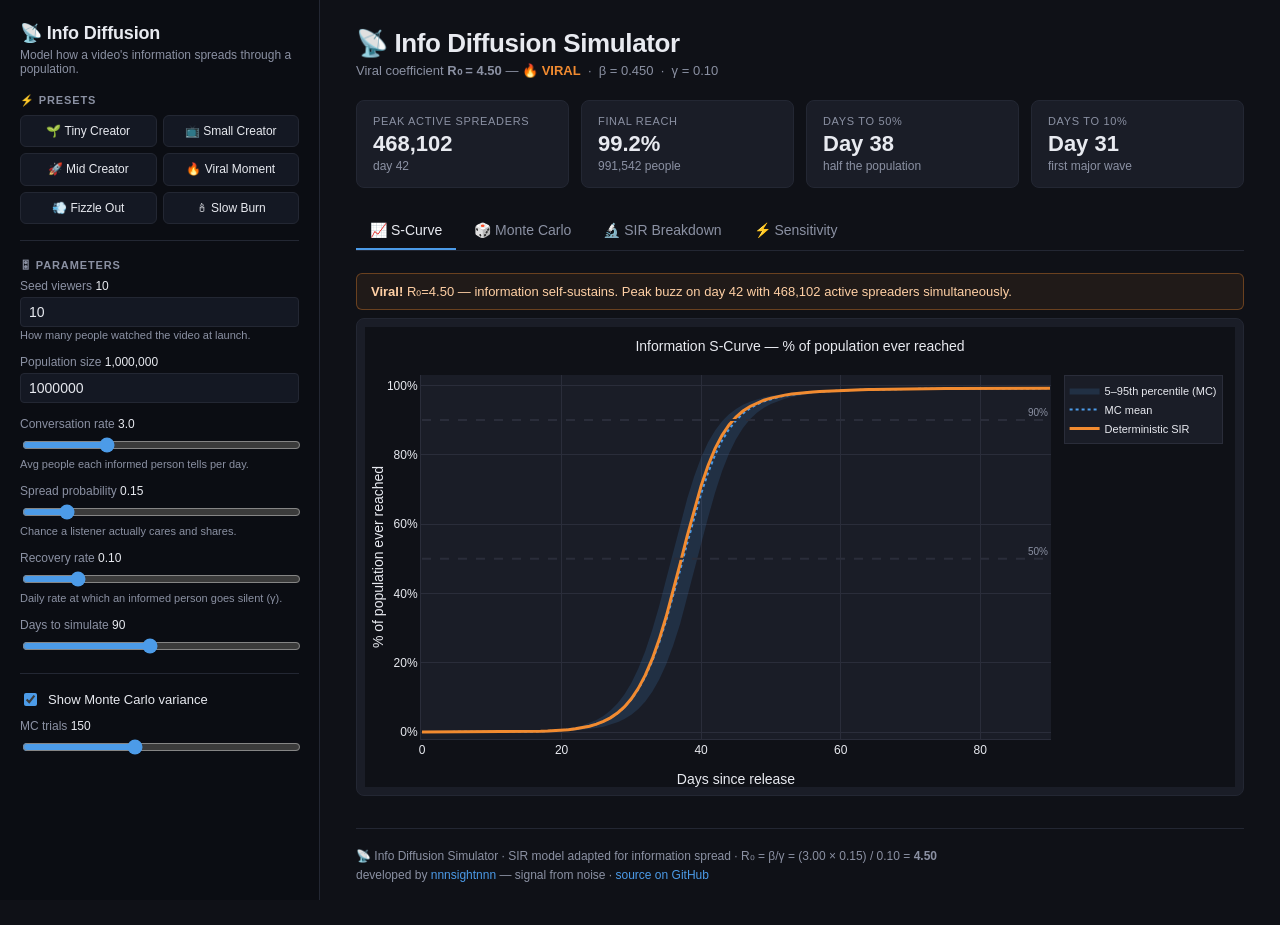
==== index.html @ 27b38a70 "v0.6: static web app — JS port of the SIR model, deployable to GitHub Pages Single-file index.html w" ====
<!doctype html>
<!-- Info Diffusion Simulator — static web port of dashboard.py
     built by nnnsightnnn — signal from noise -->
<html lang="en">
<head>
<meta charset="utf-8">
<meta name="viewport" content="width=device-width,initial-scale=1">
<title>Info Diffusion Simulator</title>
<meta name="description" content="A toy SIR-style model of how information from a video spreads through a population.">
<link rel="icon" href="data:image/svg+xml,%3Csvg xmlns='http://www.w3.org/2000/svg' viewBox='0 0 100 100'%3E%3Ctext y='.9em' font-size='90'%3E%F0%9F%93%A1%3C/text%3E%3C/svg%3E">
<script src="https://cdn.plot.ly/plotly-2.35.2.min.js" charset="utf-8"></script>
<style>
  :root {
    --bg: #0F1117;
    --panel: #1A1D27;
    --grid: #2A2D3A;
    --border: #232733;
    --text: #E8EAF0;
    --muted: #8b91a3;
    --blue: #4C9BE8;
    --orange: #F28B30;
    --green: #2ECC71;
    --red: #E74C3C;
    --purple: #9B59B6;
    --teal: #1ABC9C;
  }
  * { box-sizing: border-box; }
  html, body {
    margin: 0; padding: 0;
    background: var(--bg);
    color: var(--text);
    font-family: -apple-system, BlinkMacSystemFont, "Inter", "Segoe UI", Roboto, Helvetica, Arial, sans-serif;
    font-size: 14px;
    -webkit-font-smoothing: antialiased;
  }
  .app {
    display: grid;
    grid-template-columns: 320px 1fr;
    min-height: 100vh;
  }
  /* Sidebar */
  .sidebar {
    background: #0B0D13;
    border-right: 1px solid var(--border);
    padding: 22px 20px 32px;
    overflow-y: auto;
    position: sticky;
    top: 0;
    height: 100vh;
  }
  .sidebar h1 {
    font-size: 18px;
    margin: 0 0 4px;
    font-weight: 600;
    letter-spacing: -0.01em;
  }
  .sidebar .tagline {
    font-size: 12px;
    color: var(--muted);
    margin-bottom: 18px;
  }
  .section-title {
    font-size: 11px;
    text-transform: uppercase;
    letter-spacing: 0.08em;
    color: var(--muted);
    margin: 18px 0 8px;
    font-weight: 600;
  }
  hr.div {
    border: 0;
    border-top: 1px solid var(--border);
    margin: 16px 0;
  }
  .presets {
    display: grid;
    grid-template-columns: 1fr 1fr;
    gap: 6px;
  }
  .preset-btn {
    background: #141823;
    border: 1px solid var(--border);
    color: var(--text);
    padding: 8px 6px;
    font-size: 12px;
    border-radius: 6px;
    cursor: pointer;
    text-align: center;
    transition: all 0.12s ease;
    line-height: 1.2;
  }
  .preset-btn:hover {
    background: #1c2130;
    border-color: var(--blue);
  }
  .preset-btn.active {
    background: #1c2840;
    border-color: var(--blue);
    color: #cfe3f9;
  }
  .field {
    margin-bottom: 14px;
  }
  .field label {
    display: block;
    font-size: 12px;
    color: var(--muted);
    margin-bottom: 4px;
  }
  .field .val {
    color: var(--text);
    font-variant-numeric: tabular-nums;
    font-weight: 500;
  }
  .field input[type=number] {
    width: 100%;
    background: #141823;
    border: 1px solid var(--border);
    color: var(--text);
    padding: 6px 8px;
    border-radius: 4px;
    font: inherit;
    font-variant-numeric: tabular-nums;
  }
  .field input[type=range] {
    width: 100%;
    accent-color: var(--blue);
  }
  .toggle {
    display: flex;
    align-items: center;
    gap: 8px;
    cursor: pointer;
    user-select: none;
    font-size: 13px;
  }
  .toggle input { accent-color: var(--blue); }
  .help {
    font-size: 11px;
    color: var(--muted);
    margin-top: 2px;
  }
  /* Main */
  .main {
    padding: 28px 36px 40px;
    min-width: 0;
  }
  .header h2 {
    margin: 0 0 4px;
    font-size: 26px;
    font-weight: 600;
    letter-spacing: -0.015em;
  }
  .subtitle {
    color: var(--muted);
    font-size: 13px;
    margin-bottom: 22px;
    font-variant-numeric: tabular-nums;
  }
  .subtitle .verdict-viral { color: var(--orange); font-weight: 600; }
  .subtitle .verdict-fizzle { color: var(--purple); font-weight: 600; }
  .metrics {
    display: grid;
    grid-template-columns: repeat(4, 1fr);
    gap: 12px;
    margin-bottom: 24px;
  }
  .metric {
    background: var(--panel);
    border: 1px solid var(--border);
    border-radius: 8px;
    padding: 14px 16px;
  }
  .metric .label {
    font-size: 11px;
    color: var(--muted);
    text-transform: uppercase;
    letter-spacing: 0.06em;
    margin-bottom: 4px;
  }
  .metric .value {
    font-size: 22px;
    font-weight: 600;
    font-variant-numeric: tabular-nums;
  }
  .metric .sub {
    font-size: 12px;
    color: var(--muted);
    margin-top: 2px;
    font-variant-numeric: tabular-nums;
  }
  .tabs {
    display: flex;
    gap: 4px;
    border-bottom: 1px solid var(--border);
    margin-bottom: 22px;
    overflow-x: auto;
  }
  .tab {
    background: none;
    border: 0;
    color: var(--muted);
    padding: 10px 14px;
    cursor: pointer;
    font: inherit;
    border-bottom: 2px solid transparent;
    white-space: nowrap;
    transition: color 0.12s ease, border-color 0.12s ease;
  }
  .tab:hover { color: var(--text); }
  .tab.active {
    color: var(--text);
    border-bottom-color: var(--blue);
  }
  .tab-panel { display: none; }
  .tab-panel.active { display: block; }
  .chart {
    background: var(--panel);
    border: 1px solid var(--border);
    border-radius: 8px;
    padding: 8px;
    margin-bottom: 16px;
  }
  .row-2 {
    display: grid;
    grid-template-columns: 1fr 1fr;
    gap: 16px;
  }
  @media (max-width: 1100px) {
    .row-2 { grid-template-columns: 1fr; }
  }
  .caption {
    color: var(--muted);
    font-size: 12px;
    padding: 0 10px 10px;
    font-variant-numeric: tabular-nums;
  }
  .alert {
    border-radius: 6px;
    padding: 10px 14px;
    font-size: 13px;
    margin-bottom: 12px;
    border: 1px solid;
  }
  .alert-viral {
    background: rgba(242,139,48,0.08);
    border-color: rgba(242,139,48,0.35);
    color: #ffd0a5;
  }
  .alert-fizzle {
    background: rgba(155,89,182,0.08);
    border-color: rgba(155,89,182,0.35);
    color: #d7b5e6;
  }
  .alert-info {
    background: rgba(76,155,232,0.08);
    border-color: rgba(76,155,232,0.35);
    color: #c2dcf6;
  }
  details {
    background: var(--panel);
    border: 1px solid var(--border);
    border-radius: 8px;
    padding: 12px 16px;
    margin-top: 14px;
  }
  details summary {
    cursor: pointer;
    font-size: 13px;
    color: var(--text);
    user-select: none;
  }
  table.raw {
    width: 100%;
    border-collapse: collapse;
    margin-top: 12px;
    font-size: 12px;
    font-variant-numeric: tabular-nums;
  }
  table.raw th, table.raw td {
    padding: 5px 10px;
    text-align: right;
    border-bottom: 1px solid var(--border);
  }
  table.raw th {
    color: var(--muted);
    font-weight: 500;
    text-transform: uppercase;
    font-size: 10px;
    letter-spacing: 0.06em;
    text-align: right;
    position: sticky;
    top: 0;
    background: var(--panel);
  }
  table.raw th:first-child, table.raw td:first-child { text-align: left; }
  .table-wrap {
    max-height: 340px;
    overflow-y: auto;
    margin-top: 8px;
    border: 1px solid var(--border);
    border-radius: 6px;
  }
  .spinner {
    display: inline-block;
    width: 14px; height: 14px;
    border: 2px solid rgba(255,255,255,0.15);
    border-top-color: var(--blue);
    border-radius: 50%;
    animation: spin 0.7s linear infinite;
    vertical-align: middle;
    margin-right: 6px;
  }
  @keyframes spin { to { transform: rotate(360deg); } }
  .mc-status {
    font-size: 12px;
    color: var(--muted);
    margin: -4px 0 10px;
  }
  footer {
    margin-top: 32px;
    padding-top: 18px;
    border-top: 1px solid var(--border);
    color: var(--muted);
    font-size: 12px;
    line-height: 1.6;
  }
  footer a { color: var(--blue); text-decoration: none; }
  footer a:hover { text-decoration: underline; }
  @media (max-width: 820px) {
    .app { grid-template-columns: 1fr; }
    .sidebar { position: relative; height: auto; }
    .metrics { grid-template-columns: repeat(2, 1fr); }
  }
</style>
</head>
<body>
<div class="app">

  <!-- ───────── SIDEBAR ───────── -->
  <aside class="sidebar">
    <h1>📡 Info Diffusion</h1>
    <div class="tagline">Model how a video's information spreads through a population.</div>

    <div class="section-title">⚡ Presets</div>
    <div class="presets" id="presets"></div>

    <hr class="div">

    <div class="section-title">🎛 Parameters</div>

    <div class="field">
      <label>Seed viewers <span class="val" id="lbl_seed_viewers">10</span></label>
      <input type="number" id="seed_viewers" min="1" max="10000000" step="10" value="10">
      <div class="help">How many people watched the video at launch.</div>
    </div>
    <div class="field">
      <label>Population size <span class="val" id="lbl_population_size">1,000,000</span></label>
      <input type="number" id="population_size" min="1000" max="500000000" step="10000" value="1000000">
    </div>
    <div class="field">
      <label>Conversation rate <span class="val" id="lbl_conversation_rate">3.0</span></label>
      <input type="range" id="conversation_rate" min="0.1" max="10" step="0.1" value="3.0">
      <div class="help">Avg people each informed person tells per day.</div>
    </div>
    <div class="field">
      <label>Spread probability <span class="val" id="lbl_spread_probability">0.15</span></label>
      <input type="range" id="spread_probability" min="0.01" max="1.00" step="0.01" value="0.15">
      <div class="help">Chance a listener actually cares and shares.</div>
    </div>
    <div class="field">
      <label>Recovery rate <span class="val" id="lbl_recovery_rate">0.10</span></label>
      <input type="range" id="recovery_rate" min="0.01" max="0.50" step="0.01" value="0.10">
      <div class="help">Daily rate at which an informed person goes silent (γ).</div>
    </div>
    <div class="field">
      <label>Days to simulate <span class="val" id="lbl_days">90</span></label>
      <input type="range" id="days" min="14" max="180" step="1" value="90">
    </div>

    <hr class="div">

    <label class="toggle">
      <input type="checkbox" id="run_mc" checked>
      Show Monte Carlo variance
    </label>
    <div class="field" style="margin-top:10px;">
      <label>MC trials <span class="val" id="lbl_n_trials">150</span></label>
      <input type="range" id="n_trials" min="50" max="300" step="25" value="150">
    </div>
  </aside>

  <!-- ───────── MAIN ───────── -->
  <main class="main">
    <div class="header">
      <h2>📡 Info Diffusion Simulator</h2>
      <div class="subtitle" id="subtitle"></div>
    </div>

    <div class="metrics">
      <div class="metric"><div class="label">Peak active spreaders</div>
        <div class="value" id="m_peak">—</div><div class="sub" id="m_peak_sub"></div></div>
      <div class="metric"><div class="label">Final reach</div>
        <div class="value" id="m_final">—</div><div class="sub" id="m_final_sub"></div></div>
      <div class="metric"><div class="label">Days to 50%</div>
        <div class="value" id="m_d50">—</div><div class="sub">half the population</div></div>
      <div class="metric"><div class="label">Days to 10%</div>
        <div class="value" id="m_d10">—</div><div class="sub">first major wave</div></div>
    </div>

    <div class="tabs" id="tabs">
      <button class="tab active" data-tab="t1">📈 S-Curve</button>
      <button class="tab" data-tab="t2">🎲 Monte Carlo</button>
      <button class="tab" data-tab="t3">🔬 SIR Breakdown</button>
      <button class="tab" data-tab="t4">⚡ Sensitivity</button>
    </div>

    <section class="tab-panel active" id="t1">
      <div id="alert_t1"></div>
      <div class="mc-status" id="mc_status_t1"></div>
      <div class="chart"><div id="chart_scurve" style="height:460px;"></div></div>
    </section>

    <section class="tab-panel" id="t2">
      <div class="mc-status" id="mc_status_t2"></div>
      <div class="row-2">
        <div>
          <div class="chart"><div id="chart_hist_final" style="height:360px;"></div></div>
          <div class="caption" id="cap_hist_final"></div>
        </div>
        <div>
          <div class="chart"><div id="chart_hist_d50" style="height:360px;"></div></div>
          <div class="caption" id="cap_hist_d50"></div>
        </div>
      </div>
      <h4 style="margin:18px 0 8px;font-weight:600;font-size:14px;">All trial trajectories (fan chart)</h4>
      <div class="chart"><div id="chart_fan" style="height:380px;"></div></div>
    </section>

    <section class="tab-panel" id="t3">
      <div class="row-2">
        <div class="chart"><div id="chart_sir" style="height:400px;"></div></div>
        <div class="chart"><div id="chart_daily" style="height:400px;"></div></div>
      </div>
      <details>
        <summary>📋 Raw day-by-day data</summary>
        <div class="table-wrap"><table class="raw" id="raw_table"></table></div>
      </details>
    </section>

    <section class="tab-panel" id="t4">
      <p style="color:var(--muted);margin:0 0 14px;">How does changing one parameter move the needle?
        <span style="color:var(--text);font-size:12px;">All other parameters fixed at sidebar values.</span></p>
      <div class="row-2">
        <div class="chart"><div id="chart_sweep_conv" style="height:380px;"></div></div>
        <div class="chart"><div id="chart_sweep_sp" style="height:380px;"></div></div>
      </div>
      <h4 style="margin:18px 0 8px;font-weight:600;font-size:14px;">How much does a bigger launch actually matter?</h4>
      <div class="chart"><div id="chart_seed_bars" style="height:360px;"></div></div>
    </section>

    <footer>
      📡 Info Diffusion Simulator · SIR model adapted for information spread · <span id="footer_r0"></span><br>
      developed by <a href="https://github.com/nnnsightnnn" target="_blank" rel="noopener">nnnsightnnn</a> — signal from noise ·
      <a href="https://github.com/nnnsightnnn/info-diffusion" target="_blank" rel="noopener">source on GitHub</a>
    </footer>
  </main>
</div>

<script>
/* ════════════════════════════════════════════════════════════════════════════
   PORT OF sir_model.py + monte_carlo.py
   Same discrete-time SIR with binomial sampling for the stochastic version.
   ════════════════════════════════════════════════════════════════════════════ */

const C = {
  blue:'#4C9BE8', orange:'#F28B30', green:'#2ECC71',
  red:'#E74C3C',  purple:'#9B59B6', teal:'#1ABC9C',
  plot:'#1A1D27', paper:'#0F1117', grid:'#2A2D3A', text:'#E8EAF0', muted:'#8b91a3',
};
const LAYOUT_BASE = () => ({
  plot_bgcolor: C.plot, paper_bgcolor: C.paper,
  font: { color: C.text, family: 'Inter, sans-serif', size: 12 },
  xaxis: { gridcolor: C.grid, zerolinecolor: C.grid, linecolor: C.grid },
  yaxis: { gridcolor: C.grid, zerolinecolor: C.grid, linecolor: C.grid },
  margin: { l: 56, r: 24, t: 48, b: 48 },
  legend: { bgcolor: C.plot, bordercolor: C.grid, borderwidth: 1, font: { size: 11 } },
});
const PCONF = { responsive: true, displaylogo: false,
  modeBarButtonsToRemove: ['lasso2d','select2d','autoScale2d','toggleSpikelines'] };

// --- seeded RNG (mulberry32) ----------------------------------------------
function mulberry32(seed) {
  let a = seed >>> 0;
  return function() {
    a = (a + 0x6D2B79F5) >>> 0;
    let t = a;
    t = Math.imul(t ^ (t >>> 15), t | 1);
    t ^= t + Math.imul(t ^ (t >>> 7), t | 61);
    return ((t ^ (t >>> 14)) >>> 0) / 4294967296;
  };
}
// standard normal via Box–Muller
function randn(rng) {
  let u = 0, v = 0;
  while (u === 0) u = rng();
  while (v === 0) v = rng();
  return Math.sqrt(-2 * Math.log(u)) * Math.cos(2 * Math.PI * v);
}
// Binomial sampler:
//  - tiny n: direct sum of Bernoullis
//  - otherwise: normal approximation with continuity correction, clamped to [0,n]
function rbinom(rng, n, p) {
  n = Math.max(0, Math.round(n));
  if (n === 0 || p <= 0) return 0;
  if (p >= 1) return n;
  if (n <= 30) {
    let k = 0;
    for (let i = 0; i < n; i++) if (rng() < p) k++;
    return k;
  }
  const mean = n * p;
  const sd = Math.sqrt(n * p * (1 - p));
  let x = Math.round(mean + sd * randn(rng));
  if (x < 0) x = 0;
  if (x > n) x = n;
  return x;
}

// --- DiffusionParams equivalent --------------------------------------------
function makeParams(o) {
  const p = {
    seed_viewers: +o.seed_viewers,
    population_size: +o.population_size,
    conversation_rate: +o.conversation_rate,
    spread_probability: +o.spread_probability,
    recovery_rate: +o.recovery_rate,
    days_to_simulate: +o.days_to_simulate,
  };
  p.beta = p.conversation_rate * p.spread_probability;
  p.R0 = p.beta / p.recovery_rate;
  return p;
}

// --- runSir: deterministic ------------------------------------------------
function runSir(p) {
  const N = p.population_size, beta = p.beta, gamma = p.recovery_rate;
  let S = N - p.seed_viewers, I = p.seed_viewers, R = 0;
  const out = [];
  for (let day = 0; day <= p.days_to_simulate; day++) {
    out.push({
      day,
      susceptible: Math.round(S),
      informed: Math.round(I),
      recovered: Math.round(R),
      pct_active: 100 * I / N,
      pct_reached: 100 * (I + R) / N,
    });
    const newInf = beta * S * I / N;
    const newSil = gamma * I;
    S = Math.max(0, S - newInf);
    I = Math.max(0, I + newInf - newSil);
    R = Math.min(N, R + newSil);
  }
  return out;
}

// --- summarize ------------------------------------------------------------
function summarize(snaps, p) {
  let peak = snaps[0];
  for (const s of snaps) if (s.informed > peak.informed) peak = s;
  const final = snaps[snaps.length - 1];
  const cross = (pct) => {
    for (const s of snaps) if (s.pct_reached >= pct) return s.day;
    return null;
  };
  return {
    R0: p.R0,
    beta: p.beta,
    gamma: p.recovery_rate,
    peak_informed: peak.informed,
    peak_day: peak.day,
    day_1pct: cross(1),
    day_10pct: cross(10),
    day_50pct: cross(50),
    final_reach_pct: final.pct_reached,
    final_reached: final.informed + final.recovered,
  };
}

// --- runMonteCarlo: stochastic --------------------------------------------
function runMonteCarlo(p, nTrials, seed) {
  const N = p.population_size, beta = p.beta, gamma = p.recovery_rate;
  const days = p.days_to_simulate;
  const informed = new Float64Array(nTrials * (days + 1));
  const reached  = new Float64Array(nTrials * (days + 1));
  const rng = mulberry32(seed | 0);
  for (let t = 0; t < nTrials; t++) {
    let S = N - p.seed_viewers, I = p.seed_viewers, R = 0;
    const row = t * (days + 1);
    for (let d = 0; d <= days; d++) {
      informed[row + d] = I;
      reached[row + d] = I + R;
      const pInf = Math.min(1, beta * I / N);
      const ni = rbinom(rng, S, pInf);
      const ns = rbinom(rng, I, gamma);
      S = Math.max(0, S - ni);
      I = Math.max(0, I + ni - ns);
      R = Math.min(N, R + ns);
    }
  }
  return { trials: nTrials, days, N, informed, reached };
}

// helpers over the typed-array MC results
function mcRow(mc, t)        { return mc.reached.subarray(t * (mc.days+1), (t+1) * (mc.days+1)); }
function mcInformedRow(mc,t) { return mc.informed.subarray(t * (mc.days+1), (t+1) * (mc.days+1)); }
function percentileCol(mc, day, pct) {
  const xs = new Float64Array(mc.trials);
  for (let t = 0; t < mc.trials; t++) xs[t] = mc.reached[t * (mc.days+1) + day];
  xs.sort();
  const idx = (pct / 100) * (mc.trials - 1);
  const lo = Math.floor(idx), hi = Math.ceil(idx);
  return xs[lo] + (xs[hi] - xs[lo]) * (idx - lo);
}
function meanCol(mc, day) {
  let s = 0;
  for (let t = 0; t < mc.trials; t++) s += mc.reached[t * (mc.days+1) + day];
  return s / mc.trials;
}
function finalReachPctArr(mc) {
  const out = new Float64Array(mc.trials);
  for (let t = 0; t < mc.trials; t++) out[t] = mc.reached[(t+1)*(mc.days+1) - 1] / mc.N * 100;
  return out;
}
function daysToPct(mc, pct) {
  const threshold = (pct / 100) * mc.N;
  const out = [];
  for (let t = 0; t < mc.trials; t++) {
    let hit = null;
    const row = t * (mc.days+1);
    for (let d = 0; d <= mc.days; d++) {
      if (mc.reached[row + d] >= threshold) { hit = d; break; }
    }
    if (hit !== null) out.push(hit);
  }
  return out;
}

/* ════════════════════════════════════════════════════════════════════════════
   PRESETS — kept in sync with explore.py / dashboard.py
   ════════════════════════════════════════════════════════════════════════════ */
const PRESETS = {
  '🌱 Tiny Creator':  { seed_viewers:10,      population_size:500000,    conversation_rate:2.0, spread_probability:0.10, recovery_rate:0.08 },
  '📺 Small Creator': { seed_viewers:1000,    population_size:1000000,   conversation_rate:3.0, spread_probability:0.12, recovery_rate:0.10 },
  '🚀 Mid Creator':   { seed_viewers:10000,   population_size:5000000,   conversation_rate:3.5, spread_probability:0.15, recovery_rate:0.10 },
  '🔥 Viral Moment':  { seed_viewers:100000,  population_size:50000000,  conversation_rate:5.0, spread_probability:0.20, recovery_rate:0.12 },
  '💨 Fizzle Out':    { seed_viewers:500,     population_size:1000000,   conversation_rate:2.0, spread_probability:0.10, recovery_rate:0.25 },
  '🕯 Slow Burn':     { seed_viewers:100,     population_size:500000,    conversation_rate:1.2, spread_probability:0.30, recovery_rate:0.05 },
};

/* ════════════════════════════════════════════════════════════════════════════
   UI WIRING
   ════════════════════════════════════════════════════════════════════════════ */
const $ = (id) => document.getElementById(id);
const FIELDS = ['seed_viewers','population_size','conversation_rate','spread_probability','recovery_rate','days','n_trials'];
const fmt = (n) => Number(n).toLocaleString();
const fmt1 = (n) => Number(n).toFixed(1);
const fmt2 = (n) => Number(n).toFixed(2);

// presets
const presetsEl = $('presets');
Object.keys(PRESETS).forEach((name) => {
  const b = document.createElement('button');
  b.className = 'preset-btn';
  b.textContent = name;
  b.onclick = () => applyPreset(name);
  presetsEl.appendChild(b);
});
function applyPreset(name) {
  const cfg = PRESETS[name];
  $('seed_viewers').value = cfg.seed_viewers;
  $('population_size').value = cfg.population_size;
  $('conversation_rate').value = cfg.conversation_rate;
  $('spread_probability').value = cfg.spread_probability;
  $('recovery_rate').value = cfg.recovery_rate;
  [...presetsEl.children].forEach((el) => el.classList.toggle('active', el.textContent === name));
  syncLabels();
  rerun();
}

// labels next to inputs
function syncLabels() {
  $('lbl_seed_viewers').textContent = fmt(+$('seed_viewers').value);
  $('lbl_population_size').textContent = fmt(+$('population_size').value);
  $('lbl_conversation_rate').textContent = (+$('conversation_rate').value).toFixed(1);
  $('lbl_spread_probability').textContent = (+$('spread_probability').value).toFixed(2);
  $('lbl_recovery_rate').textContent = (+$('recovery_rate').value).toFixed(2);
  $('lbl_days').textContent = $('days').value;
  $('lbl_n_trials').textContent = $('n_trials').value;
}

// debounced rerun
let _rerunTimer = null;
function scheduleRerun() {
  syncLabels();
  if (_rerunTimer) clearTimeout(_rerunTimer);
  _rerunTimer = setTimeout(rerun, 80);
}
FIELDS.forEach((f) => {
  const el = $(f);
  if (!el) return;
  el.addEventListener('input', scheduleRerun);
  el.addEventListener('change', scheduleRerun);
});
$('run_mc').addEventListener('change', rerun);

// tab switching
$('tabs').addEventListener('click', (e) => {
  const t = e.target.closest('.tab');
  if (!t) return;
  [...$('tabs').children].forEach((b) => b.classList.toggle('active', b === t));
  document.querySelectorAll('.tab-panel').forEach((p) => p.classList.toggle('active', p.id === t.dataset.tab));
  // Plotly needs a redraw kick when its container becomes visible
  window.dispatchEvent(new Event('resize'));
});

/* ════════════════════════════════════════════════════════════════════════════
   MAIN RUN
   ════════════════════════════════════════════════════════════════════════════ */
function readParams() {
  return makeParams({
    seed_viewers: +$('seed_viewers').value,
    population_size: +$('population_size').value,
    conversation_rate: +$('conversation_rate').value,
    spread_probability: +$('spread_probability').value,
    recovery_rate: +$('recovery_rate').value,
    days_to_simulate: +$('days').value,
  });
}

function rerun() {
  const p = readParams();
  const snaps = runSir(p);
  const stats = summarize(snaps, p);
  const N = p.population_size;

  // --- header ---
  const verdictClass = p.R0 > 1 ? 'verdict-viral' : 'verdict-fizzle';
  const verdictWord = p.R0 > 1 ? '🔥 VIRAL' : '💨 FIZZLE';
  $('subtitle').innerHTML = `Viral coefficient <b>R₀ = ${p.R0.toFixed(2)}</b> — ` +
    `<span class="${verdictClass}">${verdictWord}</span> &nbsp;·&nbsp; ` +
    `β = ${p.beta.toFixed(3)} &nbsp;·&nbsp; γ = ${p.recovery_rate.toFixed(2)}`;
  $('m_peak').textContent = fmt(stats.peak_informed);
  $('m_peak_sub').textContent = `day ${stats.peak_day}`;
  $('m_final').textContent = `${stats.final_reach_pct.toFixed(1)}%`;
  $('m_final_sub').textContent = `${fmt(stats.final_reached)} people`;
  $('m_d50').textContent = stats.day_50pct == null ? 'Never' : `Day ${stats.day_50pct}`;
  $('m_d10').textContent = stats.day_10pct == null ? 'Never' : `Day ${stats.day_10pct}`;
  $('footer_r0').innerHTML =
    `R₀ = β/γ = (${p.conversation_rate.toFixed(2)} × ${p.spread_probability.toFixed(2)}) / ${p.recovery_rate.toFixed(2)} = <b>${p.R0.toFixed(2)}</b>`;

  // --- alert ---
  if (p.R0 > 1) {
    $('alert_t1').innerHTML = `<div class="alert alert-viral"><b>Viral!</b> R₀=${p.R0.toFixed(2)} — information self-sustains.
      Peak buzz on day ${stats.peak_day} with ${fmt(stats.peak_informed)} active spreaders simultaneously.</div>`;
  } else {
    $('alert_t1').innerHTML = `<div class="alert alert-fizzle"><b>Fizzle.</b> R₀=${p.R0.toFixed(2)} &lt; 1 — each spreader infects fewer than one new person.
      Try raising conversation rate or spread probability.</div>`;
  }

  // --- MC (optional) ---
  let mc = null;
  if ($('run_mc').checked) {
    const nTrials = +$('n_trials').value;
    $('mc_status_t1').innerHTML = `<span class="spinner"></span>Running ${nTrials} Monte Carlo trials…`;
    $('mc_status_t2').innerHTML = $('mc_status_t1').innerHTML;
    // run async so the spinner paints
    setTimeout(() => {
      mc = runMonteCarlo(p, nTrials, 42);
      $('mc_status_t1').textContent = '';
      $('mc_status_t2').textContent = '';
      drawScurve(snaps, mc);
      drawMcDeepDive(mc, p);
    }, 10);
  } else {
    $('mc_status_t1').textContent = '';
    $('mc_status_t2').innerHTML = `<div class="alert alert-info">Enable <b>Show Monte Carlo variance</b> in the sidebar to see this tab.</div>`;
    drawScurve(snaps, null);
    Plotly.purge('chart_hist_final');
    Plotly.purge('chart_hist_d50');
    Plotly.purge('chart_fan');
    $('cap_hist_final').textContent = '';
    $('cap_hist_d50').textContent = '';
  }

  drawSirBreakdown(snaps, p);
  drawRawTable(snaps);
  drawSensitivity(p);
}

/* ──────────────────────────── chart drawers ─────────────────────────────── */
function drawScurve(snaps, mc) {
  const xs = snaps.map((s) => s.day);
  const pctReach = snaps.map((s) => s.pct_reached);
  const traces = [];
  if (mc) {
    const p5 = xs.map((_, d) => percentileCol(mc, d, 5) / mc.N * 100);
    const p95 = xs.map((_, d) => percentileCol(mc, d, 95) / mc.N * 100);
    const mean = xs.map((_, d) => meanCol(mc, d) / mc.N * 100);
    traces.push({
      x: xs.concat(xs.slice().reverse()),
      y: p95.concat(p5.slice().reverse()),
      fill: 'toself', fillcolor: 'rgba(76,155,232,0.15)',
      line: { color: 'rgba(0,0,0,0)' }, name: '5–95th percentile (MC)',
      hoverinfo: 'skip', type: 'scatter',
    });
    traces.push({ x: xs, y: mean, name: 'MC mean',
      line: { color: C.blue, width: 2, dash: 'dot' }, type: 'scatter' });
  }
  traces.push({ x: xs, y: pctReach, name: 'Deterministic SIR',
    line: { color: C.orange, width: 3 }, type: 'scatter' });

  const layout = Object.assign(LAYOUT_BASE(), {
    title: { text: 'Information S-Curve — % of population ever reached', font: { size: 14 } },
    xaxis: Object.assign(LAYOUT_BASE().xaxis, { title: { text: 'Days since release' } }),
    yaxis: Object.assign(LAYOUT_BASE().yaxis, { title: { text: '% of population ever reached' }, ticksuffix: '%', range: [-2, 103] }),
    shapes: [
      { type:'line', x0: xs[0], x1: xs[xs.length-1], y0:50, y1:50, line: { color: C.grid, dash:'dash' } },
      { type:'line', x0: xs[0], x1: xs[xs.length-1], y0:90, y1:90, line: { color: C.grid, dash:'dash' } },
    ],
    annotations: [
      { x: xs[xs.length-1], y: 50, xanchor:'right', yanchor:'bottom', text:'50%', font:{ color: C.muted, size: 10 }, showarrow:false },
      { x: xs[xs.length-1], y: 90, xanchor:'right', yanchor:'bottom', text:'90%', font:{ color: C.muted, size: 10 }, showarrow:false },
    ],
  });
  Plotly.react('chart_scurve', traces, layout, PCONF);
}

function drawMcDeepDive(mc, p) {
  const N = mc.N;
  const finalPct = finalReachPctArr(mc);
  const d50 = daysToPct(mc, 50);

  // Histogram — final reach
  const layoutA = Object.assign(LAYOUT_BASE(), {
    title: { text: 'Distribution of Final Reach Across Trials', font: { size: 14 } },
    xaxis: Object.assign(LAYOUT_BASE().xaxis, { title: { text: '% population ever reached' }, ticksuffix: '%' }),
    yaxis: Object.assign(LAYOUT_BASE().yaxis, { title: { text: '# trials' } }),
  });
  Plotly.react('chart_hist_final',
    [{ x: Array.from(finalPct), type: 'histogram', nbinsx: 30, marker: { color: C.blue }, opacity: 0.85, name: '% ever reached' }],
    layoutA, PCONF);
  const mean = finalPct.reduce((a,b)=>a+b,0) / finalPct.length;
  const std = Math.sqrt(finalPct.reduce((a,b)=>a+(b-mean)*(b-mean),0) / finalPct.length);
  $('cap_hist_final').innerHTML = `Mean: <b>${mean.toFixed(1)}%</b> · Std: ${std.toFixed(1)}% · Range: [${Math.min(...finalPct).toFixed(1)}%, ${Math.max(...finalPct).toFixed(1)}%]`;

  // Histogram — days to 50%
  const layoutB = Object.assign(LAYOUT_BASE(), {
    title: { text: d50.length ? 'Days to Reach 50% of Population' : 'Days to Reach 50% — Never achieved', font: { size: 14 } },
    xaxis: Object.assign(LAYOUT_BASE().xaxis, { title: { text: 'Days' } }),
    yaxis: Object.assign(LAYOUT_BASE().yaxis, { title: { text: '# trials' } }),
  });
  if (d50.length) {
    Plotly.react('chart_hist_d50',
      [{ x: d50, type: 'histogram', nbinsx: 25, marker: { color: C.orange }, opacity: 0.85, name: 'days to 50%' }],
      layoutB, PCONF);
    const m = d50.reduce((a,b)=>a+b,0) / d50.length;
    const s = Math.sqrt(d50.reduce((a,b)=>a+(b-m)*(b-m),0) / d50.length);
    $('cap_hist_d50').innerHTML = `Mean: <b>${m.toFixed(1)} days</b> · Std: ${s.toFixed(1)} · Range: [${Math.min(...d50)}, ${Math.max(...d50)}]`;
  } else {
    Plotly.react('chart_hist_d50', [], layoutB, PCONF);
    $('cap_hist_d50').innerHTML = '50% reach was never achieved in any trial.';
  }

  // Fan chart
  const xs = Array.from({ length: mc.days + 1 }, (_, i) => i);
  const nShow = Math.min(80, mc.trials);
  const traces = [];
  const stride = Math.max(1, Math.floor(mc.trials / nShow));
  for (let t = 0; t < mc.trials; t += stride) {
    if (traces.length >= nShow) break;
    const row = mcRow(mc, t);
    traces.push({
      x: xs, y: Array.from(row, (v) => v / N * 100),
      mode: 'lines', line: { color: C.blue, width: 0.5 }, opacity: 0.2,
      showlegend: false, hoverinfo: 'skip', type: 'scatter',
    });
  }
  const meanLine = xs.map((d) => meanCol(mc, d) / N * 100);
  traces.push({ x: xs, y: meanLine, name: 'Mean', line: { color: C.orange, width: 2.5 }, type: 'scatter' });
  const layoutC = Object.assign(LAYOUT_BASE(), {
    title: { text: `Fan Chart — ${traces.length - 1} sampled trials`, font: { size: 14 } },
    xaxis: Object.assign(LAYOUT_BASE().xaxis, { title: { text: 'Days' } }),
    yaxis: Object.assign(LAYOUT_BASE().yaxis, { title: { text: '% ever reached' }, ticksuffix: '%' }),
  });
  Plotly.react('chart_fan', traces, layoutC, PCONF);
}

function drawSirBreakdown(snaps, p) {
  const N = p.population_size;
  const xs = snaps.map((s) => s.day);
  const sus = snaps.map((s) => s.susceptible / N * 100);
  const inf = snaps.map((s) => s.informed / N * 100);
  const rec = snaps.map((s) => s.recovered / N * 100);

  const layoutA = Object.assign(LAYOUT_BASE(), {
    title: { text: 'SIR Compartments Over Time', font: { size: 14 } },
    xaxis: Object.assign(LAYOUT_BASE().xaxis, { title: { text: 'Days' } }),
    yaxis: Object.assign(LAYOUT_BASE().yaxis, { title: { text: '% of population' }, ticksuffix: '%' }),
  });
  Plotly.react('chart_sir', [
    { x: xs, y: sus, name: 'Susceptible (haven\'t heard)', fill: 'tozeroy',
      fillcolor: 'rgba(155,89,182,0.30)', line: { color: C.purple, width: 1.5 }, type: 'scatter' },
    { x: xs, y: inf, name: 'Informed (spreading)', fill: 'tozeroy',
      fillcolor: 'rgba(76,155,232,0.40)', line: { color: C.blue, width: 2 }, type: 'scatter' },
    { x: xs, y: rec, name: 'Recovered (silent)', fill: 'tozeroy',
      fillcolor: 'rgba(46,204,113,0.30)', line: { color: C.green, width: 1.5 }, type: 'scatter' },
  ], layoutA, PCONF);

  // Daily new reached
  const reach = snaps.map((s) => s.informed + s.recovered);
  const newDaily = [];
  for (let i = 1; i < reach.length; i++) newDaily.push(Math.max(0, reach[i] - reach[i-1]));
  const layoutB = Object.assign(LAYOUT_BASE(), {
    title: { text: 'Daily New People Reached', font: { size: 14 } },
    xaxis: Object.assign(LAYOUT_BASE().xaxis, { title: { text: 'Days' } }),
    yaxis: Object.assign(LAYOUT_BASE().yaxis, { title: { text: 'New people reached' } }),
  });
  Plotly.react('chart_daily',
    [{ x: xs.slice(1), y: newDaily, type: 'bar', marker: { color: C.orange }, opacity: 0.85, name: 'New / day' }],
    layoutB, PCONF);
}

function drawRawTable(snaps) {
  const headers = ['Day','Susceptible','Informed','Recovered','% Active','% Ever Reached'];
  const rows = snaps.map((s) => [
    s.day, fmt(s.susceptible), fmt(s.informed), fmt(s.recovered),
    s.pct_active.toFixed(3) + '%', s.pct_reached.toFixed(3) + '%',
  ]);
  const tbl = $('raw_table');
  const head = '<thead><tr>' + headers.map((h) => `<th>${h}</th>`).join('') + '</tr></thead>';
  const body = '<tbody>' + rows.map((r) => '<tr>' + r.map((c) => `<td>${c}</td>`).join('') + '</tr>').join('') + '</tbody>';
  tbl.innerHTML = head + body;
}

function drawSensitivity(base) {
  // Sweep conversation_rate
  const convRange = []; for (let i = 0; i <= 49; i++) convRange.push(0.5 + (8 - 0.5) * i / 49);
  const d50_c = [], reach_c = [];
  for (const cr of convRange) {
    const p = makeParams(Object.assign({}, base, { conversation_rate: cr, days_to_simulate: 120 }));
    const snaps = runSir(p);
    const hit = snaps.find((s) => s.pct_reached >= 50);
    d50_c.push(hit ? hit.day : 120);
    reach_c.push(snaps[snaps.length - 1].pct_reached);
  }
  const layoutA = Object.assign(LAYOUT_BASE(), {
    title: { text: 'Sweep: Conversation Rate', font: { size: 14 } },
    xaxis: Object.assign(LAYOUT_BASE().xaxis, { title: { text: 'Conversation rate (people told / day)' } }),
    yaxis: Object.assign(LAYOUT_BASE().yaxis, { title: { text: 'Days to 50% reach' } }),
    yaxis2: { title: { text: 'Final % reached' }, overlaying: 'y', side: 'right', gridcolor: C.grid, ticksuffix: '%', color: C.text },
    shapes: [{ type:'line', x0: base.conversation_rate, x1: base.conversation_rate, y0:0, y1:1, yref:'paper', line: { color: C.green, dash: 'dash' } }],
    annotations: [{ x: base.conversation_rate, y: 1, yref:'paper', text:`current (${base.conversation_rate.toFixed(1)})`, font:{ color: C.green, size: 11 }, showarrow:false, yanchor:'bottom' }],
  });
  Plotly.react('chart_sweep_conv', [
    { x: convRange, y: d50_c, name: 'Days to 50%', line: { color: C.blue, width: 2.5 }, type: 'scatter' },
    { x: convRange, y: reach_c, name: 'Final reach %', line: { color: C.orange, width: 2.5 }, yaxis: 'y2', type: 'scatter' },
  ], layoutA, PCONF);

  // Sweep spread_probability
  const spRange = []; for (let i = 0; i <= 49; i++) spRange.push(0.01 + (0.60 - 0.01) * i / 49);
  const d50_s = [], reach_s = [];
  for (const sp of spRange) {
    const p = makeParams(Object.assign({}, base, { spread_probability: sp, days_to_simulate: 120 }));
    const snaps = runSir(p);
    const hit = snaps.find((s) => s.pct_reached >= 50);
    d50_s.push(hit ? hit.day : 120);
    reach_s.push(snaps[snaps.length - 1].pct_reached);
  }
  const spPct = spRange.map((v) => v * 100);
  const layoutB = Object.assign(LAYOUT_BASE(), {
    title: { text: 'Sweep: Spread Probability', font: { size: 14 } },
    xaxis: Object.assign(LAYOUT_BASE().xaxis, { title: { text: 'Spread probability (%)' }, ticksuffix: '%' }),
    yaxis: Object.assign(LAYOUT_BASE().yaxis, { title: { text: 'Days to 50% reach' } }),
    yaxis2: { title: { text: 'Final % reached' }, overlaying: 'y', side: 'right', gridcolor: C.grid, ticksuffix: '%', color: C.text },
    shapes: [{ type:'line', x0: base.spread_probability * 100, x1: base.spread_probability * 100, y0:0, y1:1, yref:'paper', line: { color: C.green, dash: 'dash' } }],
    annotations: [{ x: base.spread_probability * 100, y: 1, yref:'paper', text:`current (${(base.spread_probability*100).toFixed(0)}%)`, font:{ color: C.green, size: 11 }, showarrow:false, yanchor:'bottom' }],
  });
  Plotly.react('chart_sweep_sp', [
    { x: spPct, y: d50_s, name: 'Days to 50%', line: { color: C.blue, width: 2.5 }, type: 'scatter' },
    { x: spPct, y: reach_s, name: 'Final reach %', line: { color: C.orange, width: 2.5 }, yaxis: 'y2', type: 'scatter' },
  ], layoutB, PCONF);

  // Seed viewer comparison
  const seeds = [10, 50, 100, 500, 1000, 5000, 10000, 50000, 100000];
  const bar_d50 = [], bar_reach = [], bar_lbl = [];
  for (const sv of seeds) {
    const p = makeParams(Object.assign({}, base, { seed_viewers: sv, days_to_simulate: 120 }));
    const snaps = runSir(p);
    const hit = snaps.find((s) => s.pct_reached >= 50);
    bar_d50.push(hit ? hit.day : 120);
    bar_reach.push(snaps[snaps.length - 1].pct_reached);
    bar_lbl.push(sv.toLocaleString());
  }
  const layoutC = Object.assign(LAYOUT_BASE(), {
    title: { text: 'Impact of Seed Viewers (same virality)', font: { size: 14 } },
    barmode: 'group',
    xaxis: Object.assign(LAYOUT_BASE().xaxis, { title: { text: 'Seed viewers' } }),
    yaxis: Object.assign(LAYOUT_BASE().yaxis, { title: { text: 'Days to 50%' } }),
    yaxis2: { title: { text: '% reached' }, overlaying: 'y', side: 'right', gridcolor: C.grid, ticksuffix: '%', color: C.text },
  });
  Plotly.react('chart_seed_bars', [
    { x: bar_lbl, y: bar_d50, name: 'Days to 50%', type: 'bar', marker: { color: C.blue } },
    { x: bar_lbl, y: bar_reach, name: 'Final reach %', type: 'bar', marker: { color: C.orange }, yaxis: 'y2' },
  ], layoutC, PCONF);
}

// boot
syncLabels();
rerun();
</script>
</body>
</html>
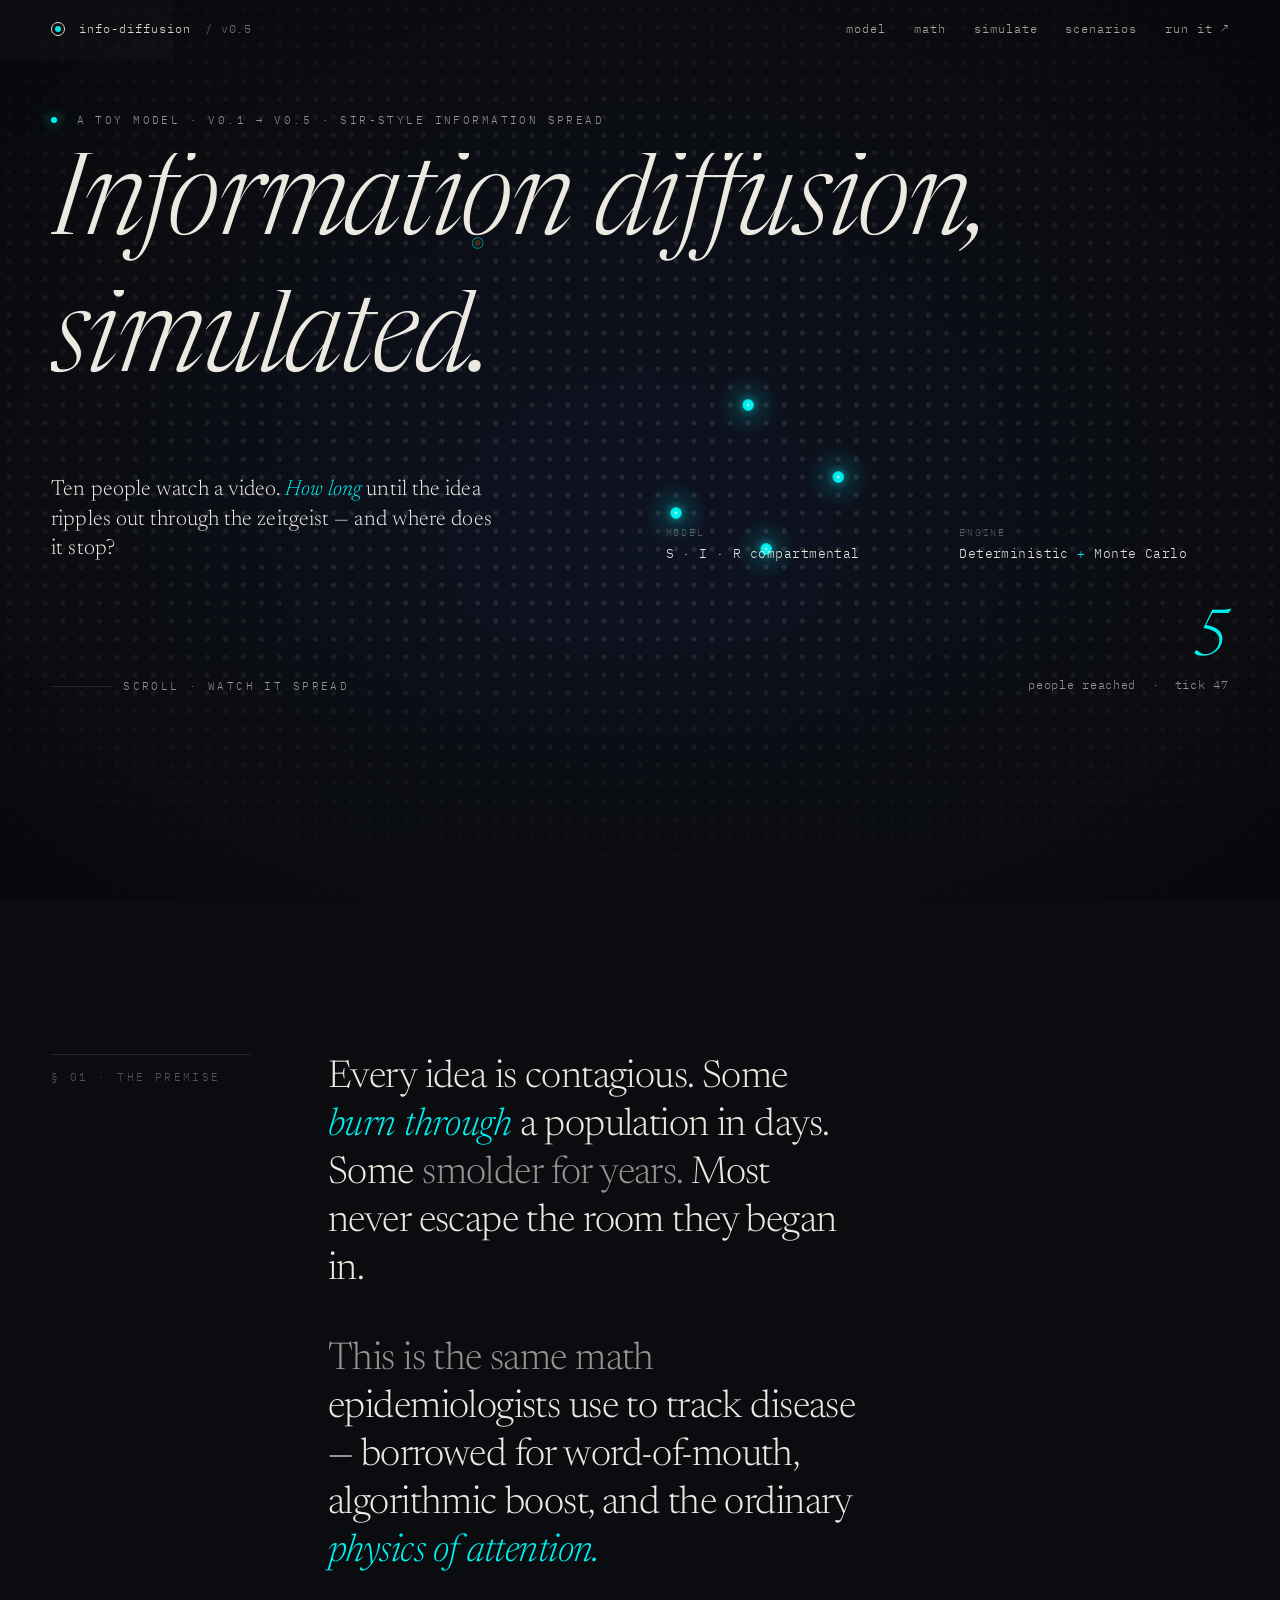
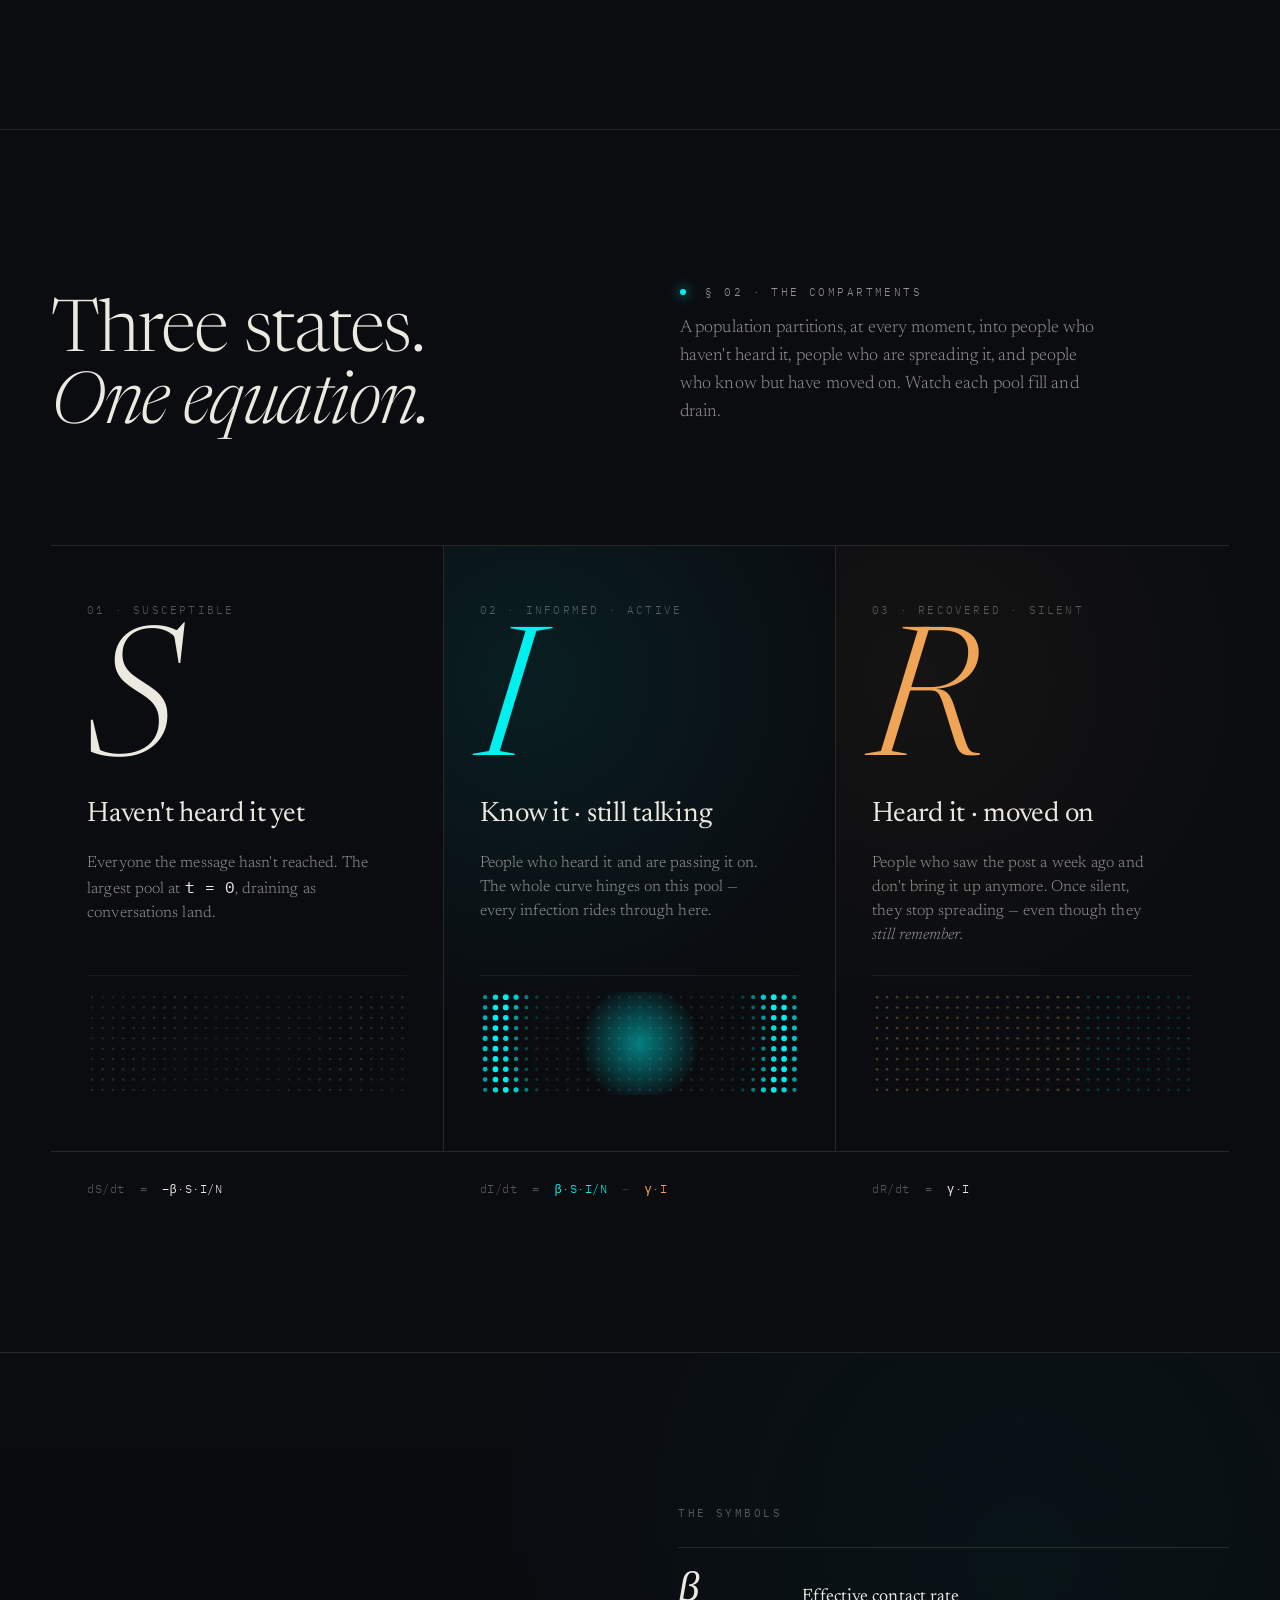
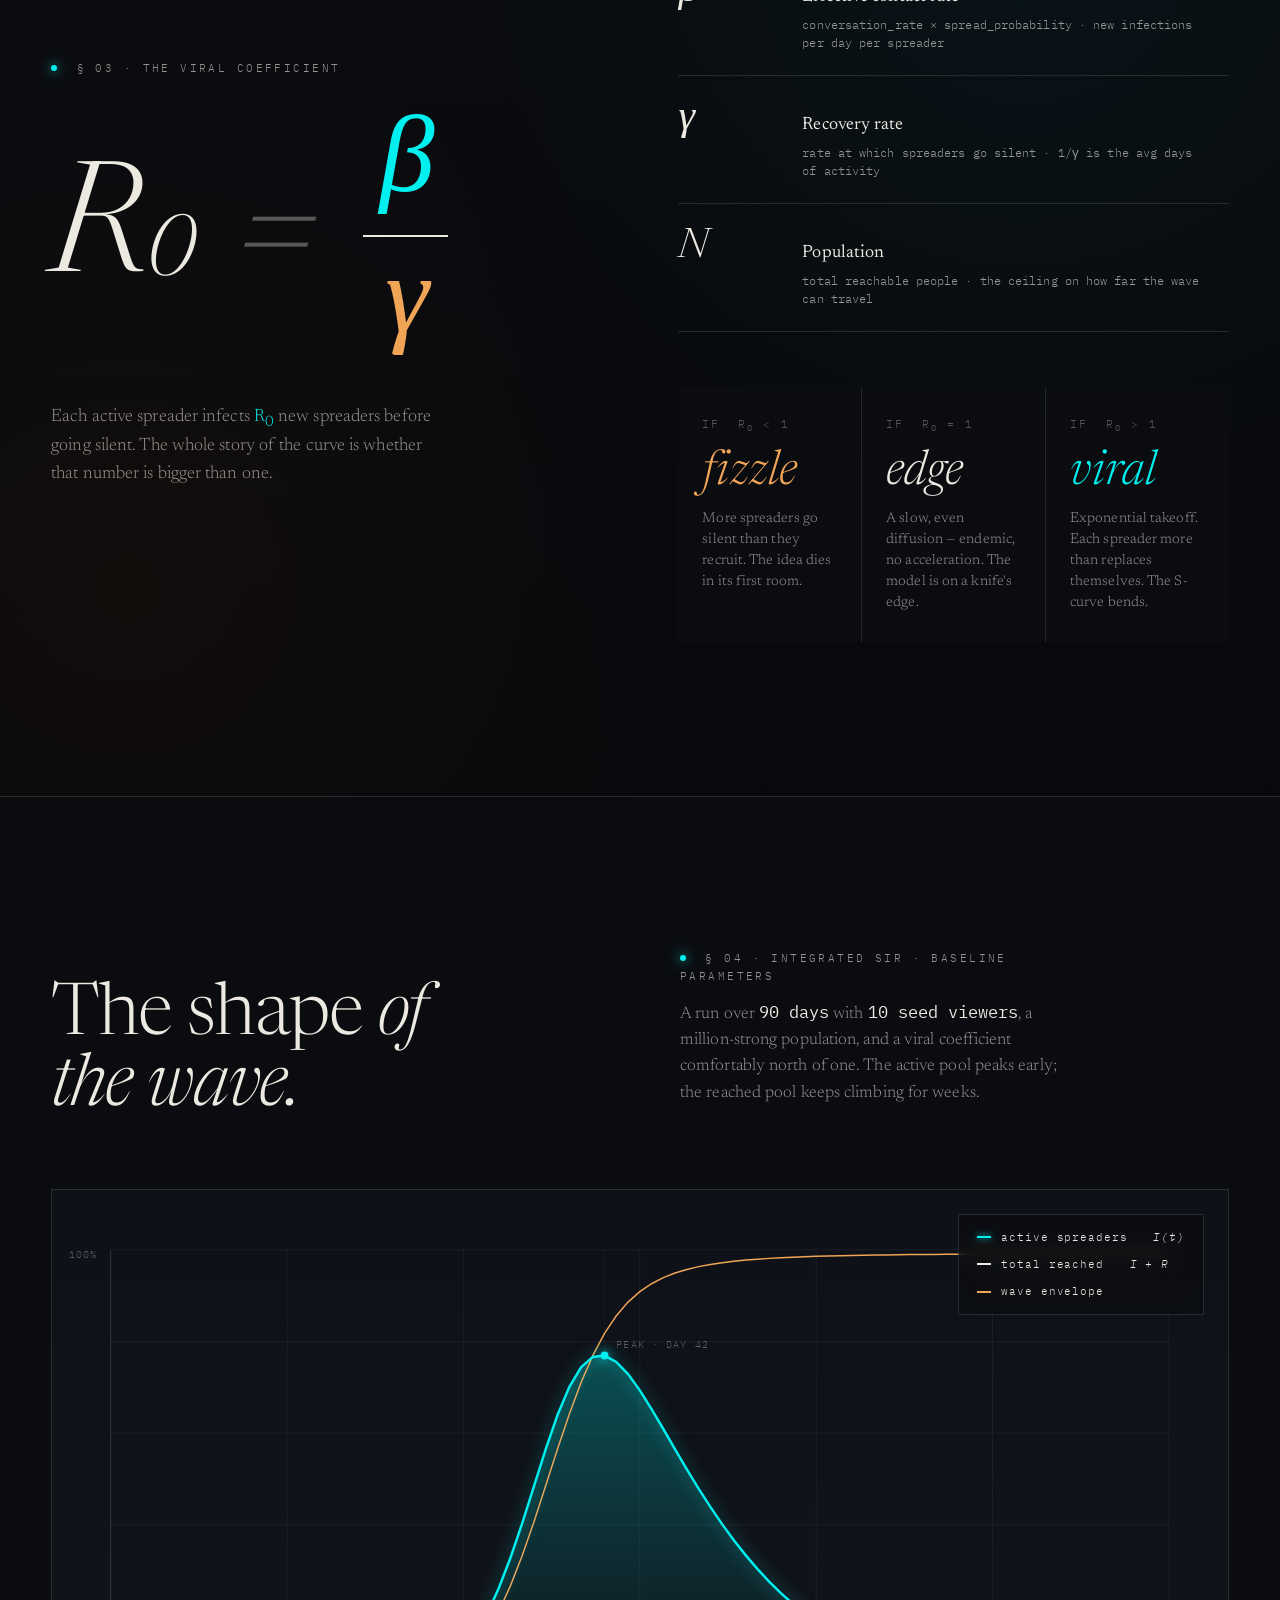
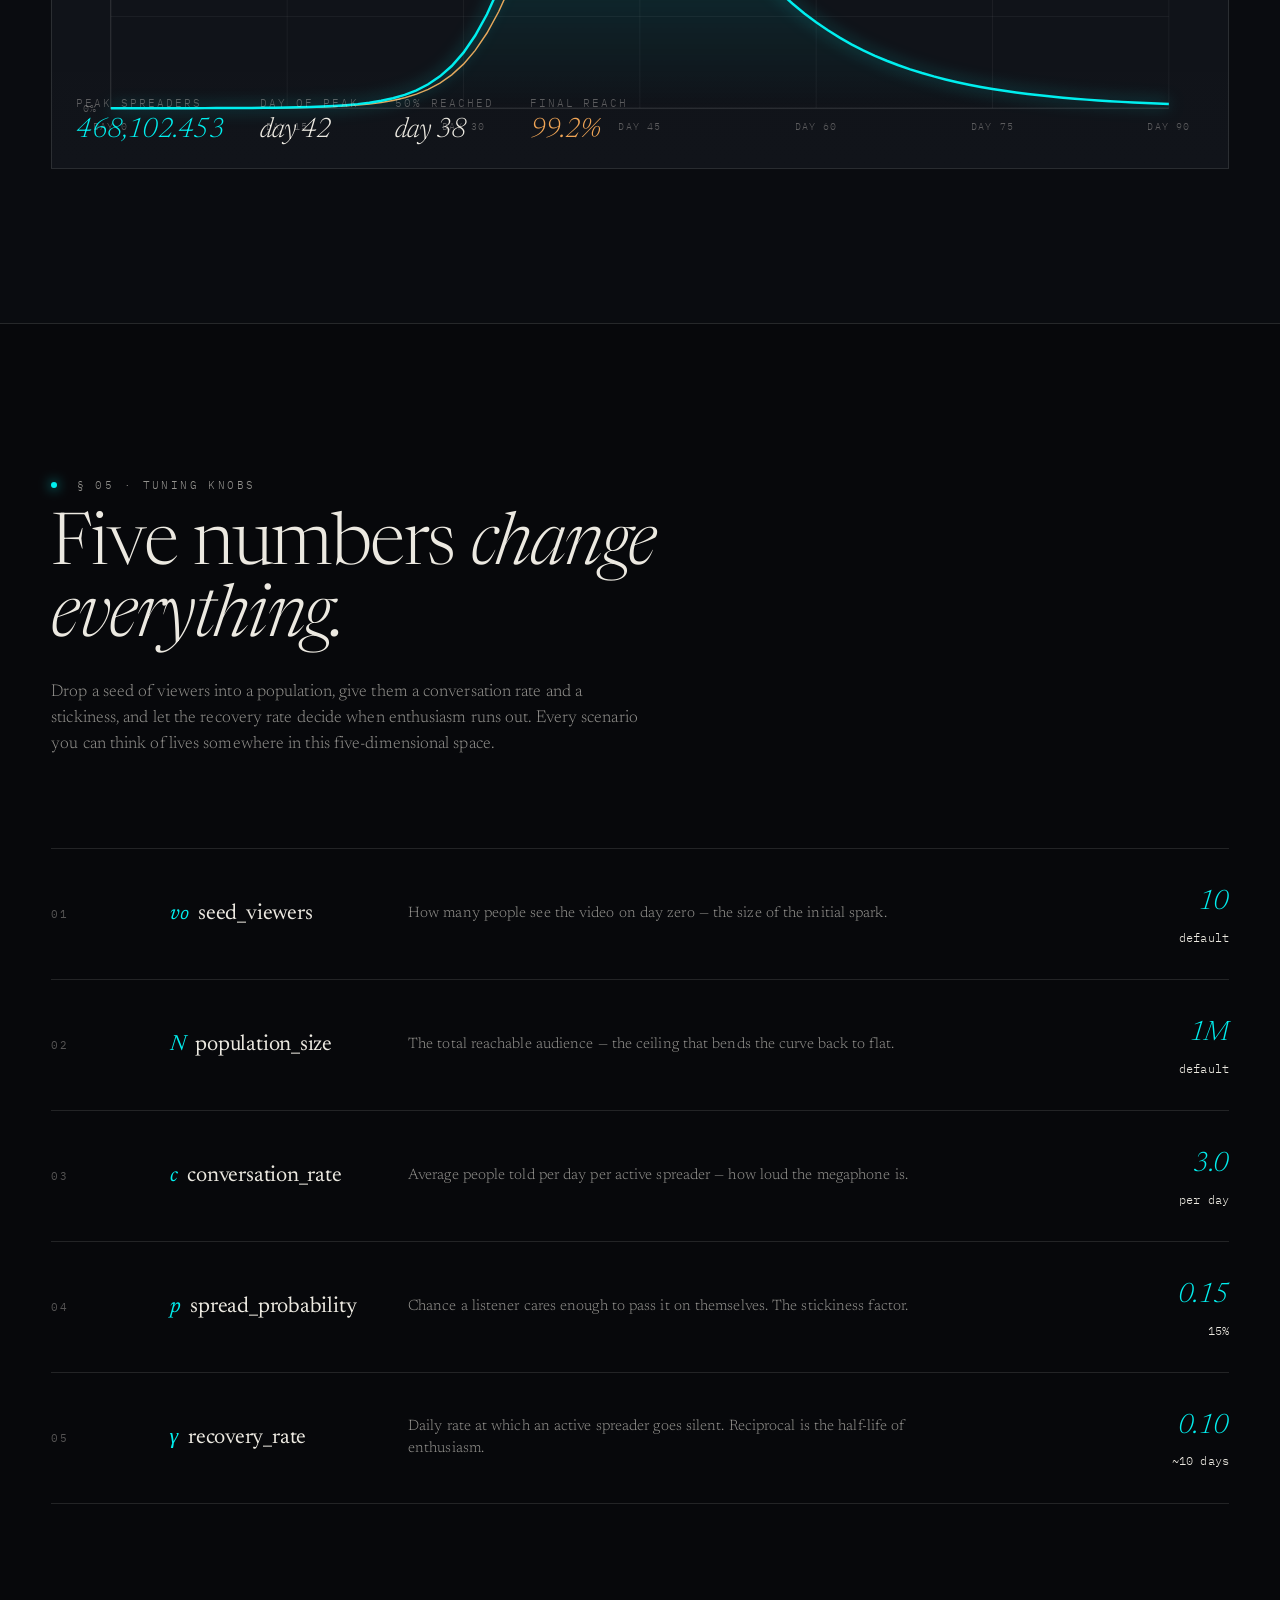
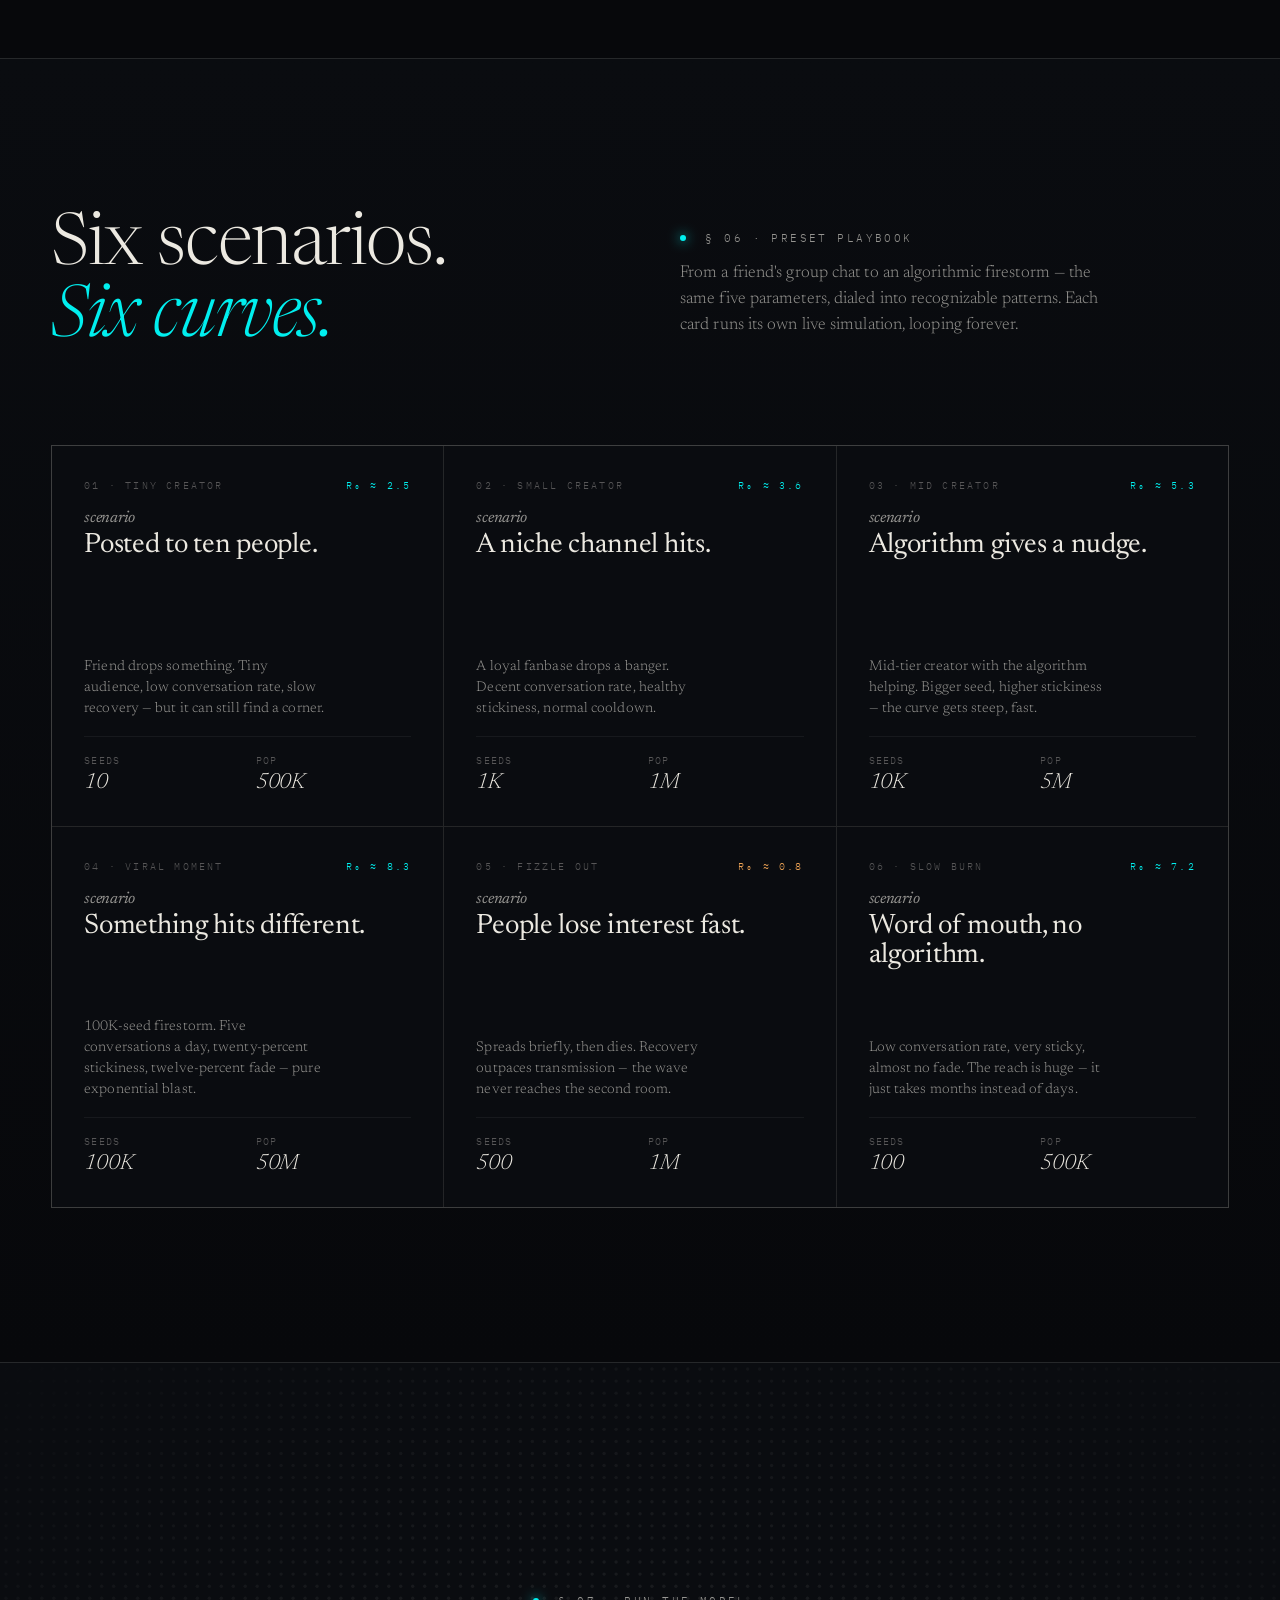
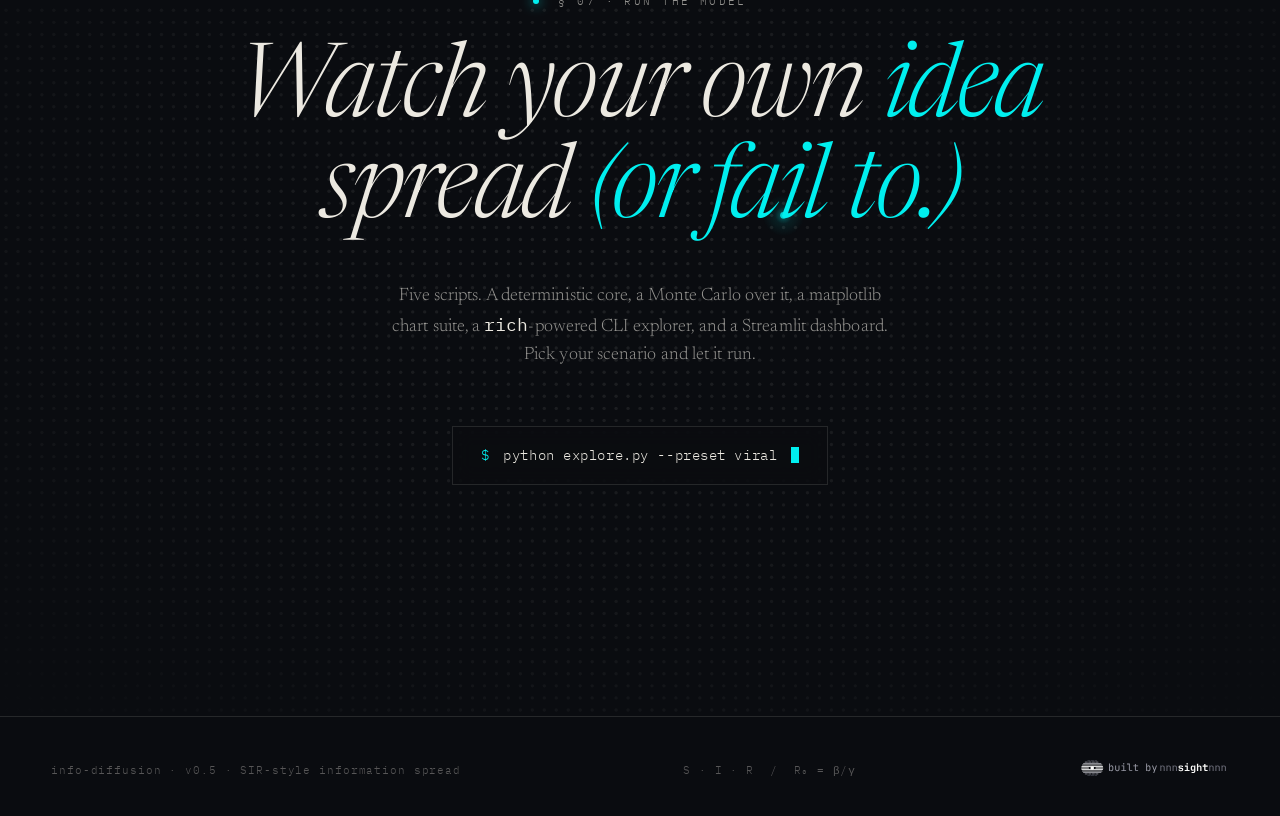
==== commit ca8e9057: "v0.7: animated landing page in front of the Plotly dashboard Adds index.html (landing) + styles.css " ====
--- a/index.html
+++ b/index.html
@@ -1,1024 +1,507 @@
 <!doctype html>
-<!-- Info Diffusion Simulator — static web port of dashboard.py
-     built by nnnsightnnn — signal from noise -->
 <html lang="en">
 <head>
-<meta charset="utf-8">
-<meta name="viewport" content="width=device-width,initial-scale=1">
-<title>Info Diffusion Simulator</title>
-<meta name="description" content="A toy SIR-style model of how information from a video spreads through a population.">
-<link rel="icon" href="data:image/svg+xml,%3Csvg xmlns='http://www.w3.org/2000/svg' viewBox='0 0 100 100'%3E%3Ctext y='.9em' font-size='90'%3E%F0%9F%93%A1%3C/text%3E%3C/svg%3E">
-<script src="https://cdn.plot.ly/plotly-2.35.2.min.js" charset="utf-8"></script>
-<style>
-  :root {
-    --bg: #0F1117;
-    --panel: #1A1D27;
-    --grid: #2A2D3A;
-    --border: #232733;
-    --text: #E8EAF0;
-    --muted: #8b91a3;
-    --blue: #4C9BE8;
-    --orange: #F28B30;
-    --green: #2ECC71;
-    --red: #E74C3C;
-    --purple: #9B59B6;
-    --teal: #1ABC9C;
-  }
-  * { box-sizing: border-box; }
-  html, body {
-    margin: 0; padding: 0;
-    background: var(--bg);
-    color: var(--text);
-    font-family: -apple-system, BlinkMacSystemFont, "Inter", "Segoe UI", Roboto, Helvetica, Arial, sans-serif;
-    font-size: 14px;
-    -webkit-font-smoothing: antialiased;
-  }
-  .app {
-    display: grid;
-    grid-template-columns: 320px 1fr;
-    min-height: 100vh;
-  }
-  /* Sidebar */
-  .sidebar {
-    background: #0B0D13;
-    border-right: 1px solid var(--border);
-    padding: 22px 20px 32px;
-    overflow-y: auto;
-    position: sticky;
-    top: 0;
-    height: 100vh;
-  }
-  .sidebar h1 {
-    font-size: 18px;
-    margin: 0 0 4px;
-    font-weight: 600;
-    letter-spacing: -0.01em;
-  }
-  .sidebar .tagline {
-    font-size: 12px;
-    color: var(--muted);
-    margin-bottom: 18px;
-  }
-  .section-title {
-    font-size: 11px;
-    text-transform: uppercase;
-    letter-spacing: 0.08em;
-    color: var(--muted);
-    margin: 18px 0 8px;
-    font-weight: 600;
-  }
-  hr.div {
-    border: 0;
-    border-top: 1px solid var(--border);
-    margin: 16px 0;
-  }
-  .presets {
-    display: grid;
-    grid-template-columns: 1fr 1fr;
-    gap: 6px;
-  }
-  .preset-btn {
-    background: #141823;
-    border: 1px solid var(--border);
-    color: var(--text);
-    padding: 8px 6px;
-    font-size: 12px;
-    border-radius: 6px;
-    cursor: pointer;
-    text-align: center;
-    transition: all 0.12s ease;
-    line-height: 1.2;
-  }
-  .preset-btn:hover {
-    background: #1c2130;
-    border-color: var(--blue);
-  }
-  .preset-btn.active {
-    background: #1c2840;
-    border-color: var(--blue);
-    color: #cfe3f9;
-  }
-  .field {
-    margin-bottom: 14px;
-  }
-  .field label {
-    display: block;
-    font-size: 12px;
-    color: var(--muted);
-    margin-bottom: 4px;
-  }
-  .field .val {
-    color: var(--text);
-    font-variant-numeric: tabular-nums;
-    font-weight: 500;
-  }
-  .field input[type=number] {
-    width: 100%;
-    background: #141823;
-    border: 1px solid var(--border);
-    color: var(--text);
-    padding: 6px 8px;
-    border-radius: 4px;
-    font: inherit;
-    font-variant-numeric: tabular-nums;
-  }
-  .field input[type=range] {
-    width: 100%;
-    accent-color: var(--blue);
-  }
-  .toggle {
-    display: flex;
-    align-items: center;
-    gap: 8px;
-    cursor: pointer;
-    user-select: none;
-    font-size: 13px;
-  }
-  .toggle input { accent-color: var(--blue); }
-  .help {
-    font-size: 11px;
-    color: var(--muted);
-    margin-top: 2px;
-  }
-  /* Main */
-  .main {
-    padding: 28px 36px 40px;
-    min-width: 0;
-  }
-  .header h2 {
-    margin: 0 0 4px;
-    font-size: 26px;
-    font-weight: 600;
-    letter-spacing: -0.015em;
-  }
-  .subtitle {
-    color: var(--muted);
-    font-size: 13px;
-    margin-bottom: 22px;
-    font-variant-numeric: tabular-nums;
-  }
-  .subtitle .verdict-viral { color: var(--orange); font-weight: 600; }
-  .subtitle .verdict-fizzle { color: var(--purple); font-weight: 600; }
-  .metrics {
-    display: grid;
-    grid-template-columns: repeat(4, 1fr);
-    gap: 12px;
-    margin-bottom: 24px;
-  }
-  .metric {
-    background: var(--panel);
-    border: 1px solid var(--border);
-    border-radius: 8px;
-    padding: 14px 16px;
-  }
-  .metric .label {
-    font-size: 11px;
-    color: var(--muted);
-    text-transform: uppercase;
-    letter-spacing: 0.06em;
-    margin-bottom: 4px;
-  }
-  .metric .value {
-    font-size: 22px;
-    font-weight: 600;
-    font-variant-numeric: tabular-nums;
-  }
-  .metric .sub {
-    font-size: 12px;
-    color: var(--muted);
-    margin-top: 2px;
-    font-variant-numeric: tabular-nums;
-  }
-  .tabs {
-    display: flex;
-    gap: 4px;
-    border-bottom: 1px solid var(--border);
-    margin-bottom: 22px;
-    overflow-x: auto;
-  }
-  .tab {
-    background: none;
-    border: 0;
-    color: var(--muted);
-    padding: 10px 14px;
-    cursor: pointer;
-    font: inherit;
-    border-bottom: 2px solid transparent;
-    white-space: nowrap;
-    transition: color 0.12s ease, border-color 0.12s ease;
-  }
-  .tab:hover { color: var(--text); }
-  .tab.active {
-    color: var(--text);
-    border-bottom-color: var(--blue);
-  }
-  .tab-panel { display: none; }
-  .tab-panel.active { display: block; }
-  .chart {
-    background: var(--panel);
-    border: 1px solid var(--border);
-    border-radius: 8px;
-    padding: 8px;
-    margin-bottom: 16px;
-  }
-  .row-2 {
-    display: grid;
-    grid-template-columns: 1fr 1fr;
-    gap: 16px;
-  }
-  @media (max-width: 1100px) {
-    .row-2 { grid-template-columns: 1fr; }
-  }
-  .caption {
-    color: var(--muted);
-    font-size: 12px;
-    padding: 0 10px 10px;
-    font-variant-numeric: tabular-nums;
-  }
-  .alert {
-    border-radius: 6px;
-    padding: 10px 14px;
-    font-size: 13px;
-    margin-bottom: 12px;
-    border: 1px solid;
-  }
-  .alert-viral {
-    background: rgba(242,139,48,0.08);
-    border-color: rgba(242,139,48,0.35);
-    color: #ffd0a5;
-  }
-  .alert-fizzle {
-    background: rgba(155,89,182,0.08);
-    border-color: rgba(155,89,182,0.35);
-    color: #d7b5e6;
-  }
-  .alert-info {
-    background: rgba(76,155,232,0.08);
-    border-color: rgba(76,155,232,0.35);
-    color: #c2dcf6;
-  }
-  details {
-    background: var(--panel);
-    border: 1px solid var(--border);
-    border-radius: 8px;
-    padding: 12px 16px;
-    margin-top: 14px;
-  }
-  details summary {
-    cursor: pointer;
-    font-size: 13px;
-    color: var(--text);
-    user-select: none;
-  }
-  table.raw {
-    width: 100%;
-    border-collapse: collapse;
-    margin-top: 12px;
-    font-size: 12px;
-    font-variant-numeric: tabular-nums;
-  }
-  table.raw th, table.raw td {
-    padding: 5px 10px;
-    text-align: right;
-    border-bottom: 1px solid var(--border);
-  }
-  table.raw th {
-    color: var(--muted);
-    font-weight: 500;
-    text-transform: uppercase;
-    font-size: 10px;
-    letter-spacing: 0.06em;
-    text-align: right;
-    position: sticky;
-    top: 0;
-    background: var(--panel);
-  }
-  table.raw th:first-child, table.raw td:first-child { text-align: left; }
-  .table-wrap {
-    max-height: 340px;
-    overflow-y: auto;
-    margin-top: 8px;
-    border: 1px solid var(--border);
-    border-radius: 6px;
-  }
-  .spinner {
-    display: inline-block;
-    width: 14px; height: 14px;
-    border: 2px solid rgba(255,255,255,0.15);
-    border-top-color: var(--blue);
-    border-radius: 50%;
-    animation: spin 0.7s linear infinite;
-    vertical-align: middle;
-    margin-right: 6px;
-  }
-  @keyframes spin { to { transform: rotate(360deg); } }
-  .mc-status {
-    font-size: 12px;
-    color: var(--muted);
-    margin: -4px 0 10px;
-  }
-  footer {
-    margin-top: 32px;
-    padding-top: 18px;
-    border-top: 1px solid var(--border);
-    color: var(--muted);
-    font-size: 12px;
-    line-height: 1.6;
-  }
-  footer a { color: var(--blue); text-decoration: none; }
-  footer a:hover { text-decoration: underline; }
-  @media (max-width: 820px) {
-    .app { grid-template-columns: 1fr; }
-    .sidebar { position: relative; height: auto; }
-    .metrics { grid-template-columns: repeat(2, 1fr); }
-  }
-</style>
+  <meta charset="utf-8" />
+  <meta name="viewport" content="width=device-width, initial-scale=1" />
+  <title>Info Diffusion — how an idea spreads through a population</title>
+
+  <link rel="preconnect" href="https://fonts.googleapis.com" />
+  <link rel="preconnect" href="https://fonts.gstatic.com" crossorigin />
+  <link
+    href="https://fonts.googleapis.com/css2?family=Newsreader:ital,opsz,wght@0,6..72,300;0,6..72,400;0,6..72,500;1,6..72,300;1,6..72,400&family=IBM+Plex+Mono:wght@300;400;500&display=swap"
+    rel="stylesheet"
+  />
+  <link rel="stylesheet" href="styles.css" />
 </head>
 <body>
-<div class="app">
-
-  <!-- ───────── SIDEBAR ───────── -->
-  <aside class="sidebar">
-    <h1>📡 Info Diffusion</h1>
-    <div class="tagline">Model how a video's information spreads through a population.</div>
-
-    <div class="section-title">⚡ Presets</div>
-    <div class="presets" id="presets"></div>
-
-    <hr class="div">
-
-    <div class="section-title">🎛 Parameters</div>
-
-    <div class="field">
-      <label>Seed viewers <span class="val" id="lbl_seed_viewers">10</span></label>
-      <input type="number" id="seed_viewers" min="1" max="10000000" step="10" value="10">
-      <div class="help">How many people watched the video at launch.</div>
-    </div>
-    <div class="field">
-      <label>Population size <span class="val" id="lbl_population_size">1,000,000</span></label>
-      <input type="number" id="population_size" min="1000" max="500000000" step="10000" value="1000000">
-    </div>
-    <div class="field">
-      <label>Conversation rate <span class="val" id="lbl_conversation_rate">3.0</span></label>
-      <input type="range" id="conversation_rate" min="0.1" max="10" step="0.1" value="3.0">
-      <div class="help">Avg people each informed person tells per day.</div>
-    </div>
-    <div class="field">
-      <label>Spread probability <span class="val" id="lbl_spread_probability">0.15</span></label>
-      <input type="range" id="spread_probability" min="0.01" max="1.00" step="0.01" value="0.15">
-      <div class="help">Chance a listener actually cares and shares.</div>
-    </div>
-    <div class="field">
-      <label>Recovery rate <span class="val" id="lbl_recovery_rate">0.10</span></label>
-      <input type="range" id="recovery_rate" min="0.01" max="0.50" step="0.01" value="0.10">
-      <div class="help">Daily rate at which an informed person goes silent (γ).</div>
-    </div>
-    <div class="field">
-      <label>Days to simulate <span class="val" id="lbl_days">90</span></label>
-      <input type="range" id="days" min="14" max="180" step="1" value="90">
-    </div>
-
-    <hr class="div">
-
-    <label class="toggle">
-      <input type="checkbox" id="run_mc" checked>
-      Show Monte Carlo variance
-    </label>
-    <div class="field" style="margin-top:10px;">
-      <label>MC trials <span class="val" id="lbl_n_trials">150</span></label>
-      <input type="range" id="n_trials" min="50" max="300" step="25" value="150">
-    </div>
-  </aside>
-
-  <!-- ───────── MAIN ───────── -->
-  <main class="main">
-    <div class="header">
-      <h2>📡 Info Diffusion Simulator</h2>
-      <div class="subtitle" id="subtitle"></div>
-    </div>
-
-    <div class="metrics">
-      <div class="metric"><div class="label">Peak active spreaders</div>
-        <div class="value" id="m_peak">—</div><div class="sub" id="m_peak_sub"></div></div>
-      <div class="metric"><div class="label">Final reach</div>
-        <div class="value" id="m_final">—</div><div class="sub" id="m_final_sub"></div></div>
-      <div class="metric"><div class="label">Days to 50%</div>
-        <div class="value" id="m_d50">—</div><div class="sub">half the population</div></div>
-      <div class="metric"><div class="label">Days to 10%</div>
-        <div class="value" id="m_d10">—</div><div class="sub">first major wave</div></div>
-    </div>
-
-    <div class="tabs" id="tabs">
-      <button class="tab active" data-tab="t1">📈 S-Curve</button>
-      <button class="tab" data-tab="t2">🎲 Monte Carlo</button>
-      <button class="tab" data-tab="t3">🔬 SIR Breakdown</button>
-      <button class="tab" data-tab="t4">⚡ Sensitivity</button>
-    </div>
-
-    <section class="tab-panel active" id="t1">
-      <div id="alert_t1"></div>
-      <div class="mc-status" id="mc_status_t1"></div>
-      <div class="chart"><div id="chart_scurve" style="height:460px;"></div></div>
-    </section>
-
-    <section class="tab-panel" id="t2">
-      <div class="mc-status" id="mc_status_t2"></div>
-      <div class="row-2">
-        <div>
-          <div class="chart"><div id="chart_hist_final" style="height:360px;"></div></div>
-          <div class="caption" id="cap_hist_final"></div>
-        </div>
-        <div>
-          <div class="chart"><div id="chart_hist_d50" style="height:360px;"></div></div>
-          <div class="caption" id="cap_hist_d50"></div>
-        </div>
-      </div>
-      <h4 style="margin:18px 0 8px;font-weight:600;font-size:14px;">All trial trajectories (fan chart)</h4>
-      <div class="chart"><div id="chart_fan" style="height:380px;"></div></div>
-    </section>
-
-    <section class="tab-panel" id="t3">
-      <div class="row-2">
-        <div class="chart"><div id="chart_sir" style="height:400px;"></div></div>
-        <div class="chart"><div id="chart_daily" style="height:400px;"></div></div>
-      </div>
-      <details>
-        <summary>📋 Raw day-by-day data</summary>
-        <div class="table-wrap"><table class="raw" id="raw_table"></table></div>
-      </details>
-    </section>
-
-    <section class="tab-panel" id="t4">
-      <p style="color:var(--muted);margin:0 0 14px;">How does changing one parameter move the needle?
-        <span style="color:var(--text);font-size:12px;">All other parameters fixed at sidebar values.</span></p>
-      <div class="row-2">
-        <div class="chart"><div id="chart_sweep_conv" style="height:380px;"></div></div>
-        <div class="chart"><div id="chart_sweep_sp" style="height:380px;"></div></div>
-      </div>
-      <h4 style="margin:18px 0 8px;font-weight:600;font-size:14px;">How much does a bigger launch actually matter?</h4>
-      <div class="chart"><div id="chart_seed_bars" style="height:360px;"></div></div>
-    </section>
-
-    <footer>
-      📡 Info Diffusion Simulator · SIR model adapted for information spread · <span id="footer_r0"></span><br>
-      developed by <a href="https://github.com/nnnsightnnn" target="_blank" rel="noopener">nnnsightnnn</a> — signal from noise ·
-      <a href="https://github.com/nnnsightnnn/info-diffusion" target="_blank" rel="noopener">source on GitHub</a>
-    </footer>
-  </main>
-</div>
-
-<script>
-/* ════════════════════════════════════════════════════════════════════════════
-   PORT OF sir_model.py + monte_carlo.py
-   Same discrete-time SIR with binomial sampling for the stochastic version.
-   ════════════════════════════════════════════════════════════════════════════ */
-
-const C = {
-  blue:'#4C9BE8', orange:'#F28B30', green:'#2ECC71',
-  red:'#E74C3C',  purple:'#9B59B6', teal:'#1ABC9C',
-  plot:'#1A1D27', paper:'#0F1117', grid:'#2A2D3A', text:'#E8EAF0', muted:'#8b91a3',
-};
-const LAYOUT_BASE = () => ({
-  plot_bgcolor: C.plot, paper_bgcolor: C.paper,
-  font: { color: C.text, family: 'Inter, sans-serif', size: 12 },
-  xaxis: { gridcolor: C.grid, zerolinecolor: C.grid, linecolor: C.grid },
-  yaxis: { gridcolor: C.grid, zerolinecolor: C.grid, linecolor: C.grid },
-  margin: { l: 56, r: 24, t: 48, b: 48 },
-  legend: { bgcolor: C.plot, bordercolor: C.grid, borderwidth: 1, font: { size: 11 } },
-});
-const PCONF = { responsive: true, displaylogo: false,
-  modeBarButtonsToRemove: ['lasso2d','select2d','autoScale2d','toggleSpikelines'] };
-
-// --- seeded RNG (mulberry32) ----------------------------------------------
-function mulberry32(seed) {
-  let a = seed >>> 0;
-  return function() {
-    a = (a + 0x6D2B79F5) >>> 0;
-    let t = a;
-    t = Math.imul(t ^ (t >>> 15), t | 1);
-    t ^= t + Math.imul(t ^ (t >>> 7), t | 61);
-    return ((t ^ (t >>> 14)) >>> 0) / 4294967296;
-  };
-}
-// standard normal via Box–Muller
-function randn(rng) {
-  let u = 0, v = 0;
-  while (u === 0) u = rng();
-  while (v === 0) v = rng();
-  return Math.sqrt(-2 * Math.log(u)) * Math.cos(2 * Math.PI * v);
-}
-// Binomial sampler:
-//  - tiny n: direct sum of Bernoullis
-//  - otherwise: normal approximation with continuity correction, clamped to [0,n]
-function rbinom(rng, n, p) {
-  n = Math.max(0, Math.round(n));
-  if (n === 0 || p <= 0) return 0;
-  if (p >= 1) return n;
-  if (n <= 30) {
-    let k = 0;
-    for (let i = 0; i < n; i++) if (rng() < p) k++;
-    return k;
-  }
-  const mean = n * p;
-  const sd = Math.sqrt(n * p * (1 - p));
-  let x = Math.round(mean + sd * randn(rng));
-  if (x < 0) x = 0;
-  if (x > n) x = n;
-  return x;
-}
-
-// --- DiffusionParams equivalent --------------------------------------------
-function makeParams(o) {
-  const p = {
-    seed_viewers: +o.seed_viewers,
-    population_size: +o.population_size,
-    conversation_rate: +o.conversation_rate,
-    spread_probability: +o.spread_probability,
-    recovery_rate: +o.recovery_rate,
-    days_to_simulate: +o.days_to_simulate,
-  };
-  p.beta = p.conversation_rate * p.spread_probability;
-  p.R0 = p.beta / p.recovery_rate;
-  return p;
-}
-
-// --- runSir: deterministic ------------------------------------------------
-function runSir(p) {
-  const N = p.population_size, beta = p.beta, gamma = p.recovery_rate;
-  let S = N - p.seed_viewers, I = p.seed_viewers, R = 0;
-  const out = [];
-  for (let day = 0; day <= p.days_to_simulate; day++) {
-    out.push({
-      day,
-      susceptible: Math.round(S),
-      informed: Math.round(I),
-      recovered: Math.round(R),
-      pct_active: 100 * I / N,
-      pct_reached: 100 * (I + R) / N,
-    });
-    const newInf = beta * S * I / N;
-    const newSil = gamma * I;
-    S = Math.max(0, S - newInf);
-    I = Math.max(0, I + newInf - newSil);
-    R = Math.min(N, R + newSil);
-  }
-  return out;
-}
-
-// --- summarize ------------------------------------------------------------
-function summarize(snaps, p) {
-  let peak = snaps[0];
-  for (const s of snaps) if (s.informed > peak.informed) peak = s;
-  const final = snaps[snaps.length - 1];
-  const cross = (pct) => {
-    for (const s of snaps) if (s.pct_reached >= pct) return s.day;
-    return null;
-  };
-  return {
-    R0: p.R0,
-    beta: p.beta,
-    gamma: p.recovery_rate,
-    peak_informed: peak.informed,
-    peak_day: peak.day,
-    day_1pct: cross(1),
-    day_10pct: cross(10),
-    day_50pct: cross(50),
-    final_reach_pct: final.pct_reached,
-    final_reached: final.informed + final.recovered,
-  };
-}
-
-// --- runMonteCarlo: stochastic --------------------------------------------
-function runMonteCarlo(p, nTrials, seed) {
-  const N = p.population_size, beta = p.beta, gamma = p.recovery_rate;
-  const days = p.days_to_simulate;
-  const informed = new Float64Array(nTrials * (days + 1));
-  const reached  = new Float64Array(nTrials * (days + 1));
-  const rng = mulberry32(seed | 0);
-  for (let t = 0; t < nTrials; t++) {
-    let S = N - p.seed_viewers, I = p.seed_viewers, R = 0;
-    const row = t * (days + 1);
-    for (let d = 0; d <= days; d++) {
-      informed[row + d] = I;
-      reached[row + d] = I + R;
-      const pInf = Math.min(1, beta * I / N);
-      const ni = rbinom(rng, S, pInf);
-      const ns = rbinom(rng, I, gamma);
-      S = Math.max(0, S - ni);
-      I = Math.max(0, I + ni - ns);
-      R = Math.min(N, R + ns);
-    }
-  }
-  return { trials: nTrials, days, N, informed, reached };
-}
-
-// helpers over the typed-array MC results
-function mcRow(mc, t)        { return mc.reached.subarray(t * (mc.days+1), (t+1) * (mc.days+1)); }
-function mcInformedRow(mc,t) { return mc.informed.subarray(t * (mc.days+1), (t+1) * (mc.days+1)); }
-function percentileCol(mc, day, pct) {
-  const xs = new Float64Array(mc.trials);
-  for (let t = 0; t < mc.trials; t++) xs[t] = mc.reached[t * (mc.days+1) + day];
-  xs.sort();
-  const idx = (pct / 100) * (mc.trials - 1);
-  const lo = Math.floor(idx), hi = Math.ceil(idx);
-  return xs[lo] + (xs[hi] - xs[lo]) * (idx - lo);
-}
-function meanCol(mc, day) {
-  let s = 0;
-  for (let t = 0; t < mc.trials; t++) s += mc.reached[t * (mc.days+1) + day];
-  return s / mc.trials;
-}
-function finalReachPctArr(mc) {
-  const out = new Float64Array(mc.trials);
-  for (let t = 0; t < mc.trials; t++) out[t] = mc.reached[(t+1)*(mc.days+1) - 1] / mc.N * 100;
-  return out;
-}
-function daysToPct(mc, pct) {
-  const threshold = (pct / 100) * mc.N;
-  const out = [];
-  for (let t = 0; t < mc.trials; t++) {
-    let hit = null;
-    const row = t * (mc.days+1);
-    for (let d = 0; d <= mc.days; d++) {
-      if (mc.reached[row + d] >= threshold) { hit = d; break; }
-    }
-    if (hit !== null) out.push(hit);
-  }
-  return out;
-}
-
-/* ════════════════════════════════════════════════════════════════════════════
-   PRESETS — kept in sync with explore.py / dashboard.py
-   ════════════════════════════════════════════════════════════════════════════ */
-const PRESETS = {
-  '🌱 Tiny Creator':  { seed_viewers:10,      population_size:500000,    conversation_rate:2.0, spread_probability:0.10, recovery_rate:0.08 },
-  '📺 Small Creator': { seed_viewers:1000,    population_size:1000000,   conversation_rate:3.0, spread_probability:0.12, recovery_rate:0.10 },
-  '🚀 Mid Creator':   { seed_viewers:10000,   population_size:5000000,   conversation_rate:3.5, spread_probability:0.15, recovery_rate:0.10 },
-  '🔥 Viral Moment':  { seed_viewers:100000,  population_size:50000000,  conversation_rate:5.0, spread_probability:0.20, recovery_rate:0.12 },
-  '💨 Fizzle Out':    { seed_viewers:500,     population_size:1000000,   conversation_rate:2.0, spread_probability:0.10, recovery_rate:0.25 },
-  '🕯 Slow Burn':     { seed_viewers:100,     population_size:500000,    conversation_rate:1.2, spread_probability:0.30, recovery_rate:0.05 },
-};
-
-/* ════════════════════════════════════════════════════════════════════════════
-   UI WIRING
-   ════════════════════════════════════════════════════════════════════════════ */
-const $ = (id) => document.getElementById(id);
-const FIELDS = ['seed_viewers','population_size','conversation_rate','spread_probability','recovery_rate','days','n_trials'];
-const fmt = (n) => Number(n).toLocaleString();
-const fmt1 = (n) => Number(n).toFixed(1);
-const fmt2 = (n) => Number(n).toFixed(2);
-
-// presets
-const presetsEl = $('presets');
-Object.keys(PRESETS).forEach((name) => {
-  const b = document.createElement('button');
-  b.className = 'preset-btn';
-  b.textContent = name;
-  b.onclick = () => applyPreset(name);
-  presetsEl.appendChild(b);
-});
-function applyPreset(name) {
-  const cfg = PRESETS[name];
-  $('seed_viewers').value = cfg.seed_viewers;
-  $('population_size').value = cfg.population_size;
-  $('conversation_rate').value = cfg.conversation_rate;
-  $('spread_probability').value = cfg.spread_probability;
-  $('recovery_rate').value = cfg.recovery_rate;
-  [...presetsEl.children].forEach((el) => el.classList.toggle('active', el.textContent === name));
-  syncLabels();
-  rerun();
-}
-
-// labels next to inputs
-function syncLabels() {
-  $('lbl_seed_viewers').textContent = fmt(+$('seed_viewers').value);
-  $('lbl_population_size').textContent = fmt(+$('population_size').value);
-  $('lbl_conversation_rate').textContent = (+$('conversation_rate').value).toFixed(1);
-  $('lbl_spread_probability').textContent = (+$('spread_probability').value).toFixed(2);
-  $('lbl_recovery_rate').textContent = (+$('recovery_rate').value).toFixed(2);
-  $('lbl_days').textContent = $('days').value;
-  $('lbl_n_trials').textContent = $('n_trials').value;
-}
-
-// debounced rerun
-let _rerunTimer = null;
-function scheduleRerun() {
-  syncLabels();
-  if (_rerunTimer) clearTimeout(_rerunTimer);
-  _rerunTimer = setTimeout(rerun, 80);
-}
-FIELDS.forEach((f) => {
-  const el = $(f);
-  if (!el) return;
-  el.addEventListener('input', scheduleRerun);
-  el.addEventListener('change', scheduleRerun);
-});
-$('run_mc').addEventListener('change', rerun);
-
-// tab switching
-$('tabs').addEventListener('click', (e) => {
-  const t = e.target.closest('.tab');
-  if (!t) return;
-  [...$('tabs').children].forEach((b) => b.classList.toggle('active', b === t));
-  document.querySelectorAll('.tab-panel').forEach((p) => p.classList.toggle('active', p.id === t.dataset.tab));
-  // Plotly needs a redraw kick when its container becomes visible
-  window.dispatchEvent(new Event('resize'));
-});
-
-/* ════════════════════════════════════════════════════════════════════════════
-   MAIN RUN
-   ════════════════════════════════════════════════════════════════════════════ */
-function readParams() {
-  return makeParams({
-    seed_viewers: +$('seed_viewers').value,
-    population_size: +$('population_size').value,
-    conversation_rate: +$('conversation_rate').value,
-    spread_probability: +$('spread_probability').value,
-    recovery_rate: +$('recovery_rate').value,
-    days_to_simulate: +$('days').value,
-  });
-}
-
-function rerun() {
-  const p = readParams();
-  const snaps = runSir(p);
-  const stats = summarize(snaps, p);
-  const N = p.population_size;
-
-  // --- header ---
-  const verdictClass = p.R0 > 1 ? 'verdict-viral' : 'verdict-fizzle';
-  const verdictWord = p.R0 > 1 ? '🔥 VIRAL' : '💨 FIZZLE';
-  $('subtitle').innerHTML = `Viral coefficient <b>R₀ = ${p.R0.toFixed(2)}</b> — ` +
-    `<span class="${verdictClass}">${verdictWord}</span> &nbsp;·&nbsp; ` +
-    `β = ${p.beta.toFixed(3)} &nbsp;·&nbsp; γ = ${p.recovery_rate.toFixed(2)}`;
-  $('m_peak').textContent = fmt(stats.peak_informed);
-  $('m_peak_sub').textContent = `day ${stats.peak_day}`;
-  $('m_final').textContent = `${stats.final_reach_pct.toFixed(1)}%`;
-  $('m_final_sub').textContent = `${fmt(stats.final_reached)} people`;
-  $('m_d50').textContent = stats.day_50pct == null ? 'Never' : `Day ${stats.day_50pct}`;
-  $('m_d10').textContent = stats.day_10pct == null ? 'Never' : `Day ${stats.day_10pct}`;
-  $('footer_r0').innerHTML =
-    `R₀ = β/γ = (${p.conversation_rate.toFixed(2)} × ${p.spread_probability.toFixed(2)}) / ${p.recovery_rate.toFixed(2)} = <b>${p.R0.toFixed(2)}</b>`;
-
-  // --- alert ---
-  if (p.R0 > 1) {
-    $('alert_t1').innerHTML = `<div class="alert alert-viral"><b>Viral!</b> R₀=${p.R0.toFixed(2)} — information self-sustains.
-      Peak buzz on day ${stats.peak_day} with ${fmt(stats.peak_informed)} active spreaders simultaneously.</div>`;
-  } else {
-    $('alert_t1').innerHTML = `<div class="alert alert-fizzle"><b>Fizzle.</b> R₀=${p.R0.toFixed(2)} &lt; 1 — each spreader infects fewer than one new person.
-      Try raising conversation rate or spread probability.</div>`;
-  }
-
-  // --- MC (optional) ---
-  let mc = null;
-  if ($('run_mc').checked) {
-    const nTrials = +$('n_trials').value;
-    $('mc_status_t1').innerHTML = `<span class="spinner"></span>Running ${nTrials} Monte Carlo trials…`;
-    $('mc_status_t2').innerHTML = $('mc_status_t1').innerHTML;
-    // run async so the spinner paints
-    setTimeout(() => {
-      mc = runMonteCarlo(p, nTrials, 42);
-      $('mc_status_t1').textContent = '';
-      $('mc_status_t2').textContent = '';
-      drawScurve(snaps, mc);
-      drawMcDeepDive(mc, p);
-    }, 10);
-  } else {
-    $('mc_status_t1').textContent = '';
-    $('mc_status_t2').innerHTML = `<div class="alert alert-info">Enable <b>Show Monte Carlo variance</b> in the sidebar to see this tab.</div>`;
-    drawScurve(snaps, null);
-    Plotly.purge('chart_hist_final');
-    Plotly.purge('chart_hist_d50');
-    Plotly.purge('chart_fan');
-    $('cap_hist_final').textContent = '';
-    $('cap_hist_d50').textContent = '';
-  }
-
-  drawSirBreakdown(snaps, p);
-  drawRawTable(snaps);
-  drawSensitivity(p);
-}
-
-/* ──────────────────────────── chart drawers ─────────────────────────────── */
-function drawScurve(snaps, mc) {
-  const xs = snaps.map((s) => s.day);
-  const pctReach = snaps.map((s) => s.pct_reached);
-  const traces = [];
-  if (mc) {
-    const p5 = xs.map((_, d) => percentileCol(mc, d, 5) / mc.N * 100);
-    const p95 = xs.map((_, d) => percentileCol(mc, d, 95) / mc.N * 100);
-    const mean = xs.map((_, d) => meanCol(mc, d) / mc.N * 100);
-    traces.push({
-      x: xs.concat(xs.slice().reverse()),
-      y: p95.concat(p5.slice().reverse()),
-      fill: 'toself', fillcolor: 'rgba(76,155,232,0.15)',
-      line: { color: 'rgba(0,0,0,0)' }, name: '5–95th percentile (MC)',
-      hoverinfo: 'skip', type: 'scatter',
-    });
-    traces.push({ x: xs, y: mean, name: 'MC mean',
-      line: { color: C.blue, width: 2, dash: 'dot' }, type: 'scatter' });
-  }
-  traces.push({ x: xs, y: pctReach, name: 'Deterministic SIR',
-    line: { color: C.orange, width: 3 }, type: 'scatter' });
-
-  const layout = Object.assign(LAYOUT_BASE(), {
-    title: { text: 'Information S-Curve — % of population ever reached', font: { size: 14 } },
-    xaxis: Object.assign(LAYOUT_BASE().xaxis, { title: { text: 'Days since release' } }),
-    yaxis: Object.assign(LAYOUT_BASE().yaxis, { title: { text: '% of population ever reached' }, ticksuffix: '%', range: [-2, 103] }),
-    shapes: [
-      { type:'line', x0: xs[0], x1: xs[xs.length-1], y0:50, y1:50, line: { color: C.grid, dash:'dash' } },
-      { type:'line', x0: xs[0], x1: xs[xs.length-1], y0:90, y1:90, line: { color: C.grid, dash:'dash' } },
-    ],
-    annotations: [
-      { x: xs[xs.length-1], y: 50, xanchor:'right', yanchor:'bottom', text:'50%', font:{ color: C.muted, size: 10 }, showarrow:false },
-      { x: xs[xs.length-1], y: 90, xanchor:'right', yanchor:'bottom', text:'90%', font:{ color: C.muted, size: 10 }, showarrow:false },
-    ],
-  });
-  Plotly.react('chart_scurve', traces, layout, PCONF);
-}
-
-function drawMcDeepDive(mc, p) {
-  const N = mc.N;
-  const finalPct = finalReachPctArr(mc);
-  const d50 = daysToPct(mc, 50);
-
-  // Histogram — final reach
-  const layoutA = Object.assign(LAYOUT_BASE(), {
-    title: { text: 'Distribution of Final Reach Across Trials', font: { size: 14 } },
-    xaxis: Object.assign(LAYOUT_BASE().xaxis, { title: { text: '% population ever reached' }, ticksuffix: '%' }),
-    yaxis: Object.assign(LAYOUT_BASE().yaxis, { title: { text: '# trials' } }),
-  });
-  Plotly.react('chart_hist_final',
-    [{ x: Array.from(finalPct), type: 'histogram', nbinsx: 30, marker: { color: C.blue }, opacity: 0.85, name: '% ever reached' }],
-    layoutA, PCONF);
-  const mean = finalPct.reduce((a,b)=>a+b,0) / finalPct.length;
-  const std = Math.sqrt(finalPct.reduce((a,b)=>a+(b-mean)*(b-mean),0) / finalPct.length);
-  $('cap_hist_final').innerHTML = `Mean: <b>${mean.toFixed(1)}%</b> · Std: ${std.toFixed(1)}% · Range: [${Math.min(...finalPct).toFixed(1)}%, ${Math.max(...finalPct).toFixed(1)}%]`;
-
-  // Histogram — days to 50%
-  const layoutB = Object.assign(LAYOUT_BASE(), {
-    title: { text: d50.length ? 'Days to Reach 50% of Population' : 'Days to Reach 50% — Never achieved', font: { size: 14 } },
-    xaxis: Object.assign(LAYOUT_BASE().xaxis, { title: { text: 'Days' } }),
-    yaxis: Object.assign(LAYOUT_BASE().yaxis, { title: { text: '# trials' } }),
-  });
-  if (d50.length) {
-    Plotly.react('chart_hist_d50',
-      [{ x: d50, type: 'histogram', nbinsx: 25, marker: { color: C.orange }, opacity: 0.85, name: 'days to 50%' }],
-      layoutB, PCONF);
-    const m = d50.reduce((a,b)=>a+b,0) / d50.length;
-    const s = Math.sqrt(d50.reduce((a,b)=>a+(b-m)*(b-m),0) / d50.length);
-    $('cap_hist_d50').innerHTML = `Mean: <b>${m.toFixed(1)} days</b> · Std: ${s.toFixed(1)} · Range: [${Math.min(...d50)}, ${Math.max(...d50)}]`;
-  } else {
-    Plotly.react('chart_hist_d50', [], layoutB, PCONF);
-    $('cap_hist_d50').innerHTML = '50% reach was never achieved in any trial.';
-  }
-
-  // Fan chart
-  const xs = Array.from({ length: mc.days + 1 }, (_, i) => i);
-  const nShow = Math.min(80, mc.trials);
-  const traces = [];
-  const stride = Math.max(1, Math.floor(mc.trials / nShow));
-  for (let t = 0; t < mc.trials; t += stride) {
-    if (traces.length >= nShow) break;
-    const row = mcRow(mc, t);
-    traces.push({
-      x: xs, y: Array.from(row, (v) => v / N * 100),
-      mode: 'lines', line: { color: C.blue, width: 0.5 }, opacity: 0.2,
-      showlegend: false, hoverinfo: 'skip', type: 'scatter',
-    });
-  }
-  const meanLine = xs.map((d) => meanCol(mc, d) / N * 100);
-  traces.push({ x: xs, y: meanLine, name: 'Mean', line: { color: C.orange, width: 2.5 }, type: 'scatter' });
-  const layoutC = Object.assign(LAYOUT_BASE(), {
-    title: { text: `Fan Chart — ${traces.length - 1} sampled trials`, font: { size: 14 } },
-    xaxis: Object.assign(LAYOUT_BASE().xaxis, { title: { text: 'Days' } }),
-    yaxis: Object.assign(LAYOUT_BASE().yaxis, { title: { text: '% ever reached' }, ticksuffix: '%' }),
-  });
-  Plotly.react('chart_fan', traces, layoutC, PCONF);
-}
-
-function drawSirBreakdown(snaps, p) {
-  const N = p.population_size;
-  const xs = snaps.map((s) => s.day);
-  const sus = snaps.map((s) => s.susceptible / N * 100);
-  const inf = snaps.map((s) => s.informed / N * 100);
-  const rec = snaps.map((s) => s.recovered / N * 100);
-
-  const layoutA = Object.assign(LAYOUT_BASE(), {
-    title: { text: 'SIR Compartments Over Time', font: { size: 14 } },
-    xaxis: Object.assign(LAYOUT_BASE().xaxis, { title: { text: 'Days' } }),
-    yaxis: Object.assign(LAYOUT_BASE().yaxis, { title: { text: '% of population' }, ticksuffix: '%' }),
-  });
-  Plotly.react('chart_sir', [
-    { x: xs, y: sus, name: 'Susceptible (haven\'t heard)', fill: 'tozeroy',
-      fillcolor: 'rgba(155,89,182,0.30)', line: { color: C.purple, width: 1.5 }, type: 'scatter' },
-    { x: xs, y: inf, name: 'Informed (spreading)', fill: 'tozeroy',
-      fillcolor: 'rgba(76,155,232,0.40)', line: { color: C.blue, width: 2 }, type: 'scatter' },
-    { x: xs, y: rec, name: 'Recovered (silent)', fill: 'tozeroy',
-      fillcolor: 'rgba(46,204,113,0.30)', line: { color: C.green, width: 1.5 }, type: 'scatter' },
-  ], layoutA, PCONF);
-
-  // Daily new reached
-  const reach = snaps.map((s) => s.informed + s.recovered);
-  const newDaily = [];
-  for (let i = 1; i < reach.length; i++) newDaily.push(Math.max(0, reach[i] - reach[i-1]));
-  const layoutB = Object.assign(LAYOUT_BASE(), {
-    title: { text: 'Daily New People Reached', font: { size: 14 } },
-    xaxis: Object.assign(LAYOUT_BASE().xaxis, { title: { text: 'Days' } }),
-    yaxis: Object.assign(LAYOUT_BASE().yaxis, { title: { text: 'New people reached' } }),
-  });
-  Plotly.react('chart_daily',
-    [{ x: xs.slice(1), y: newDaily, type: 'bar', marker: { color: C.orange }, opacity: 0.85, name: 'New / day' }],
-    layoutB, PCONF);
-}
-
-function drawRawTable(snaps) {
-  const headers = ['Day','Susceptible','Informed','Recovered','% Active','% Ever Reached'];
-  const rows = snaps.map((s) => [
-    s.day, fmt(s.susceptible), fmt(s.informed), fmt(s.recovered),
-    s.pct_active.toFixed(3) + '%', s.pct_reached.toFixed(3) + '%',
-  ]);
-  const tbl = $('raw_table');
-  const head = '<thead><tr>' + headers.map((h) => `<th>${h}</th>`).join('') + '</tr></thead>';
-  const body = '<tbody>' + rows.map((r) => '<tr>' + r.map((c) => `<td>${c}</td>`).join('') + '</tr>').join('') + '</tbody>';
-  tbl.innerHTML = head + body;
-}
-
-function drawSensitivity(base) {
-  // Sweep conversation_rate
-  const convRange = []; for (let i = 0; i <= 49; i++) convRange.push(0.5 + (8 - 0.5) * i / 49);
-  const d50_c = [], reach_c = [];
-  for (const cr of convRange) {
-    const p = makeParams(Object.assign({}, base, { conversation_rate: cr, days_to_simulate: 120 }));
-    const snaps = runSir(p);
-    const hit = snaps.find((s) => s.pct_reached >= 50);
-    d50_c.push(hit ? hit.day : 120);
-    reach_c.push(snaps[snaps.length - 1].pct_reached);
-  }
-  const layoutA = Object.assign(LAYOUT_BASE(), {
-    title: { text: 'Sweep: Conversation Rate', font: { size: 14 } },
-    xaxis: Object.assign(LAYOUT_BASE().xaxis, { title: { text: 'Conversation rate (people told / day)' } }),
-    yaxis: Object.assign(LAYOUT_BASE().yaxis, { title: { text: 'Days to 50% reach' } }),
-    yaxis2: { title: { text: 'Final % reached' }, overlaying: 'y', side: 'right', gridcolor: C.grid, ticksuffix: '%', color: C.text },
-    shapes: [{ type:'line', x0: base.conversation_rate, x1: base.conversation_rate, y0:0, y1:1, yref:'paper', line: { color: C.green, dash: 'dash' } }],
-    annotations: [{ x: base.conversation_rate, y: 1, yref:'paper', text:`current (${base.conversation_rate.toFixed(1)})`, font:{ color: C.green, size: 11 }, showarrow:false, yanchor:'bottom' }],
-  });
-  Plotly.react('chart_sweep_conv', [
-    { x: convRange, y: d50_c, name: 'Days to 50%', line: { color: C.blue, width: 2.5 }, type: 'scatter' },
-    { x: convRange, y: reach_c, name: 'Final reach %', line: { color: C.orange, width: 2.5 }, yaxis: 'y2', type: 'scatter' },
-  ], layoutA, PCONF);
-
-  // Sweep spread_probability
-  const spRange = []; for (let i = 0; i <= 49; i++) spRange.push(0.01 + (0.60 - 0.01) * i / 49);
-  const d50_s = [], reach_s = [];
-  for (const sp of spRange) {
-    const p = makeParams(Object.assign({}, base, { spread_probability: sp, days_to_simulate: 120 }));
-    const snaps = runSir(p);
-    const hit = snaps.find((s) => s.pct_reached >= 50);
-    d50_s.push(hit ? hit.day : 120);
-    reach_s.push(snaps[snaps.length - 1].pct_reached);
-  }
-  const spPct = spRange.map((v) => v * 100);
-  const layoutB = Object.assign(LAYOUT_BASE(), {
-    title: { text: 'Sweep: Spread Probability', font: { size: 14 } },
-    xaxis: Object.assign(LAYOUT_BASE().xaxis, { title: { text: 'Spread probability (%)' }, ticksuffix: '%' }),
-    yaxis: Object.assign(LAYOUT_BASE().yaxis, { title: { text: 'Days to 50% reach' } }),
-    yaxis2: { title: { text: 'Final % reached' }, overlaying: 'y', side: 'right', gridcolor: C.grid, ticksuffix: '%', color: C.text },
-    shapes: [{ type:'line', x0: base.spread_probability * 100, x1: base.spread_probability * 100, y0:0, y1:1, yref:'paper', line: { color: C.green, dash: 'dash' } }],
-    annotations: [{ x: base.spread_probability * 100, y: 1, yref:'paper', text:`current (${(base.spread_probability*100).toFixed(0)}%)`, font:{ color: C.green, size: 11 }, showarrow:false, yanchor:'bottom' }],
-  });
-  Plotly.react('chart_sweep_sp', [
-    { x: spPct, y: d50_s, name: 'Days to 50%', line: { color: C.blue, width: 2.5 }, type: 'scatter' },
-    { x: spPct, y: reach_s, name: 'Final reach %', line: { color: C.orange, width: 2.5 }, yaxis: 'y2', type: 'scatter' },
-  ], layoutB, PCONF);
-
-  // Seed viewer comparison
-  const seeds = [10, 50, 100, 500, 1000, 5000, 10000, 50000, 100000];
-  const bar_d50 = [], bar_reach = [], bar_lbl = [];
-  for (const sv of seeds) {
-    const p = makeParams(Object.assign({}, base, { seed_viewers: sv, days_to_simulate: 120 }));
-    const snaps = runSir(p);
-    const hit = snaps.find((s) => s.pct_reached >= 50);
-    bar_d50.push(hit ? hit.day : 120);
-    bar_reach.push(snaps[snaps.length - 1].pct_reached);
-    bar_lbl.push(sv.toLocaleString());
-  }
-  const layoutC = Object.assign(LAYOUT_BASE(), {
-    title: { text: 'Impact of Seed Viewers (same virality)', font: { size: 14 } },
-    barmode: 'group',
-    xaxis: Object.assign(LAYOUT_BASE().xaxis, { title: { text: 'Seed viewers' } }),
-    yaxis: Object.assign(LAYOUT_BASE().yaxis, { title: { text: 'Days to 50%' } }),
-    yaxis2: { title: { text: '% reached' }, overlaying: 'y', side: 'right', gridcolor: C.grid, ticksuffix: '%', color: C.text },
-  });
-  Plotly.react('chart_seed_bars', [
-    { x: bar_lbl, y: bar_d50, name: 'Days to 50%', type: 'bar', marker: { color: C.blue } },
-    { x: bar_lbl, y: bar_reach, name: 'Final reach %', type: 'bar', marker: { color: C.orange }, yaxis: 'y2' },
-  ], layoutC, PCONF);
-}
-
-// boot
-syncLabels();
-rerun();
-</script>
+
+  <!-- ── Top bar ────────────────────────────────────────────────────── -->
+  <header class="topbar">
+    <div class="left">
+      <span class="glyph" aria-hidden="true"></span>
+      <span>info-diffusion</span>
+      <span style="opacity:0.5;">/&nbsp;v0.5</span>
+    </div>
+    <nav class="right">
+      <a href="#model" class="hide-sm">model</a>
+      <a href="#math" class="hide-sm">math</a>
+      <a href="#curve" class="hide-sm">simulate</a>
+      <a href="#scenarios">scenarios</a>
+      <a href="#run">run it ↗</a>
+    </nav>
+  </header>
+
+  <!-- ── HERO ──────────────────────────────────────────────────────── -->
+  <section class="hero" data-screen-label="01 Hero">
+    <canvas id="hero-canvas" aria-hidden="true"></canvas>
+    <div class="hero-vignette" aria-hidden="true"></div>
+
+    <!-- subtle film grain via SVG noise -->
+    <svg class="hero-grain" aria-hidden="true">
+      <filter id="noise">
+        <feTurbulence type="fractalNoise" baseFrequency="0.9" numOctaves="2" stitchTiles="stitch"/>
+        <feColorMatrix values="0 0 0 0 1
+                               0 0 0 0 1
+                               0 0 0 0 1
+                               0 0 0 0.6 0"/>
+      </filter>
+      <rect width="100%" height="100%" filter="url(#noise)"/>
+    </svg>
+
+    <div class="hero-content">
+      <div class="hero-eyebrow">
+        <div class="eyebrow"><span class="dot"></span> A toy model · v0.1 → v0.5 · SIR-style information spread</div>
+      </div>
+
+      <div class="hero-title">
+        <h1 aria-label="Information diffusion, simulated.">
+          <span class="word"><span>Information</span></span>
+          <span class="word"><span>diffusion,</span></span>
+          <br/>
+          <span class="word"><span>simulated.</span></span>
+        </h1>
+      </div>
+
+      <div class="hero-sub">
+        <p class="lede">
+          Ten people watch a video. <em>How long</em> until the idea ripples
+          out through the zeitgeist — and where does it stop?
+        </p>
+        <div class="meta">
+          <div>
+            <div class="label">Model</div>
+            <div class="val">S · I · R compartmental</div>
+          </div>
+          <div>
+            <div class="label">Engine</div>
+            <div class="val">Deterministic <span class="sig">+</span> Monte&nbsp;Carlo</div>
+          </div>
+        </div>
+      </div>
+
+      <div class="hero-bottom">
+        <div class="scroll-indicator">
+          <span class="line"></span>
+          scroll · watch it spread
+        </div>
+        <div class="hero-counter">
+          <span class="big mono" data-readout="counter">0</span>
+          <span>people reached &nbsp;·&nbsp; tick&nbsp;<span data-readout="day">0</span></span>
+        </div>
+      </div>
+    </div>
+  </section>
+
+  <!-- ── MANIFESTO ─────────────────────────────────────────────────── -->
+  <section class="section manifesto">
+    <div class="shell">
+      <div class="grid">
+        <aside class="side">§ 01 · The premise</aside>
+        <div class="body reveal">
+          <p>
+            Every idea is contagious. Some <em>burn through</em> a population
+            in days. Some <span class="mute">smolder for years.</span> Most
+            never escape the room they began in.
+          </p>
+          <p>
+            <span class="mute">This is the same math</span> epidemiologists
+            use to track disease — borrowed for word-of-mouth,
+            algorithmic boost, and the ordinary <em>physics of attention.</em>
+          </p>
+        </div>
+      </div>
+    </div>
+  </section>
+
+  <hr class="rule" />
+
+  <!-- ── STATES — S/I/R ────────────────────────────────────────────── -->
+  <section class="section states" id="model" data-screen-label="02 The Three States">
+    <div class="shell">
+      <div class="header">
+        <h2 class="reveal">Three&nbsp;states.<br/><span class="italic">One&nbsp;equation.</span></h2>
+        <div class="right reveal">
+          <div class="eyebrow" style="margin-bottom: 14px;"><span class="dot"></span> § 02 · The compartments</div>
+          A population partitions, at every moment, into people who haven't
+          heard it, people who are spreading it, and people who know but
+          have moved on. Watch each pool fill and drain.
+        </div>
+      </div>
+
+      <div class="state-grid">
+        <article class="state-card" data-state="S">
+          <span class="glow"></span>
+          <div class="index">01 · Susceptible</div>
+          <div class="letter italic">S</div>
+          <div class="name">Haven't heard it yet</div>
+          <div class="desc">
+            Everyone the message hasn't reached. The largest pool at
+            <span class="mono" style="color:var(--fg);">t = 0</span>, draining
+            as conversations land.
+          </div>
+          <div class="viz"><canvas id="state-viz-s"></canvas></div>
+        </article>
+
+        <article class="state-card" data-state="I">
+          <span class="glow"></span>
+          <div class="index">02 · Informed · active</div>
+          <div class="letter italic">I</div>
+          <div class="name">Know it · still talking</div>
+          <div class="desc">
+            People who heard it and are passing it on. The whole curve hinges
+            on this pool — every infection rides through here.
+          </div>
+          <div class="viz"><canvas id="state-viz-i"></canvas></div>
+        </article>
+
+        <article class="state-card" data-state="R">
+          <span class="glow"></span>
+          <div class="index">03 · Recovered · silent</div>
+          <div class="letter italic">R</div>
+          <div class="name">Heard it · moved on</div>
+          <div class="desc">
+            People who saw the post a week ago and don't bring it up
+            anymore. Once silent, they stop spreading — even though they
+            <em>still remember.</em>
+          </div>
+          <div class="viz"><canvas id="state-viz-r"></canvas></div>
+        </article>
+      </div>
+
+      <!-- the equation row, sitting under the cards -->
+      <div style="display:grid; grid-template-columns: 1fr 1fr 1fr; padding: 28px 0 0; gap:0;">
+        <div style="padding: 0 36px; font-family: var(--mono); font-size: 12px; color: var(--fg-mute); letter-spacing:0.04em;">
+          dS/dt &nbsp;=&nbsp; <span style="color:var(--fg);">−β·S·I/N</span>
+        </div>
+        <div style="padding: 0 36px; font-family: var(--mono); font-size: 12px; color: var(--fg-mute); letter-spacing:0.04em;">
+          dI/dt &nbsp;=&nbsp; <span style="color:var(--signal);">β·S·I/N</span> &nbsp;<span style="opacity:0.5;">−</span>&nbsp; <span style="color:var(--silent);">γ·I</span>
+        </div>
+        <div style="padding: 0 36px; font-family: var(--mono); font-size: 12px; color: var(--fg-mute); letter-spacing:0.04em;">
+          dR/dt &nbsp;=&nbsp; <span style="color:var(--fg);">γ·I</span>
+        </div>
+      </div>
+    </div>
+  </section>
+
+  <hr class="rule" />
+
+  <!-- ── MATH — R₀ ─────────────────────────────────────────────────── -->
+  <section class="section math" id="math" data-screen-label="03 Viral Coefficient">
+    <div class="math-bg" aria-hidden="true"></div>
+    <div class="shell">
+      <div class="math-grid">
+        <div class="reveal">
+          <div class="eyebrow" style="margin-bottom: 28px;"><span class="dot"></span> § 03 · The viral coefficient</div>
+          <div class="math-eq" aria-label="R sub zero equals beta over gamma">
+            <span class="lhs">R<sub style="font-size:0.55em; vertical-align: -0.05em;">0</sub></span>
+            <span class="eq">=</span>
+            <span class="frac">
+              <span class="num">β</span>
+              <span class="bar"></span>
+              <span class="den">γ</span>
+            </span>
+          </div>
+          <p style="font-size: 18px; color: var(--fg-dim); max-width: 38ch; margin-top: 36px; line-height: 1.55;">
+            Each active spreader infects <span style="color: var(--signal);">R<sub>0</sub></span>
+            new spreaders before going silent. The whole story of the curve
+            is whether that number is bigger than one.
+          </p>
+        </div>
+
+        <div class="math-right reveal">
+          <h3>The symbols</h3>
+          <div class="math-table">
+            <div class="math-row">
+              <div class="sym">β</div>
+              <div>
+                <div class="name">Effective contact rate</div>
+                <div class="desc">conversation_rate × spread_probability · new infections per day per spreader</div>
+              </div>
+              <div></div>
+            </div>
+            <div class="math-row">
+              <div class="sym">γ</div>
+              <div>
+                <div class="name">Recovery rate</div>
+                <div class="desc">rate at which spreaders go silent · 1/γ is the avg days of activity</div>
+              </div>
+              <div></div>
+            </div>
+            <div class="math-row">
+              <div class="sym">N</div>
+              <div>
+                <div class="name">Population</div>
+                <div class="desc">total reachable people · the ceiling on how far the wave can travel</div>
+              </div>
+              <div></div>
+            </div>
+          </div>
+
+          <div class="math-callout">
+            <div class="case-1">
+              <div class="case-label">if&nbsp;&nbsp;R<sub>0</sub>&nbsp;&lt;&nbsp;1</div>
+              <div class="case-val italic">fizzle</div>
+              <div class="case-note">More spreaders go silent than they recruit. The idea dies in its first room.</div>
+            </div>
+            <div class="case-2">
+              <div class="case-label">if&nbsp;&nbsp;R<sub>0</sub>&nbsp;=&nbsp;1</div>
+              <div class="case-val italic">edge</div>
+              <div class="case-note">A slow, even diffusion — endemic, no acceleration. The model is on a knife's edge.</div>
+            </div>
+            <div class="case-3">
+              <div class="case-label">if&nbsp;&nbsp;R<sub>0</sub>&nbsp;&gt;&nbsp;1</div>
+              <div class="case-val italic">viral</div>
+              <div class="case-note">Exponential takeoff. Each spreader more than replaces themselves. The S-curve bends.</div>
+            </div>
+          </div>
+        </div>
+      </div>
+    </div>
+  </section>
+
+  <hr class="rule" />
+
+  <!-- ── S-CURVE ───────────────────────────────────────────────────── -->
+  <section class="section scurve" id="curve" data-screen-label="04 S-Curve">
+    <div class="shell">
+      <div class="header">
+        <h2 class="reveal">The shape <span class="italic">of the&nbsp;wave.</span></h2>
+        <div class="right reveal">
+          <div class="eyebrow" style="margin-bottom: 14px;"><span class="dot"></span> § 04 · Integrated SIR · baseline parameters</div>
+          A run over <span class="mono" style="color:var(--fg);">90 days</span>
+          with <span class="mono" style="color:var(--fg);">10 seed viewers</span>,
+          a million-strong population, and a viral coefficient
+          comfortably north of one. The active pool peaks early; the
+          reached pool keeps climbing for weeks.
+        </div>
+      </div>
+
+      <div class="scurve-stage reveal">
+        <svg id="scurve-svg" preserveAspectRatio="none"></svg>
+
+        <div class="scurve-legend">
+          <div class="li signal"><span class="swatch"></span> active spreaders &nbsp;<em style="font-style: italic;">I(t)</em></div>
+          <div class="li cum"><span class="swatch"></span> total reached &nbsp;<em style="font-style: italic;">I + R</em></div>
+          <div class="li silent"><span class="swatch"></span> wave envelope</div>
+        </div>
+
+        <div class="scurve-readouts">
+          <div>
+            peak spreaders
+            <span class="v sig" data-curve="peak">—</span>
+          </div>
+          <div>
+            day of peak
+            <span class="v" data-curve="peakday">—</span>
+          </div>
+          <div>
+            50% reached
+            <span class="v" data-curve="day50">—</span>
+          </div>
+          <div>
+            final reach
+            <span class="v sil" data-curve="reached">—</span>
+          </div>
+        </div>
+      </div>
+    </div>
+  </section>
+
+  <hr class="rule" />
+
+  <!-- ── PARAMETERS ────────────────────────────────────────────────── -->
+  <section class="section params" data-screen-label="05 Parameters">
+    <div class="shell">
+      <div class="header">
+        <div class="eyebrow" style="margin-bottom: 18px;"><span class="dot"></span> § 05 · Tuning knobs</div>
+        <h2 class="reveal">Five numbers <span class="italic">change everything.</span></h2>
+        <p class="right reveal">
+          Drop a seed of viewers into a population, give them a conversation
+          rate and a stickiness, and let the recovery rate decide when
+          enthusiasm runs out. Every scenario you can think of lives
+          somewhere in this five-dimensional space.
+        </p>
+      </div>
+
+      <div class="param-list reveal">
+        <div class="param">
+          <div class="idx mono">01</div>
+          <div class="pname"><span class="sym">v₀</span>seed_viewers</div>
+          <div class="pdesc">How many people see the video on day zero — the size of the initial spark.</div>
+          <div class="pval"><span class="num">10</span>default</div>
+        </div>
+        <div class="param">
+          <div class="idx mono">02</div>
+          <div class="pname"><span class="sym">N</span>population_size</div>
+          <div class="pdesc">The total reachable audience — the ceiling that bends the curve back to flat.</div>
+          <div class="pval"><span class="num">1M</span>default</div>
+        </div>
+        <div class="param">
+          <div class="idx mono">03</div>
+          <div class="pname"><span class="sym">c</span>conversation_rate</div>
+          <div class="pdesc">Average people told per day per active spreader — how loud the megaphone is.</div>
+          <div class="pval"><span class="num">3.0</span>per day</div>
+        </div>
+        <div class="param">
+          <div class="idx mono">04</div>
+          <div class="pname"><span class="sym">p</span>spread_probability</div>
+          <div class="pdesc">Chance a listener cares enough to pass it on themselves. The stickiness factor.</div>
+          <div class="pval"><span class="num">0.15</span>15%</div>
+        </div>
+        <div class="param">
+          <div class="idx mono">05</div>
+          <div class="pname"><span class="sym">γ</span>recovery_rate</div>
+          <div class="pdesc">Daily rate at which an active spreader goes silent. Reciprocal is the half-life of enthusiasm.</div>
+          <div class="pval"><span class="num">0.10</span>~10 days</div>
+        </div>
+      </div>
+    </div>
+  </section>
+
+  <hr class="rule" />
+
+  <!-- ── PRESETS ───────────────────────────────────────────────────── -->
+  <section class="section presets" id="scenarios" data-screen-label="06 Scenarios">
+    <div class="shell">
+      <div class="header">
+        <h2 class="reveal">Six&nbsp;scenarios. <span class="italic">Six&nbsp;curves.</span></h2>
+        <div class="right reveal">
+          <div class="eyebrow" style="margin-bottom: 14px;"><span class="dot"></span> § 06 · Preset playbook</div>
+          From a friend's group chat to an algorithmic firestorm — the
+          same five parameters, dialed into recognizable patterns. Each
+          card runs its own live simulation, looping forever.
+        </div>
+      </div>
+
+      <div class="preset-grid reveal">
+
+        <article class="preset">
+          <div class="mini"><canvas data-preset-canvas="tiny"></canvas></div>
+          <div class="label">
+            <span>01 · tiny creator</span>
+            <span class="r0">R₀ ≈ 2.5</span>
+          </div>
+          <div class="name"><span class="it">scenario</span>Posted to ten people.</div>
+          <div class="desc">Friend drops something. Tiny audience, low conversation rate, slow recovery — but it can still find a corner.</div>
+          <div class="stats">
+            <div>seeds<span class="v">10</span></div>
+            <div>pop<span class="v">500K</span></div>
+          </div>
+        </article>
+
+        <article class="preset">
+          <div class="mini"><canvas data-preset-canvas="small"></canvas></div>
+          <div class="label">
+            <span>02 · small creator</span>
+            <span class="r0">R₀ ≈ 3.6</span>
+          </div>
+          <div class="name"><span class="it">scenario</span>A niche channel hits.</div>
+          <div class="desc">A loyal fanbase drops a banger. Decent conversation rate, healthy stickiness, normal cooldown.</div>
+          <div class="stats">
+            <div>seeds<span class="v">1K</span></div>
+            <div>pop<span class="v">1M</span></div>
+          </div>
+        </article>
+
+        <article class="preset">
+          <div class="mini"><canvas data-preset-canvas="mid"></canvas></div>
+          <div class="label">
+            <span>03 · mid creator</span>
+            <span class="r0">R₀ ≈ 5.3</span>
+          </div>
+          <div class="name"><span class="it">scenario</span>Algorithm gives a nudge.</div>
+          <div class="desc">Mid-tier creator with the algorithm helping. Bigger seed, higher stickiness — the curve gets steep, fast.</div>
+          <div class="stats">
+            <div>seeds<span class="v">10K</span></div>
+            <div>pop<span class="v">5M</span></div>
+          </div>
+        </article>
+
+        <article class="preset">
+          <div class="mini"><canvas data-preset-canvas="viral"></canvas></div>
+          <div class="label">
+            <span>04 · viral moment</span>
+            <span class="r0">R₀ ≈ 8.3</span>
+          </div>
+          <div class="name"><span class="it">scenario</span>Something hits different.</div>
+          <div class="desc">100K-seed firestorm. Five conversations a day, twenty-percent stickiness, twelve-percent fade — pure exponential blast.</div>
+          <div class="stats">
+            <div>seeds<span class="v">100K</span></div>
+            <div>pop<span class="v">50M</span></div>
+          </div>
+        </article>
+
+        <article class="preset">
+          <div class="mini"><canvas data-preset-canvas="fizzle"></canvas></div>
+          <div class="label">
+            <span>05 · fizzle out</span>
+            <span class="r0 fizzle">R₀ ≈ 0.8</span>
+          </div>
+          <div class="name"><span class="it">scenario</span>People lose interest fast.</div>
+          <div class="desc">Spreads briefly, then dies. Recovery outpaces transmission — the wave never reaches the second room.</div>
+          <div class="stats">
+            <div>seeds<span class="v">500</span></div>
+            <div>pop<span class="v">1M</span></div>
+          </div>
+        </article>
+
+        <article class="preset">
+          <div class="mini"><canvas data-preset-canvas="slow_burn"></canvas></div>
+          <div class="label">
+            <span>06 · slow burn</span>
+            <span class="r0">R₀ ≈ 7.2</span>
+          </div>
+          <div class="name"><span class="it">scenario</span>Word of mouth, no algorithm.</div>
+          <div class="desc">Low conversation rate, very sticky, almost no fade. The reach is huge — it just takes months instead of days.</div>
+          <div class="stats">
+            <div>seeds<span class="v">100</span></div>
+            <div>pop<span class="v">500K</span></div>
+          </div>
+        </article>
+
+      </div>
+    </div>
+  </section>
+
+  <hr class="rule" />
+
+  <!-- ── CTA / RUN IT ──────────────────────────────────────────────── -->
+  <section class="cta" id="run" data-screen-label="07 Run It">
+    <canvas id="cta-canvas" data-preset-canvas="slow_burn" aria-hidden="true"></canvas>
+    <div class="veil" aria-hidden="true"></div>
+    <div class="shell cta-inner">
+      <div class="eyebrow"><span class="dot"></span> § 07 · Run the model</div>
+      <h2 class="reveal">
+        Watch your own <em>idea</em><br/>spread <em>(or fail to.)</em>
+      </h2>
+      <p class="sub reveal">
+        Five scripts. A deterministic core, a Monte Carlo over it, a
+        matplotlib chart suite, a <span class="mono" style="color:var(--fg);">rich</span>-powered CLI explorer, and a Streamlit dashboard.
+        Pick your scenario and let it run.
+      </p>
+      <a class="cta-cmd" href="dashboard.html">
+        <span class="prompt">$</span>
+        <span>python explore.py --preset viral</span>
+        <span class="caret"></span>
+      </a>
+    </div>
+  </section>
+
+  <!-- ── FOOTER ────────────────────────────────────────────────────── -->
+  <footer>
+    <div class="shell">
+      <div class="row">
+        <div>info-diffusion · v0.5 · SIR-style information spread</div>
+        <div>S · I · R &nbsp;/&nbsp; R₀ = β/γ</div>
+        <div class="built">
+          <a href="https://github.com/nnnsightnnn" aria-label="built by nnnsightnnn">
+            <img src="assets/built-by-dark.svg" alt="built by nnnsightnnn"/>
+          </a>
+        </div>
+      </div>
+    </div>
+  </footer>
+
+  <script src="diffusion.js"></script>
 </body>
 </html>
--- a/styles.css
+++ b/styles.css
@@ -0,0 +1,854 @@
+/* ─────────────────────────────────────────────────────────────────────
+   Info Diffusion — visual system
+   ───────────────────────────────────────────────────────────────────── */
+
+:root {
+  --bg:        #0a0c10;
+  --bg-2:      #0e1117;
+  --bg-3:      #131722;
+  --fg:        #ece9e1;
+  --fg-dim:    rgba(236, 233, 225, 0.62);
+  --fg-mute:   rgba(236, 233, 225, 0.34);
+  --rule:      rgba(236, 233, 225, 0.12);
+  --rule-soft: rgba(236, 233, 225, 0.06);
+
+  --signal:    oklch(0.86 0.15 195);     /* informed / actively spreading */
+  --signal-2:  oklch(0.78 0.18 200);
+  --silent:    oklch(0.78 0.13 65);      /* recovered / silent */
+  --susc:      rgba(236, 233, 225, 0.32);
+
+  --serif: 'Newsreader', 'Times New Roman', Times, serif;
+  --mono:  'IBM Plex Mono', ui-monospace, SFMono-Regular, Menlo, monospace;
+
+  --measure: 64rem;
+}
+
+* { box-sizing: border-box; }
+html, body {
+  margin: 0; padding: 0;
+  background: var(--bg);
+  color: var(--fg);
+  font-family: var(--serif);
+  font-weight: 300;
+  -webkit-font-smoothing: antialiased;
+  text-rendering: optimizeLegibility;
+  overflow-x: hidden;
+}
+body {
+  font-size: 18px;
+  line-height: 1.55;
+  letter-spacing: 0.005em;
+}
+::selection { background: var(--signal); color: var(--bg); }
+
+/* ── Type ──────────────────────────────────────────── */
+.mono { font-family: var(--mono); font-weight: 400; letter-spacing: 0; }
+.eyebrow {
+  font-family: var(--mono);
+  font-size: 11px;
+  letter-spacing: 0.22em;
+  text-transform: uppercase;
+  color: var(--fg-dim);
+}
+.eyebrow .dot {
+  display: inline-block; width: 6px; height: 6px;
+  background: var(--signal); border-radius: 50%;
+  vertical-align: 1px; margin-right: 10px;
+  box-shadow: 0 0 12px var(--signal);
+  animation: pulse-dot 2.4s ease-in-out infinite;
+}
+@keyframes pulse-dot {
+  0%, 100% { opacity: 1; transform: scale(1); }
+  50%      { opacity: 0.4; transform: scale(0.7); }
+}
+
+h1, h2, h3, h4 {
+  font-family: var(--serif);
+  font-weight: 300;
+  letter-spacing: -0.02em;
+  margin: 0;
+}
+h1 { font-size: clamp(56px, 9vw, 168px); line-height: 0.95; }
+h2 { font-size: clamp(40px, 5.6vw, 96px); line-height: 1.0; }
+h3 { font-size: clamp(24px, 2.4vw, 36px); line-height: 1.1; font-weight: 400; }
+.italic { font-style: italic; font-weight: 300; }
+
+p { margin: 0; }
+
+a { color: inherit; text-decoration: none; }
+a.link {
+  color: var(--fg);
+  border-bottom: 1px solid var(--rule);
+  transition: border-color 200ms;
+}
+a.link:hover { border-color: var(--signal); }
+
+/* ── Layout helpers ───────────────────────────────── */
+.shell {
+  width: 100%;
+  max-width: 1440px;
+  margin: 0 auto;
+  padding: 0 clamp(20px, 4vw, 64px);
+}
+.section { padding: clamp(80px, 12vw, 180px) 0; position: relative; }
+.rule { border: 0; border-top: 1px solid var(--rule); margin: 0; }
+
+/* ── Top bar ──────────────────────────────────────── */
+.topbar {
+  position: fixed; top: 0; left: 0; right: 0; z-index: 50;
+  display: flex; justify-content: space-between; align-items: center;
+  padding: 20px clamp(20px, 4vw, 64px);
+  font-family: var(--mono); font-size: 12px; letter-spacing: 0.08em;
+  color: var(--fg);
+  mix-blend-mode: difference;
+  pointer-events: none;
+}
+.topbar a, .topbar span { pointer-events: auto; }
+.topbar .left { display: flex; gap: 14px; align-items: center; }
+.topbar .right { display: flex; gap: 28px; align-items: center; }
+.topbar .right a { opacity: 0.75; transition: opacity 200ms; }
+.topbar .right a:hover { opacity: 1; }
+.topbar .glyph {
+  width: 14px; height: 14px; border: 1px solid currentColor; border-radius: 50%;
+  position: relative;
+}
+.topbar .glyph::after {
+  content: ""; position: absolute; inset: 3px; border-radius: 50%;
+  background: var(--signal);
+  animation: pulse-dot 2.4s ease-in-out infinite;
+}
+
+/* ─────────────────────────────────────────────────────────────────────
+   HERO
+   ───────────────────────────────────────────────────────────────────── */
+.hero {
+  position: relative;
+  height: 100vh;
+  min-height: 720px;
+  overflow: hidden;
+  background: radial-gradient(ellipse at 50% 60%, #0e1322 0%, #0a0c10 70%, #06070a 100%);
+}
+.hero canvas {
+  position: absolute; inset: 0;
+  width: 100%; height: 100%;
+  display: block;
+}
+.hero-vignette {
+  position: absolute; inset: 0;
+  background:
+    radial-gradient(ellipse at 50% 50%, transparent 30%, rgba(10,12,16,0.55) 75%, rgba(6,7,10,0.9) 100%),
+    linear-gradient(180deg, rgba(10,12,16,0.4) 0%, transparent 18%, transparent 70%, rgba(10,12,16,0.85) 100%);
+  pointer-events: none;
+  z-index: 2;
+}
+.hero-grain {
+  position: absolute; inset: -10%;
+  z-index: 3;
+  opacity: 0.06;
+  mix-blend-mode: screen;
+  pointer-events: none;
+}
+.hero-content {
+  position: relative;
+  z-index: 4;
+  height: 100%;
+  display: grid;
+  grid-template-rows: 1fr auto auto auto 1fr;
+  padding: 0 clamp(20px, 4vw, 64px) clamp(40px, 6vw, 80px);
+}
+.hero-eyebrow {
+  align-self: end;
+  padding-top: 80px;
+}
+.hero-title {
+  align-self: center;
+  margin-top: 24px;
+}
+.hero-title h1 {
+  font-style: italic;
+  font-weight: 300;
+}
+.hero-title h1 .word { display: inline-block; overflow: hidden; vertical-align: baseline; }
+.hero-title h1 .word > span {
+  display: inline-block;
+  transform: translateY(110%);
+  animation: rise 1100ms cubic-bezier(0.2, 0.7, 0.2, 1) forwards;
+}
+.hero-title h1 .word:nth-child(2) > span { animation-delay: 90ms; }
+.hero-title h1 .word:nth-child(3) > span { animation-delay: 180ms; }
+.hero-title h1 .word:nth-child(4) > span { animation-delay: 270ms; }
+@keyframes rise { to { transform: translateY(0%); } }
+
+.hero-sub {
+  align-self: end;
+  display: grid;
+  grid-template-columns: 1fr 1fr;
+  gap: clamp(24px, 4vw, 80px);
+  align-items: end;
+  margin-top: 48px;
+  opacity: 0;
+  animation: fade 1200ms 600ms forwards;
+}
+@keyframes fade { to { opacity: 1; } }
+.hero-sub .lede {
+  font-size: clamp(20px, 1.7vw, 26px);
+  line-height: 1.35;
+  font-weight: 300;
+  color: var(--fg);
+  max-width: 38ch;
+}
+.hero-sub .lede em { font-style: italic; color: var(--signal); }
+.hero-sub .meta {
+  display: grid; grid-template-columns: 1fr 1fr; gap: 24px;
+  font-family: var(--mono); font-size: 11px;
+  color: var(--fg-dim); letter-spacing: 0.04em;
+  align-self: end;
+}
+.hero-sub .meta .label { color: var(--fg-mute); text-transform: uppercase; letter-spacing: 0.18em; font-size: 10px; }
+.hero-sub .meta .val { color: var(--fg); font-size: 13px; margin-top: 4px; }
+.hero-sub .meta .val .sig { color: var(--signal); }
+
+.hero-bottom {
+  align-self: end;
+  display: flex; justify-content: space-between; align-items: flex-end;
+  margin-top: 48px;
+  opacity: 0; animation: fade 1200ms 900ms forwards;
+}
+.scroll-indicator {
+  font-family: var(--mono); font-size: 11px; letter-spacing: 0.22em;
+  text-transform: uppercase; color: var(--fg-dim);
+  display: flex; align-items: center; gap: 12px;
+}
+.scroll-indicator .line {
+  width: 60px; height: 1px; background: var(--rule); position: relative; overflow: hidden;
+}
+.scroll-indicator .line::after {
+  content: ""; position: absolute; top: 0; left: -30%;
+  width: 30%; height: 100%; background: var(--signal);
+  animation: line-slide 2.4s ease-in-out infinite;
+}
+@keyframes line-slide {
+  0%   { left: -30%; }
+  100% { left: 100%; }
+}
+
+.hero-counter {
+  font-family: var(--mono);
+  font-size: 12px;
+  letter-spacing: 0.06em;
+  color: var(--fg-dim);
+  text-align: right;
+}
+.hero-counter .big {
+  font-family: var(--serif);
+  font-style: italic;
+  font-size: clamp(48px, 5vw, 72px);
+  line-height: 0.9;
+  color: var(--signal);
+  font-weight: 300;
+  letter-spacing: -0.02em;
+  display: block;
+  margin-bottom: 6px;
+}
+
+/* ─────────────────────────────────────────────────────────────────────
+   MANIFESTO
+   ───────────────────────────────────────────────────────────────────── */
+.manifesto {
+  position: relative;
+}
+.manifesto .grid {
+  display: grid;
+  grid-template-columns: 200px 1fr;
+  gap: clamp(40px, 6vw, 120px);
+  align-items: start;
+}
+.manifesto .side {
+  font-family: var(--mono); font-size: 11px;
+  text-transform: uppercase; letter-spacing: 0.22em;
+  color: var(--fg-mute);
+  padding-top: 14px;
+  border-top: 1px solid var(--rule);
+}
+.manifesto .body {
+  font-size: clamp(28px, 3vw, 44px);
+  line-height: 1.25;
+  font-weight: 300;
+  letter-spacing: -0.015em;
+  max-width: 24ch;
+}
+.manifesto .body em { font-style: italic; color: var(--signal); }
+.manifesto .body .mute { color: var(--fg-dim); }
+.manifesto .body p + p { margin-top: 1.1em; }
+
+/* ─────────────────────────────────────────────────────────────────────
+   STATES — S / I / R
+   ───────────────────────────────────────────────────────────────────── */
+.states {
+  background: var(--bg);
+  position: relative;
+}
+.states .header {
+  display: grid;
+  grid-template-columns: 1fr 1fr;
+  gap: 80px;
+  align-items: end;
+  margin-bottom: clamp(60px, 8vw, 120px);
+}
+.states h2 .italic { color: var(--fg); }
+.states .header .right {
+  font-size: 18px;
+  line-height: 1.55;
+  color: var(--fg-dim);
+  max-width: 42ch;
+  padding-bottom: 16px;
+}
+
+.state-grid {
+  display: grid;
+  grid-template-columns: 1fr 1fr 1fr;
+  gap: 0;
+  border-top: 1px solid var(--rule);
+  border-bottom: 1px solid var(--rule);
+}
+.state-card {
+  padding: 56px 36px 56px;
+  border-right: 1px solid var(--rule);
+  position: relative;
+  overflow: hidden;
+  min-height: 480px;
+  display: flex;
+  flex-direction: column;
+  isolation: isolate;
+}
+.state-card:last-child { border-right: 0; }
+.state-card .index {
+  font-family: var(--mono); font-size: 11px;
+  letter-spacing: 0.2em; color: var(--fg-mute);
+  text-transform: uppercase;
+}
+.state-card .letter {
+  font-family: var(--serif);
+  font-style: italic;
+  font-weight: 300;
+  font-size: clamp(120px, 14vw, 220px);
+  line-height: 0.85;
+  margin: 18px 0 4px;
+  letter-spacing: -0.04em;
+}
+.state-card .name {
+  font-family: var(--serif);
+  font-size: 28px;
+  font-weight: 400;
+  letter-spacing: -0.01em;
+  margin-bottom: 14px;
+}
+.state-card .desc {
+  font-size: 16px;
+  line-height: 1.5;
+  color: var(--fg-dim);
+  max-width: 32ch;
+  margin-bottom: 28px;
+}
+.state-card .viz {
+  margin-top: auto;
+  height: 120px;
+  position: relative;
+  border-top: 1px solid var(--rule-soft);
+  padding-top: 16px;
+}
+.state-card .viz canvas { width: 100%; height: 100%; }
+
+.state-card[data-state="S"] .letter { color: var(--fg); }
+.state-card[data-state="I"] .letter { color: var(--signal); }
+.state-card[data-state="R"] .letter { color: var(--silent); }
+
+.state-card .glow {
+  position: absolute;
+  inset: -20%;
+  background: radial-gradient(circle at 30% 30%, var(--signal) 0%, transparent 50%);
+  opacity: 0;
+  z-index: -1;
+  pointer-events: none;
+  transition: opacity 600ms;
+}
+.state-card[data-state="I"] .glow { opacity: 0.08; }
+.state-card[data-state="R"] .glow {
+  background: radial-gradient(circle at 30% 30%, var(--silent) 0%, transparent 50%);
+  opacity: 0.05;
+}
+
+/* flow between */
+.flow-arrow {
+  position: relative; height: 1px; background: var(--rule);
+  margin: 0;
+}
+
+/* ─────────────────────────────────────────────────────────────────────
+   MATH — R₀ section
+   ───────────────────────────────────────────────────────────────────── */
+.math {
+  position: relative;
+  background: linear-gradient(180deg, var(--bg) 0%, #08090c 100%);
+  overflow: hidden;
+}
+.math-bg {
+  position: absolute; inset: 0; z-index: 0;
+  background:
+    radial-gradient(circle at 80% 20%, oklch(0.4 0.15 195 / 0.10) 0%, transparent 40%),
+    radial-gradient(circle at 10% 80%, oklch(0.4 0.13 65  / 0.08) 0%, transparent 40%);
+  pointer-events: none;
+}
+.math-grid {
+  display: grid;
+  grid-template-columns: 1fr 1fr;
+  gap: clamp(40px, 6vw, 120px);
+  align-items: center;
+  position: relative; z-index: 1;
+}
+
+.math-eq {
+  font-family: var(--serif);
+  font-style: italic;
+  font-weight: 300;
+  line-height: 1;
+  letter-spacing: -0.02em;
+  display: flex;
+  align-items: center;
+  gap: 24px;
+  font-size: clamp(80px, 12vw, 200px);
+}
+.math-eq .lhs { color: var(--fg); }
+.math-eq .eq  { color: var(--fg-mute); margin: 0 18px; }
+.math-eq .frac {
+  display: inline-flex;
+  flex-direction: column;
+  align-items: center;
+  line-height: 1;
+  position: relative;
+  font-size: 0.72em;
+}
+.math-eq .frac .num,
+.math-eq .frac .den {
+  padding: 0.05em 0.15em;
+}
+.math-eq .frac .num { color: var(--signal); }
+.math-eq .frac .den { color: var(--silent); }
+.math-eq .frac .bar {
+  height: 2px; width: 100%;
+  background: var(--fg);
+  margin: 0.08em 0;
+}
+
+.math-right h3 {
+  font-family: var(--mono);
+  font-size: 11px;
+  letter-spacing: 0.22em;
+  text-transform: uppercase;
+  color: var(--fg-mute);
+  margin-bottom: 28px;
+  font-weight: 400;
+}
+.math-table {
+  border-top: 1px solid var(--rule);
+}
+.math-row {
+  display: grid;
+  grid-template-columns: 100px 1fr auto;
+  gap: 24px;
+  padding: 22px 0;
+  border-bottom: 1px solid var(--rule);
+  align-items: baseline;
+}
+.math-row .sym {
+  font-family: var(--serif);
+  font-style: italic;
+  font-size: 42px;
+  line-height: 1;
+  color: var(--fg);
+}
+.math-row .name {
+  font-family: var(--serif); font-size: 18px;
+  color: var(--fg); font-weight: 400;
+}
+.math-row .desc {
+  font-family: var(--mono); font-size: 12px;
+  color: var(--fg-dim); margin-top: 4px;
+}
+.math-row .verdict {
+  font-family: var(--mono); font-size: 11px;
+  letter-spacing: 0.18em; text-transform: uppercase;
+  padding: 6px 10px;
+  border: 1px solid var(--rule);
+  border-radius: 999px;
+}
+.math-row .verdict.viral { color: var(--signal); border-color: oklch(0.6 0.12 195); }
+.math-row .verdict.fizzle { color: var(--silent); border-color: oklch(0.55 0.10 65); }
+.math-row .verdict.edge   { color: var(--fg-dim); }
+
+.math-callout {
+  margin-top: 56px;
+  display: grid;
+  grid-template-columns: 1fr 1fr 1fr;
+  gap: 1px;
+  background: var(--rule);
+}
+.math-callout > div {
+  background: var(--bg);
+  padding: 28px 24px;
+}
+.math-callout .case-label {
+  font-family: var(--mono); font-size: 11px;
+  letter-spacing: 0.18em; text-transform: uppercase;
+  color: var(--fg-mute); margin-bottom: 14px;
+}
+.math-callout .case-val {
+  font-family: var(--serif); font-style: italic;
+  font-size: 48px; line-height: 1; margin-bottom: 12px;
+}
+.math-callout .case-1 .case-val { color: var(--silent); }
+.math-callout .case-2 .case-val { color: var(--fg); }
+.math-callout .case-3 .case-val { color: var(--signal); }
+.math-callout .case-note {
+  font-size: 14px; color: var(--fg-dim); line-height: 1.5;
+}
+
+/* ─────────────────────────────────────────────────────────────────────
+   S-CURVE — drawn-in graph
+   ───────────────────────────────────────────────────────────────────── */
+.scurve {
+  background: var(--bg);
+  position: relative;
+}
+.scurve .header {
+  display: grid; grid-template-columns: 1fr 1fr; gap: 80px;
+  align-items: end; margin-bottom: 64px;
+}
+.scurve .header .right {
+  font-size: 17px; color: var(--fg-dim);
+  max-width: 38ch; padding-bottom: 18px; line-height: 1.55;
+}
+.scurve-stage {
+  position: relative;
+  height: 580px;
+  border: 1px solid var(--rule);
+  border-radius: 0;
+  overflow: hidden;
+  background:
+    linear-gradient(180deg, transparent, rgba(255,255,255,0.01)),
+    var(--bg-2);
+}
+.scurve-stage svg { width: 100%; height: 100%; display: block; }
+.scurve-stage .grid-line { stroke: var(--rule-soft); stroke-width: 1; }
+.scurve-stage .axis { stroke: var(--rule); stroke-width: 1; }
+.scurve-stage .axis-label {
+  font-family: var(--mono); font-size: 10px;
+  letter-spacing: 0.12em; fill: var(--fg-mute);
+  text-transform: uppercase;
+}
+.scurve-stage .curve-r {
+  fill: none; stroke: var(--silent); stroke-width: 1.5;
+  stroke-dasharray: 4 4;
+}
+.scurve-stage .curve-i {
+  fill: none; stroke: var(--signal); stroke-width: 2.5;
+  filter: drop-shadow(0 0 8px oklch(0.86 0.15 195 / 0.6));
+}
+.scurve-stage .area-i {
+  fill: url(#area-i-grad);
+  opacity: 0.5;
+}
+.scurve-stage .curve-cum {
+  fill: none; stroke: var(--fg); stroke-width: 1.5;
+}
+.scurve-stage .marker {
+  fill: var(--signal); r: 4;
+  filter: drop-shadow(0 0 6px var(--signal));
+}
+.scurve-legend {
+  position: absolute;
+  top: 24px; right: 24px;
+  display: grid; gap: 10px;
+  font-family: var(--mono); font-size: 11px;
+  letter-spacing: 0.08em;
+  background: rgba(10, 12, 16, 0.6);
+  backdrop-filter: blur(8px);
+  padding: 14px 18px;
+  border: 1px solid var(--rule);
+}
+.scurve-legend .li { display: flex; align-items: center; gap: 10px; }
+.scurve-legend .swatch { width: 14px; height: 2px; }
+.scurve-legend .li.signal .swatch { background: var(--signal); box-shadow: 0 0 6px var(--signal); }
+.scurve-legend .li.cum .swatch { background: var(--fg); }
+.scurve-legend .li.silent .swatch {
+  background: var(--silent);
+  background-image: linear-gradient(90deg, var(--silent) 50%, transparent 50%);
+  background-size: 6px 100%;
+}
+
+.scurve-readouts {
+  position: absolute;
+  bottom: 24px; left: 24px;
+  display: flex; gap: 36px;
+  font-family: var(--mono); font-size: 11px;
+  text-transform: uppercase; letter-spacing: 0.18em;
+  color: var(--fg-mute);
+}
+.scurve-readouts .v {
+  font-family: var(--serif); font-style: italic;
+  font-size: 28px; line-height: 1;
+  letter-spacing: -0.02em;
+  color: var(--fg);
+  display: block; margin-top: 4px;
+  text-transform: none;
+}
+.scurve-readouts .v.sig { color: var(--signal); }
+.scurve-readouts .v.sil { color: var(--silent); }
+
+/* ─────────────────────────────────────────────────────────────────────
+   PRESETS
+   ───────────────────────────────────────────────────────────────────── */
+.presets {
+  background: linear-gradient(180deg, var(--bg) 0%, #07080b 100%);
+  position: relative;
+}
+.presets .header {
+  display: grid; grid-template-columns: 1fr 1fr; gap: 80px;
+  align-items: end; margin-bottom: clamp(50px, 7vw, 100px);
+}
+.presets h2 .italic { color: var(--signal); }
+.presets .header .right {
+  font-size: 17px; line-height: 1.55; color: var(--fg-dim);
+  max-width: 42ch; padding-bottom: 16px;
+}
+
+.preset-grid {
+  display: grid;
+  grid-template-columns: repeat(3, 1fr);
+  gap: 1px;
+  background: var(--rule);
+  border: 1px solid var(--rule);
+}
+.preset {
+  background: var(--bg);
+  padding: 32px;
+  position: relative;
+  min-height: 380px;
+  display: grid;
+  grid-template-rows: auto auto 1fr auto;
+  gap: 16px;
+  overflow: hidden;
+  transition: background 300ms;
+}
+.preset:hover { background: var(--bg-2); }
+.preset .label {
+  font-family: var(--mono); font-size: 10px;
+  letter-spacing: 0.22em; text-transform: uppercase;
+  color: var(--fg-mute);
+  display: flex; justify-content: space-between;
+}
+.preset .label .r0 { color: var(--signal); }
+.preset .label .r0.fizzle { color: var(--silent); }
+.preset .name {
+  font-family: var(--serif);
+  font-size: 28px;
+  font-weight: 400;
+  letter-spacing: -0.01em;
+  line-height: 1.05;
+}
+.preset .name .it { font-style: italic; color: var(--fg-dim); display: block; font-size: 16px; margin-bottom: 4px; }
+.preset .desc {
+  font-size: 14px;
+  color: var(--fg-dim);
+  line-height: 1.5;
+  max-width: 30ch;
+  align-self: end;
+}
+.preset .mini {
+  position: absolute;
+  inset: 0;
+  z-index: -1;
+  opacity: 0.6;
+  pointer-events: none;
+}
+.preset .mini canvas { width: 100%; height: 100%; display: block; }
+.preset .stats {
+  display: grid; grid-template-columns: 1fr 1fr;
+  gap: 16px;
+  font-family: var(--mono); font-size: 10px;
+  letter-spacing: 0.12em;
+  color: var(--fg-mute);
+  border-top: 1px solid var(--rule-soft);
+  padding-top: 16px;
+  text-transform: uppercase;
+}
+.preset .stats .v {
+  font-family: var(--serif); font-style: italic;
+  font-size: 22px; line-height: 1;
+  letter-spacing: -0.01em;
+  color: var(--fg);
+  display: block; margin-top: 4px;
+  text-transform: none;
+}
+
+/* ─────────────────────────────────────────────────────────────────────
+   PARAMS — the five tuning knobs
+   ───────────────────────────────────────────────────────────────────── */
+.params { background: #07080b; }
+.params .header { margin-bottom: clamp(50px, 7vw, 100px); }
+.params .header h2 { max-width: 18ch; }
+.params .header .right {
+  font-size: 17px; color: var(--fg-dim); margin-top: 24px; max-width: 60ch;
+}
+
+.param-list {
+  border-top: 1px solid var(--rule);
+}
+.param {
+  display: grid;
+  grid-template-columns: 80px 200px 1fr 120px;
+  gap: clamp(20px, 3vw, 60px);
+  padding: 32px 0;
+  border-bottom: 1px solid var(--rule);
+  align-items: center;
+  transition: background 300ms;
+}
+.param:hover { background: rgba(255,255,255,0.015); }
+.param .idx {
+  font-family: var(--mono); font-size: 11px;
+  letter-spacing: 0.18em; color: var(--fg-mute);
+}
+.param .pname {
+  font-family: var(--serif); font-size: 22px;
+  font-weight: 400; letter-spacing: -0.01em;
+}
+.param .pname .sym {
+  font-style: italic; color: var(--signal); margin-right: 10px;
+}
+.param .pdesc {
+  font-size: 15px; color: var(--fg-dim);
+  line-height: 1.5; max-width: 56ch;
+}
+.param .pval {
+  font-family: var(--mono); font-size: 12px;
+  color: var(--fg); text-align: right;
+}
+.param .pval .num {
+  font-family: var(--serif); font-style: italic;
+  font-size: 28px; color: var(--signal);
+  display: block; margin-bottom: 4px;
+  letter-spacing: -0.02em;
+}
+
+/* ─────────────────────────────────────────────────────────────────────
+   FOOTER
+   ───────────────────────────────────────────────────────────────────── */
+.cta {
+  position: relative;
+  padding: clamp(120px, 18vw, 240px) 0;
+  background: var(--bg);
+  overflow: hidden;
+}
+.cta canvas {
+  position: absolute; inset: 0;
+  width: 100%; height: 100%;
+}
+.cta .veil {
+  position: absolute; inset: 0;
+  background: radial-gradient(ellipse at 50% 50%, transparent 0%, rgba(10,12,16,0.6) 70%, var(--bg) 100%);
+  pointer-events: none;
+}
+.cta-inner {
+  position: relative; z-index: 2;
+  text-align: center;
+}
+.cta-inner .eyebrow { margin-bottom: 32px; }
+.cta-inner h2 {
+  font-size: clamp(48px, 8vw, 140px);
+  font-style: italic;
+  font-weight: 300;
+  letter-spacing: -0.025em;
+  line-height: 0.98;
+  max-width: 16ch;
+  margin: 0 auto 40px;
+}
+.cta-inner h2 em { color: var(--signal); font-style: italic; }
+.cta-inner .sub {
+  font-size: 18px;
+  color: var(--fg-dim);
+  max-width: 52ch;
+  margin: 0 auto 56px;
+  line-height: 1.55;
+}
+.cta-cmd {
+  display: inline-flex;
+  align-items: center;
+  gap: 14px;
+  font-family: var(--mono);
+  font-size: 14px;
+  color: var(--fg);
+  border: 1px solid var(--rule);
+  padding: 18px 28px;
+  background: rgba(10,12,16,0.6);
+  backdrop-filter: blur(10px);
+  letter-spacing: 0.04em;
+  transition: border-color 200ms;
+}
+.cta-cmd:hover { border-color: var(--signal); }
+.cta-cmd .prompt { color: var(--signal); }
+.cta-cmd .caret {
+  display: inline-block; width: 8px; height: 16px;
+  background: var(--signal);
+  animation: blink 1.1s steps(2) infinite;
+}
+@keyframes blink { 50% { opacity: 0; } }
+
+footer {
+  border-top: 1px solid var(--rule);
+  padding: 40px 0 32px;
+  font-family: var(--mono);
+  font-size: 11px;
+  letter-spacing: 0.08em;
+  color: var(--fg-mute);
+}
+footer .row {
+  display: flex; justify-content: space-between; align-items: center;
+  flex-wrap: wrap; gap: 20px;
+}
+footer .built { display: flex; align-items: center; gap: 12px; }
+footer .built img { height: 22px; }
+
+/* ─────────────────────────────────────────────────────────────────────
+   MOTION + UTILITIES
+   ───────────────────────────────────────────────────────────────────── */
+.reveal {
+  opacity: 0;
+  transform: translateY(20px);
+  transition: opacity 1000ms cubic-bezier(0.2, 0.7, 0.2, 1),
+              transform 1000ms cubic-bezier(0.2, 0.7, 0.2, 1);
+}
+.reveal.in {
+  opacity: 1;
+  transform: translateY(0);
+}
+
+@media (max-width: 880px) {
+  .topbar .right { gap: 16px; }
+  .topbar .right .hide-sm { display: none; }
+  .manifesto .grid { grid-template-columns: 1fr; }
+  .manifesto .side { display: none; }
+  .states .header,
+  .scurve .header,
+  .presets .header { grid-template-columns: 1fr; gap: 20px; }
+  .state-grid { grid-template-columns: 1fr; }
+  .state-card { border-right: 0; border-bottom: 1px solid var(--rule); min-height: 360px; }
+  .state-card:last-child { border-bottom: 0; }
+  .math-grid { grid-template-columns: 1fr; }
+  .math-callout { grid-template-columns: 1fr; }
+  .preset-grid { grid-template-columns: 1fr; }
+  .hero-sub { grid-template-columns: 1fr; gap: 24px; }
+  .hero-bottom { flex-direction: column; align-items: flex-start; gap: 20px; }
+  .param { grid-template-columns: 50px 1fr; gap: 12px; }
+  .param .pdesc, .param .pval { grid-column: 2; }
+  .param .pval { text-align: left; }
+}
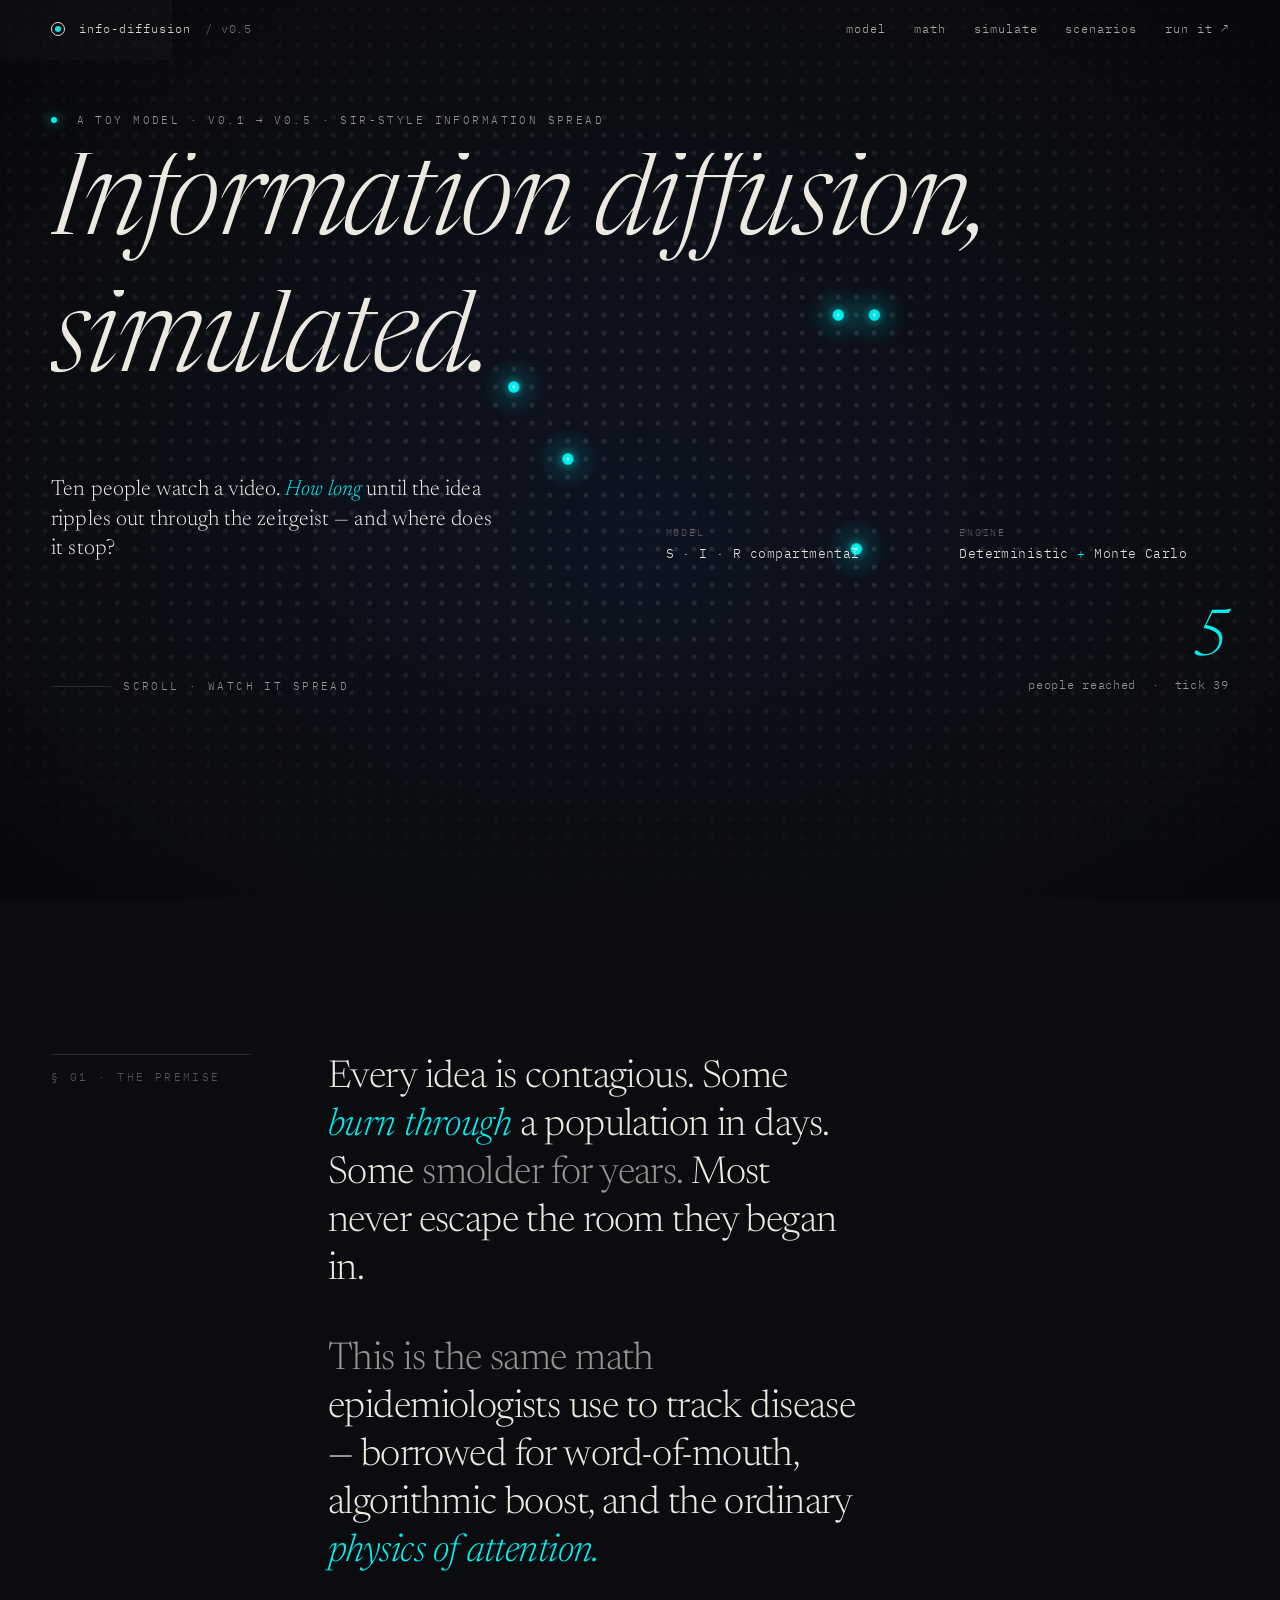
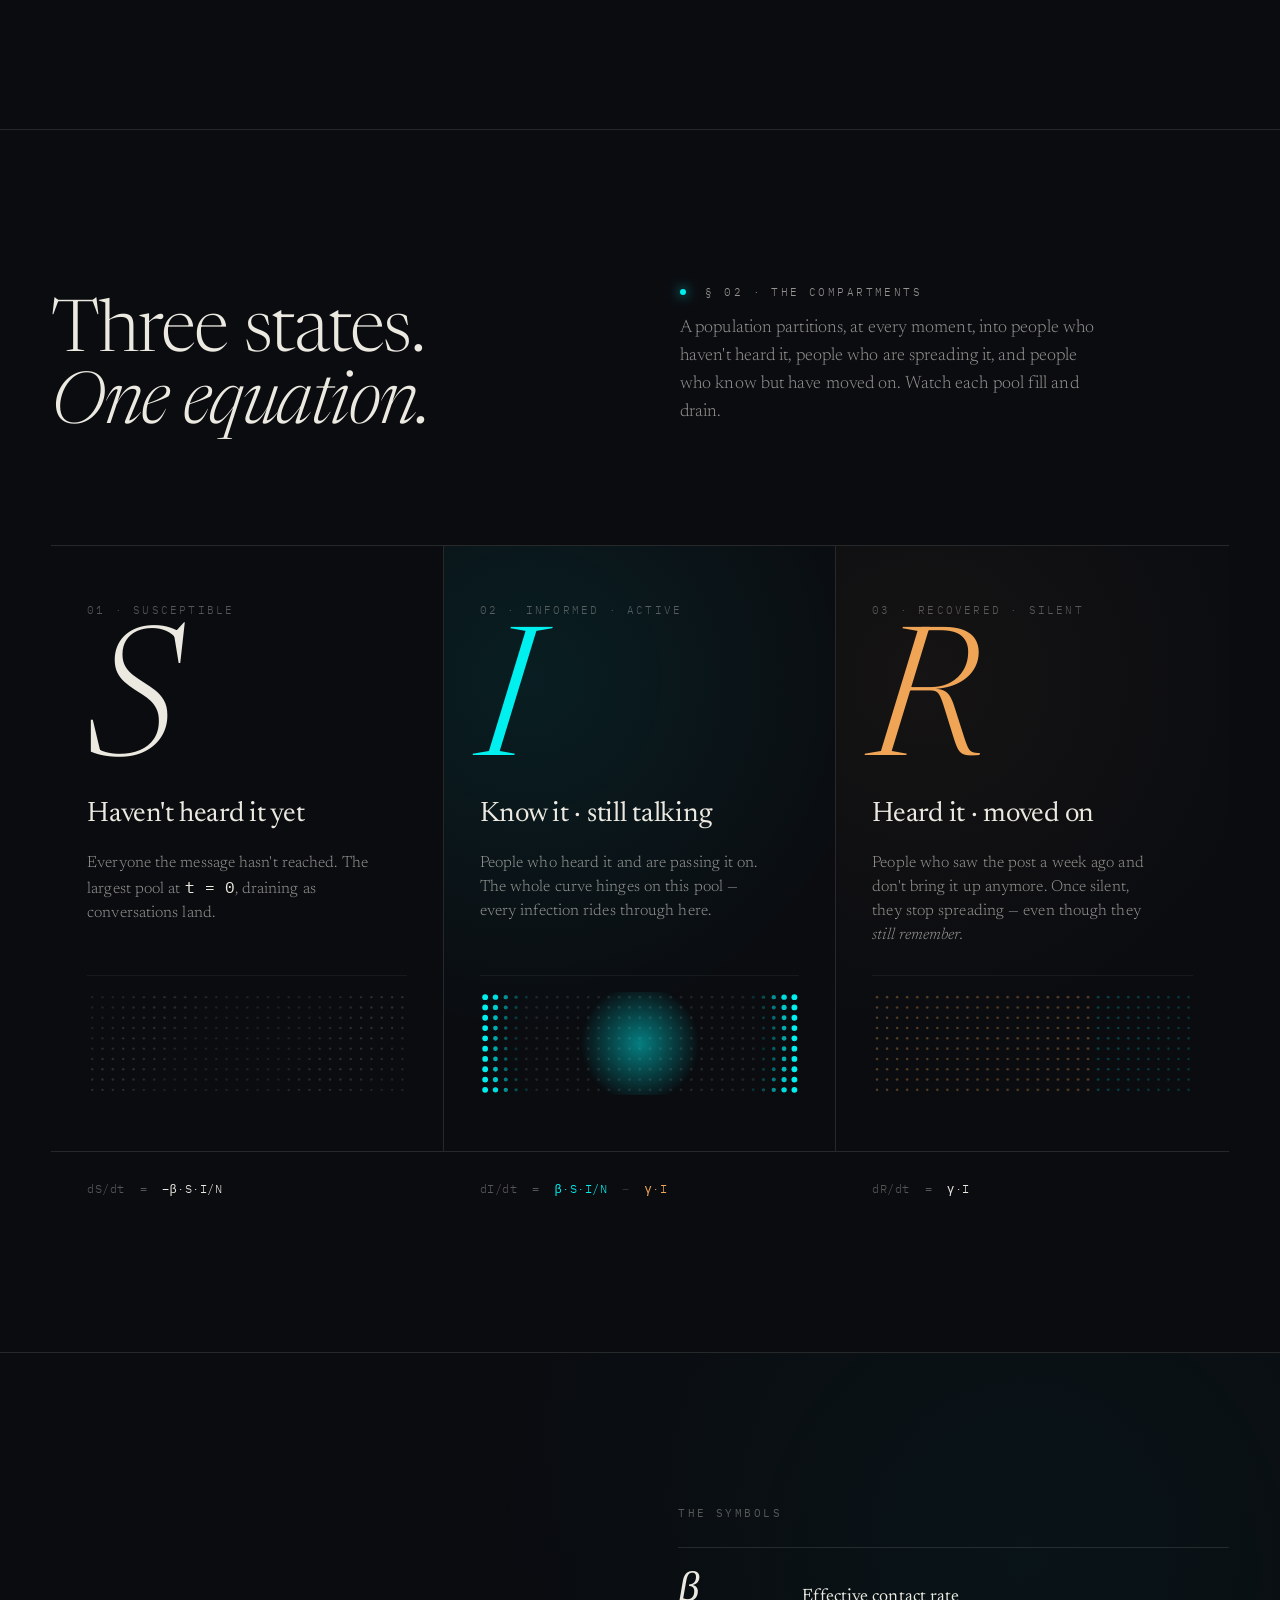
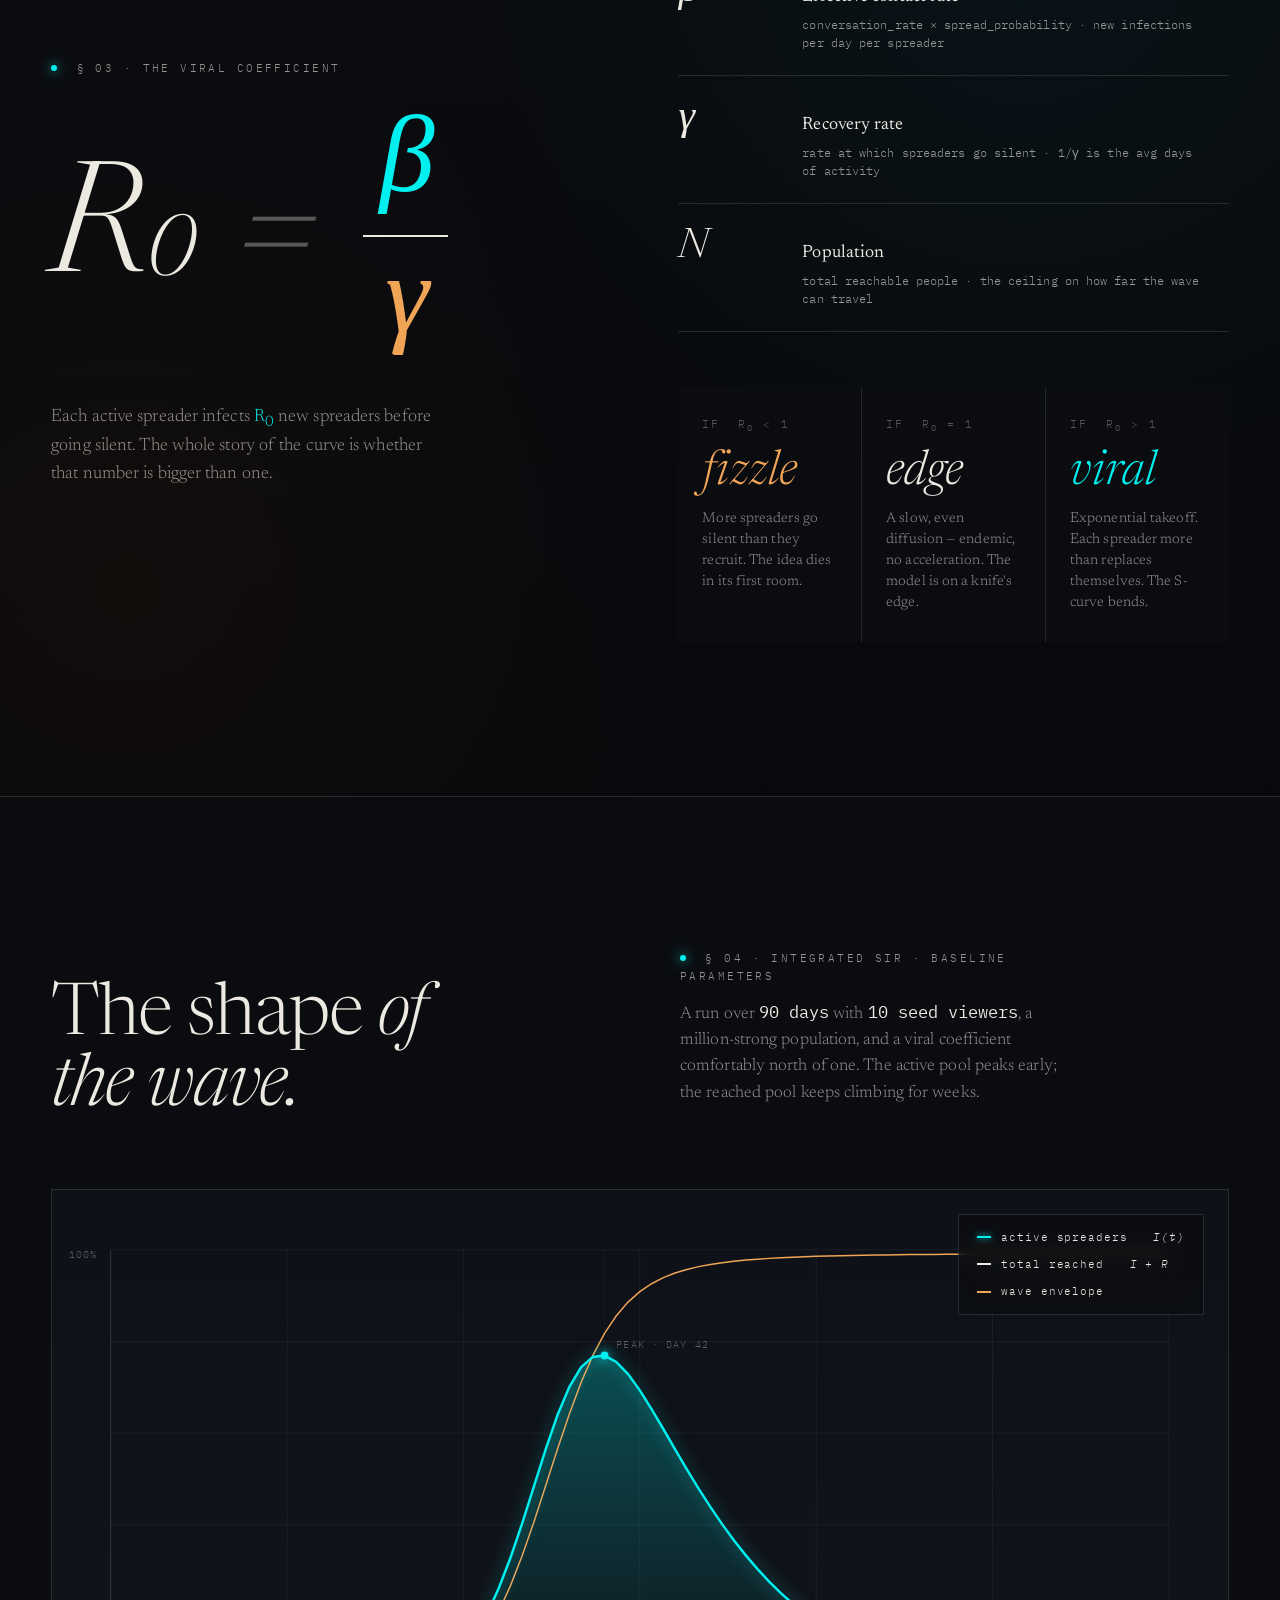
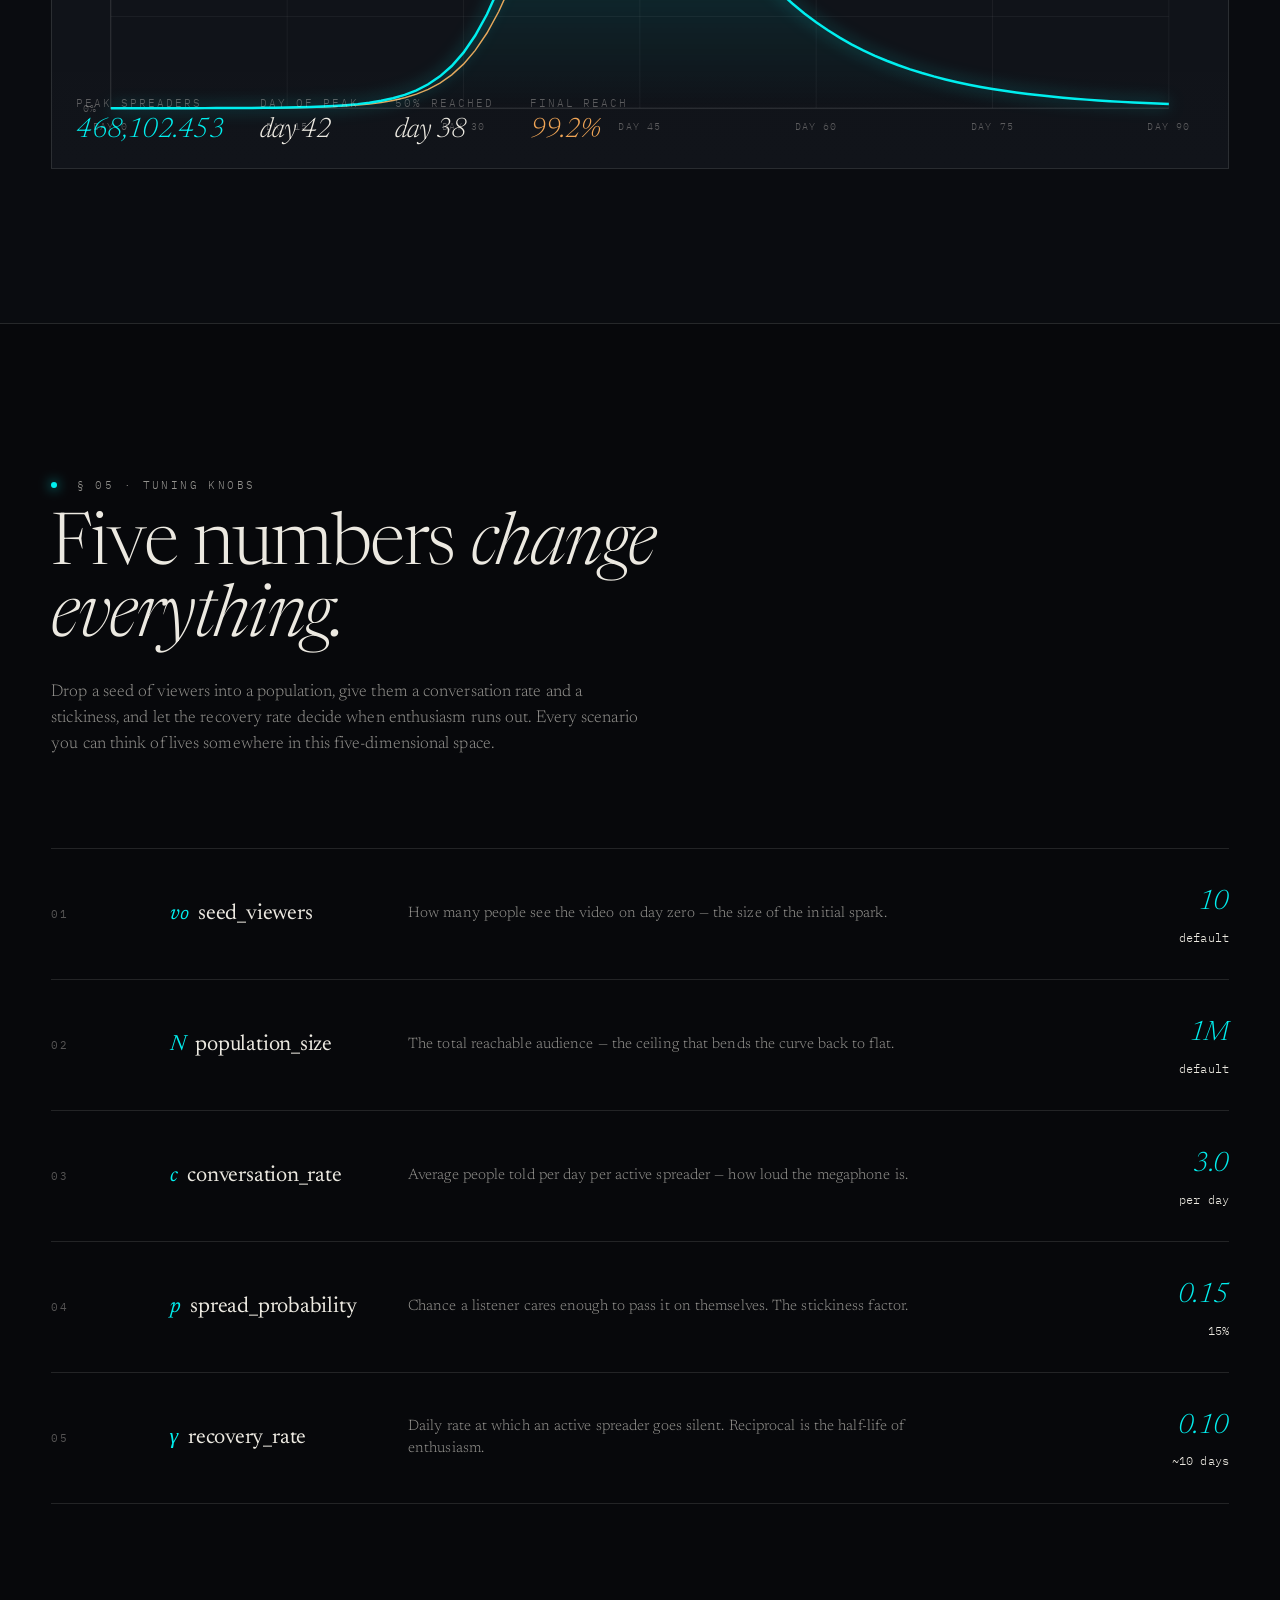
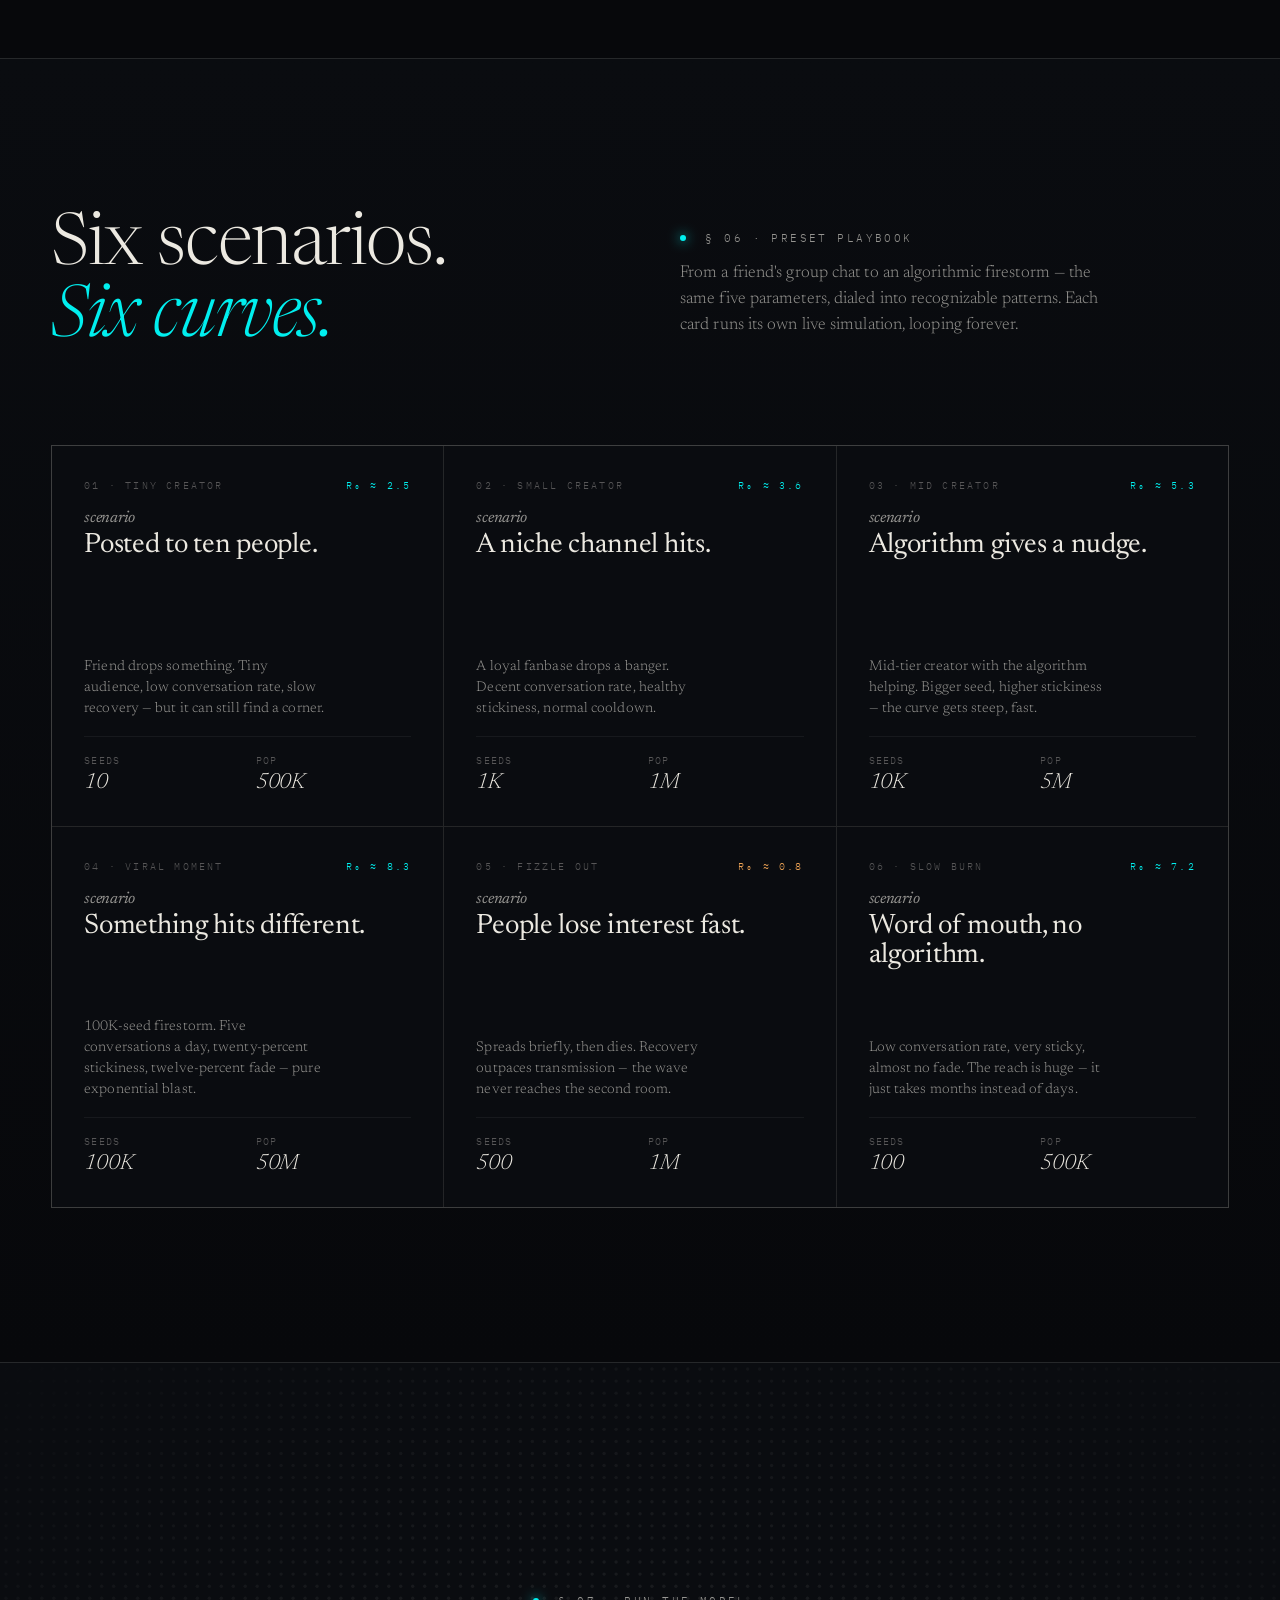
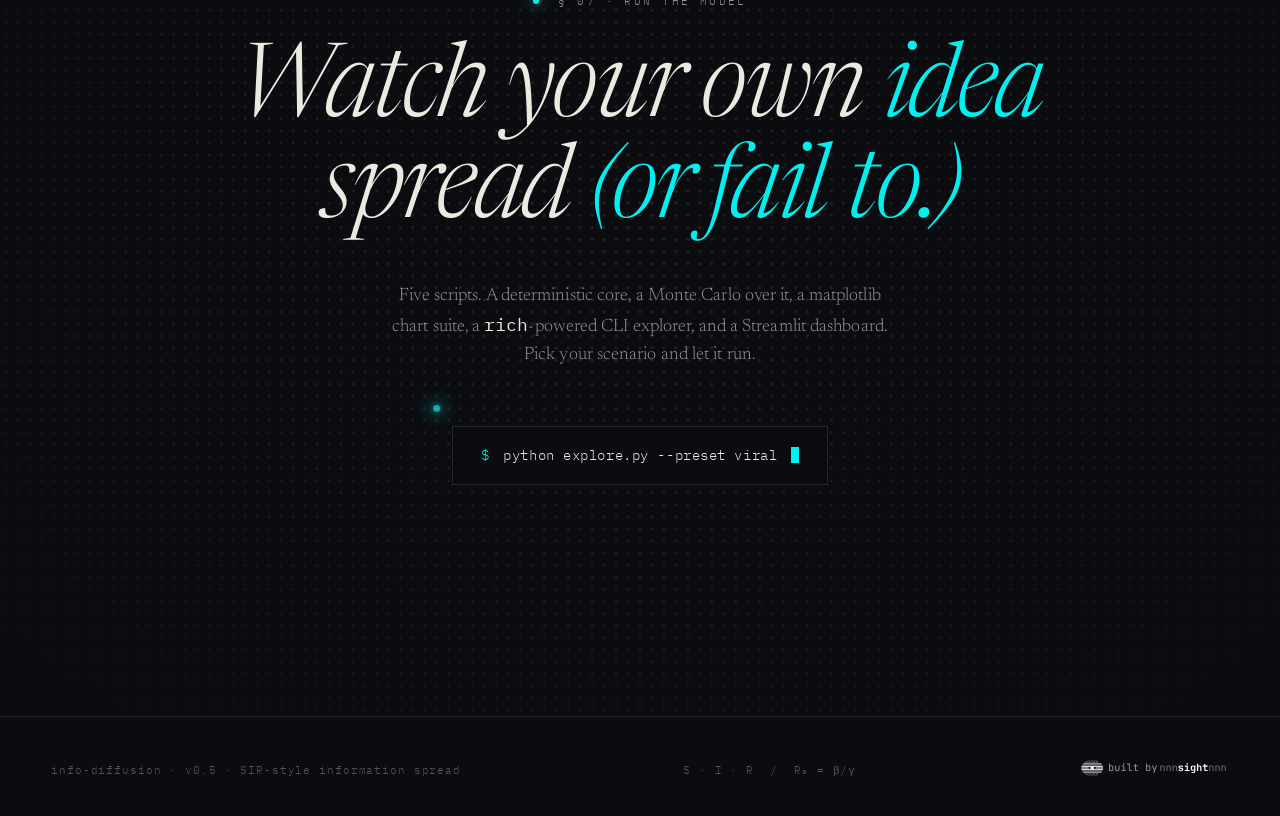
==== commit 335fa5b7: "Add shared favicon — teal ring + dot, matching topbar glyph assets/favicon.svg: a small SVG mark tha" ====
--- a/index.html
+++ b/index.html
@@ -4,6 +4,8 @@
   <meta charset="utf-8" />
   <meta name="viewport" content="width=device-width, initial-scale=1" />
   <title>Info Diffusion — how an idea spreads through a population</title>
+
+  <link rel="icon" type="image/svg+xml" href="assets/favicon.svg" />
 
   <link rel="preconnect" href="https://fonts.googleapis.com" />
   <link rel="preconnect" href="https://fonts.gstatic.com" crossorigin />
@@ -495,7 +497,7 @@
         <div>S · I · R &nbsp;/&nbsp; R₀ = β/γ</div>
         <div class="built">
           <a href="https://github.com/nnnsightnnn" aria-label="built by nnnsightnnn">
-            <img src="assets/built-by-dark.svg" alt="built by nnnsightnnn"/>
+            <img src=".brand/built-by-dark.svg" alt="built by nnnsightnnn"/>
           </a>
         </div>
       </div>
